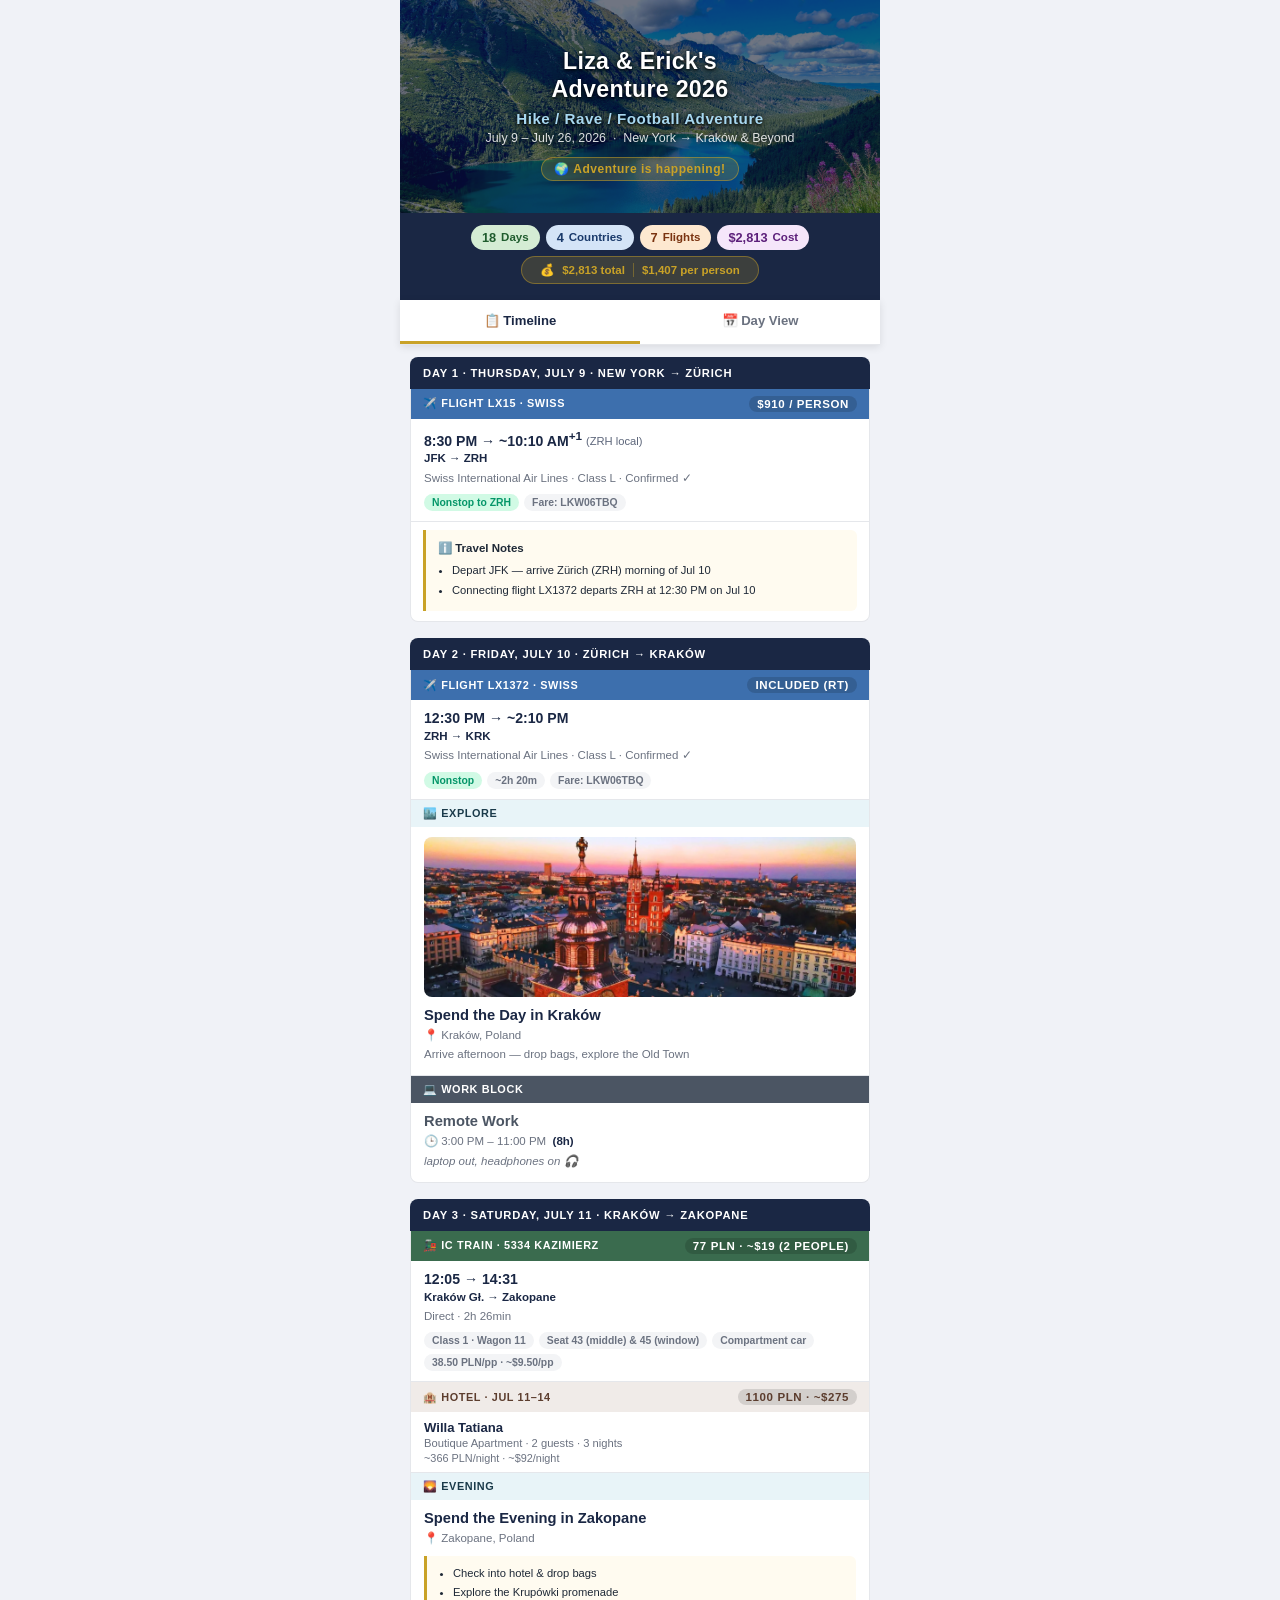
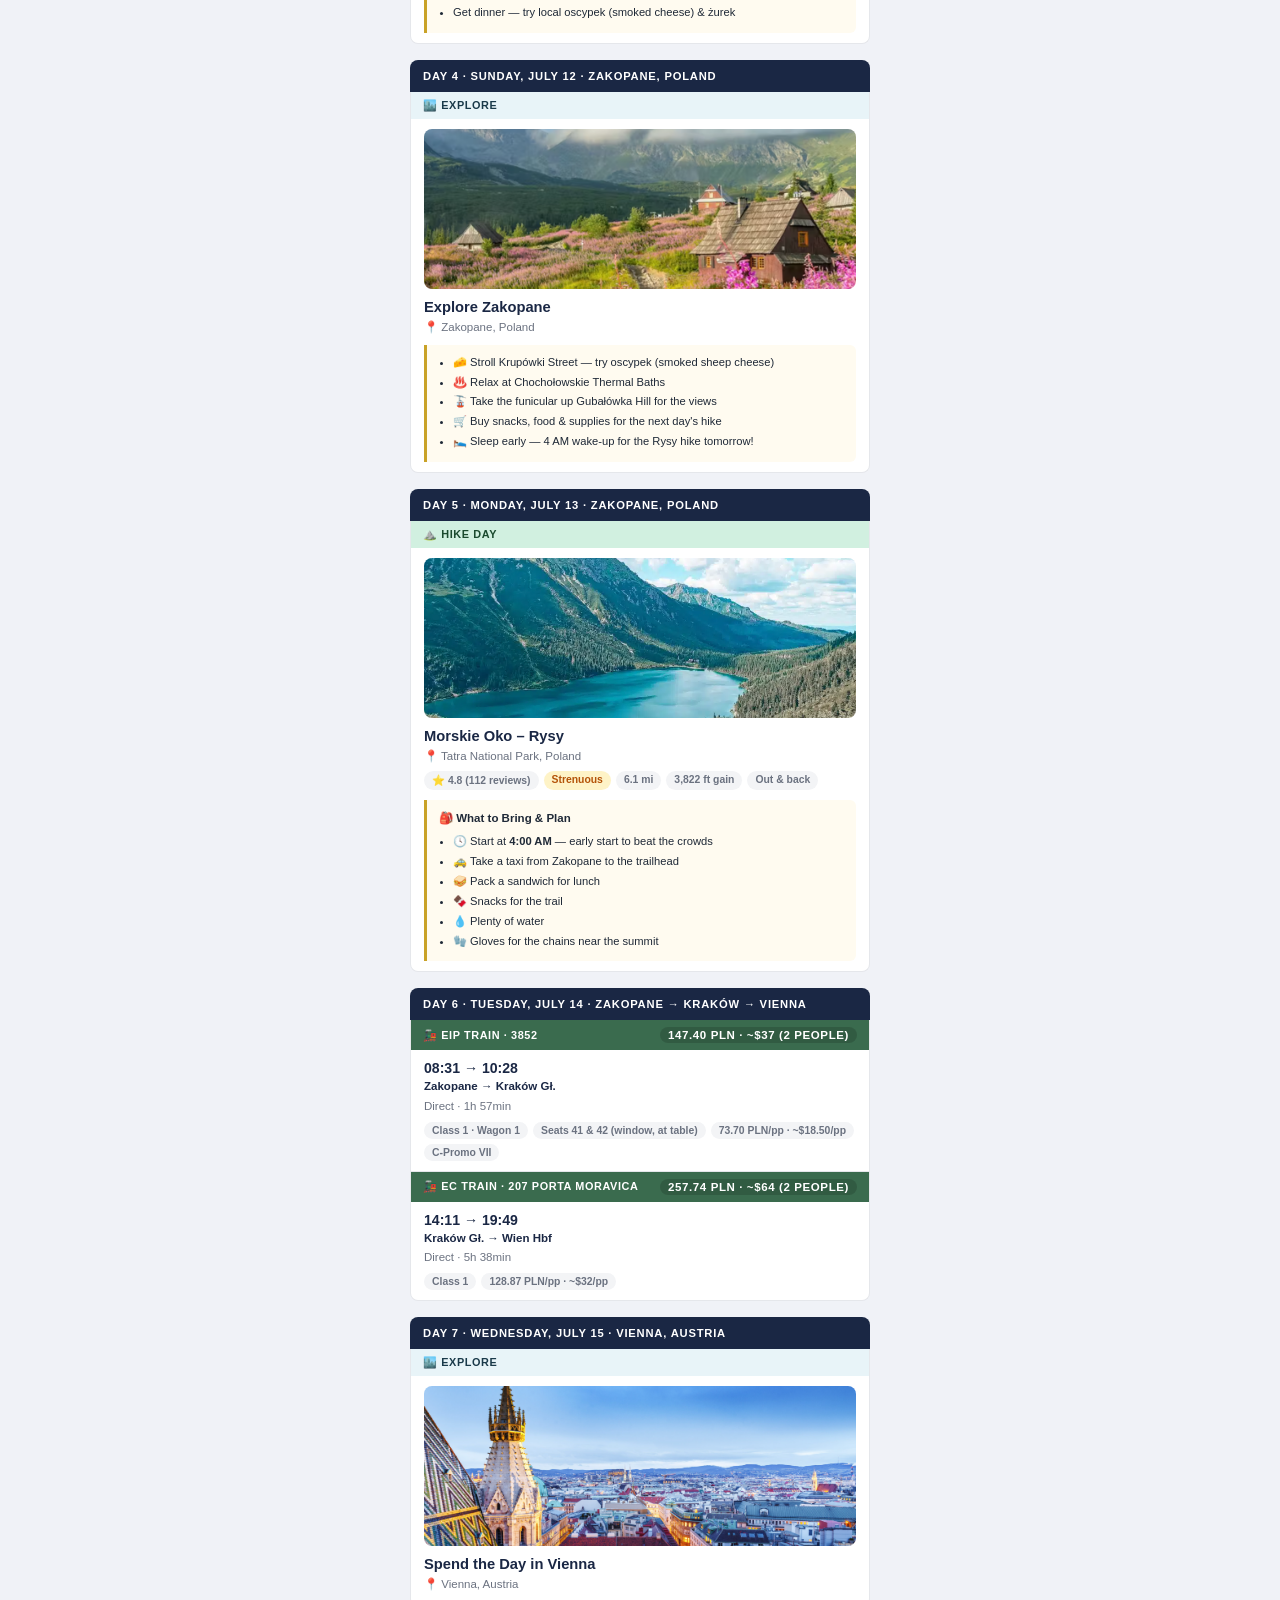
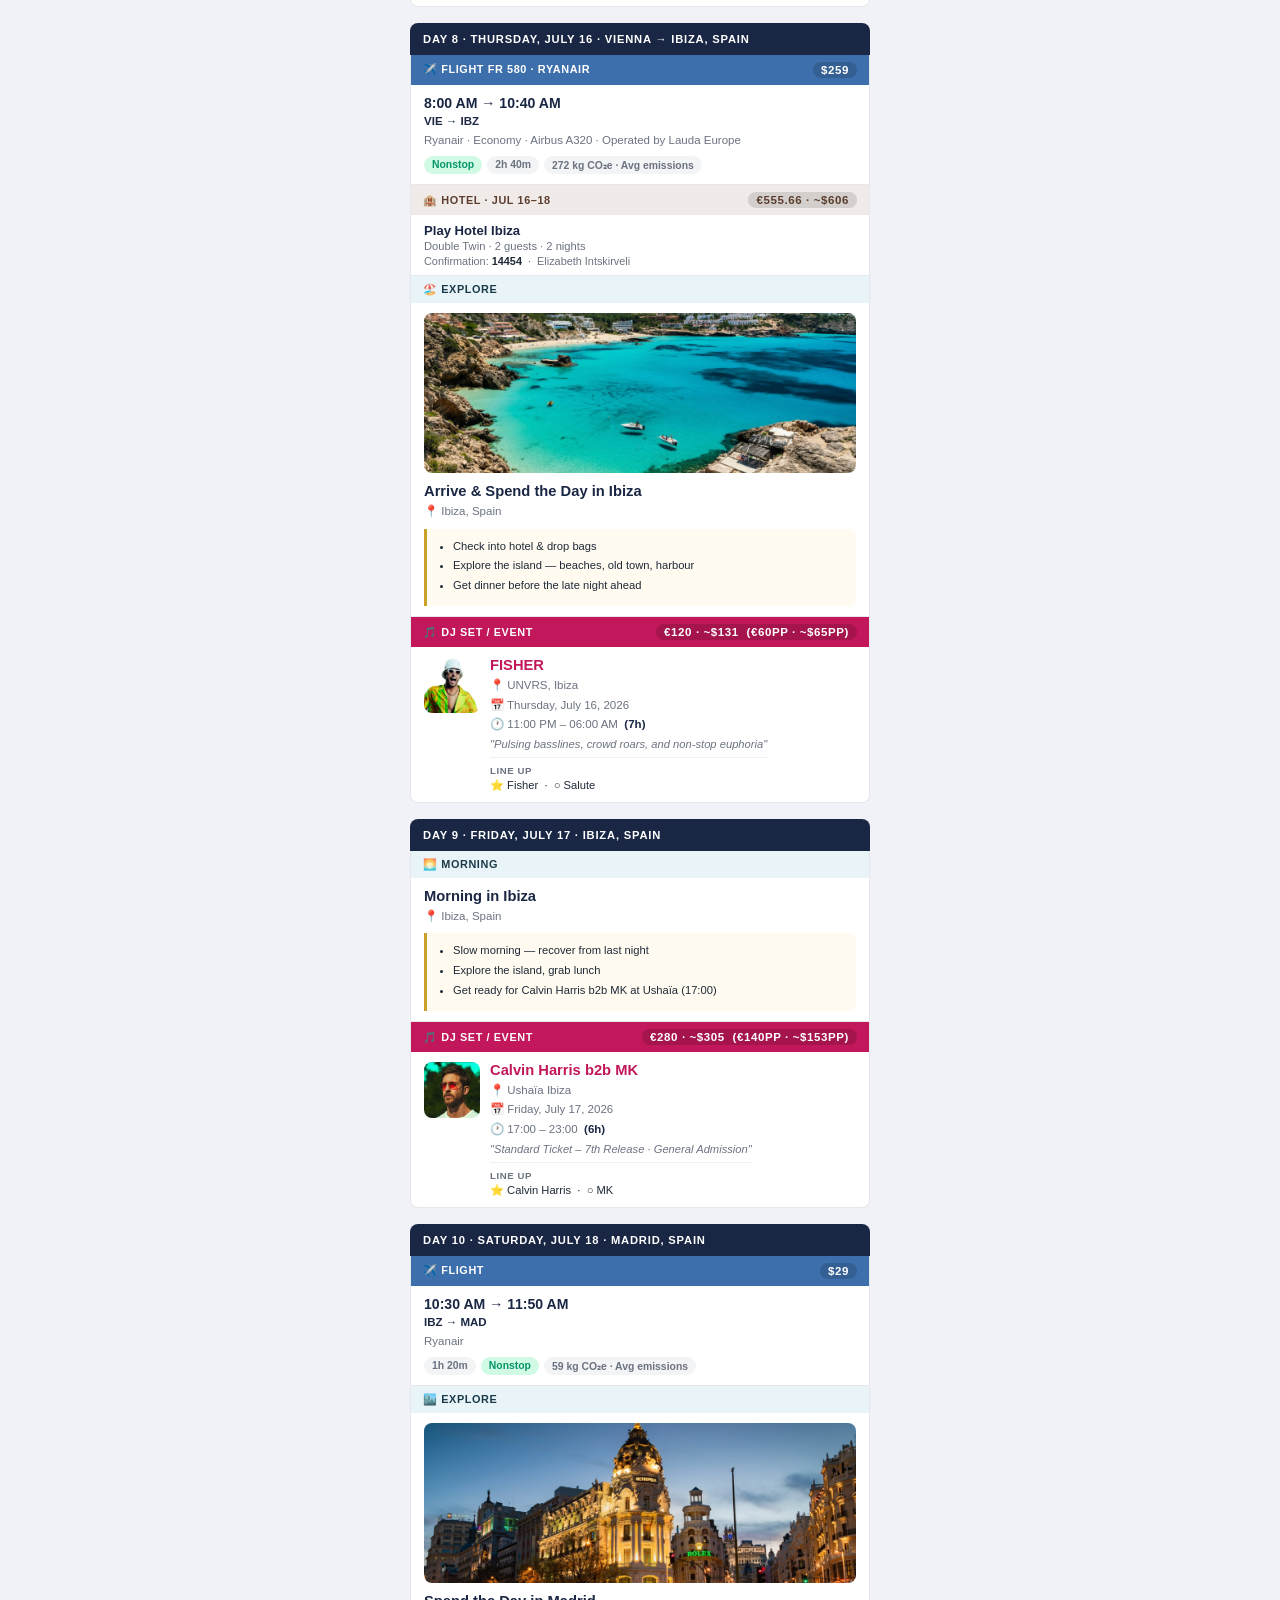
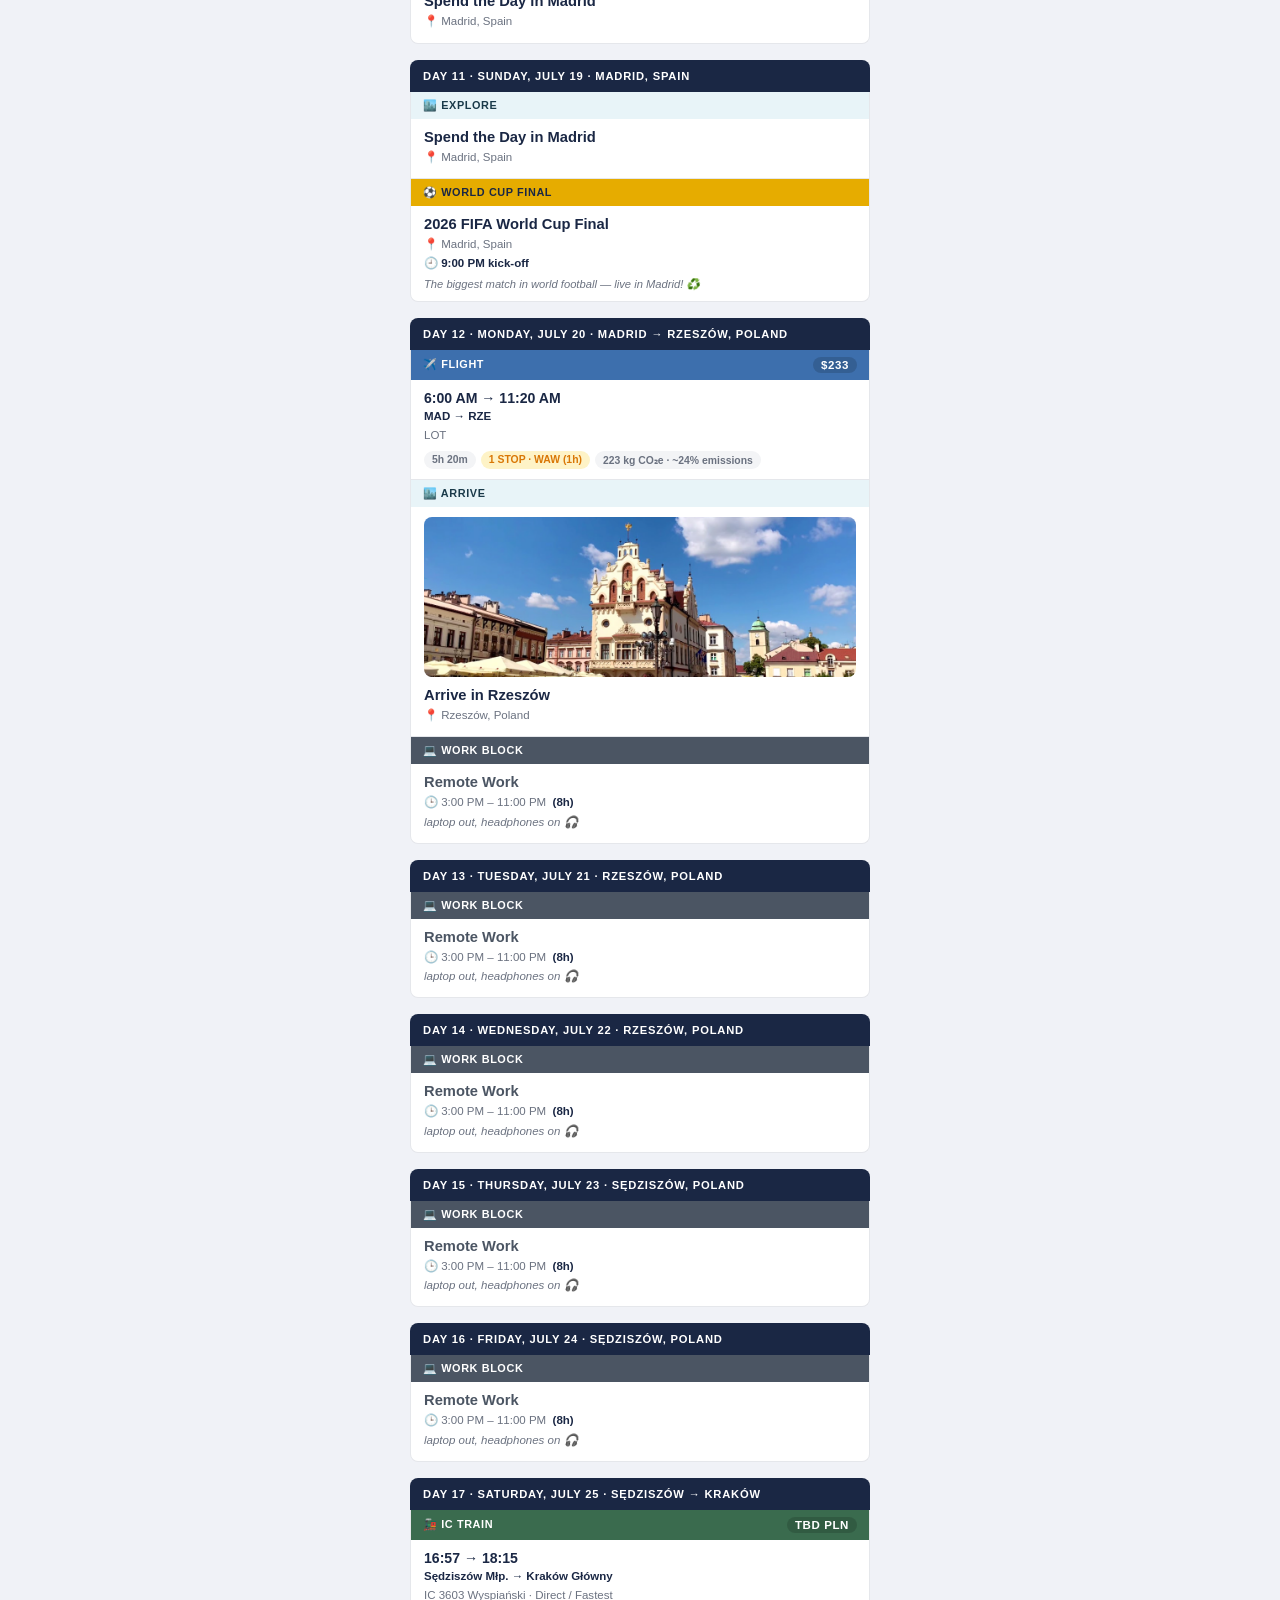
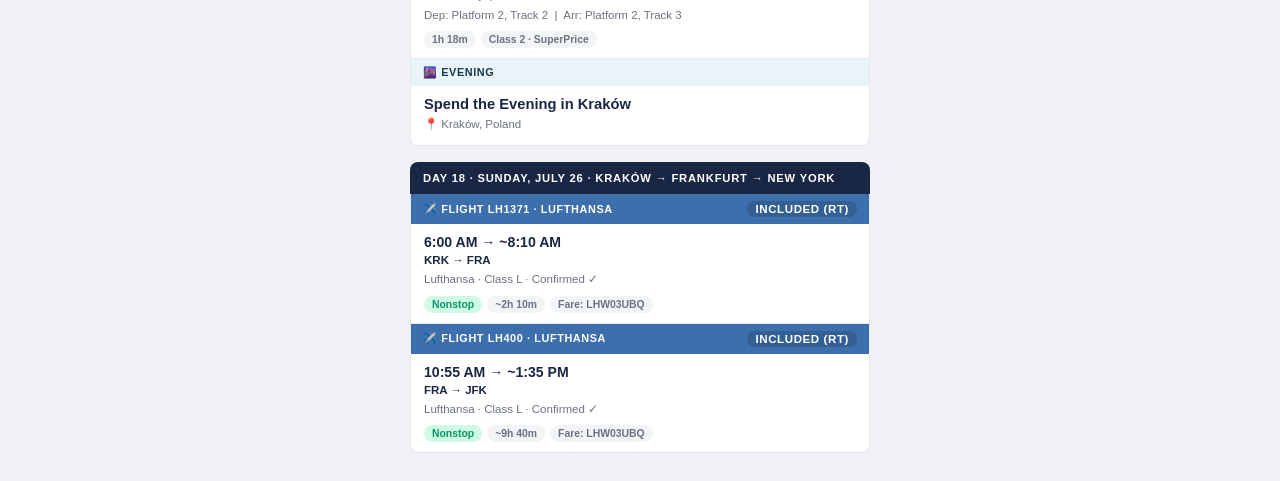
==== Itinerary/itinerary.html @ 33a6a21e "Update itinerary.html" ====
<!DOCTYPE html>
<html lang="en">
<head>
  <meta charset="UTF-8">
  <meta name="viewport" content="width=device-width, initial-scale=1.0, maximum-scale=1.0, user-scalable=no">
  <meta name="apple-mobile-web-app-capable" content="yes">
  <meta name="apple-mobile-web-app-status-bar-style" content="black-translucent">
  <meta name="apple-mobile-web-app-title" content="Adventure 2026">
  <title>Liza &amp; Erick's Adventure 2026</title>
  <style>
    :root {
      --navy: #1a2744;
      --navy-light: #243259;
      --gold: #c9a227;
      --gold-light: #f5e9c0;
      --blue: #3d6fad;
      --blue-light: #dbeafe;
      --green: #3a6b4e;
      --green-light: #d1fae5;
      --pink: #c2185b;
      --pink-light: #fce4f0;
      --yellow: #e6ac00;
      --yellow-light: #fef9e7;
      --gray: #4b5563;
      --gray-light: #f3f4f6;
      --white: #ffffff;
      --text: #1f2937;
      --text-muted: #6b7280;
      --border: #e5e7eb;
    }

    * { box-sizing: border-box; margin: 0; padding: 0; }

    body {
      font-family: -apple-system, BlinkMacSystemFont, 'Segoe UI', Roboto, 'Helvetica Neue', sans-serif;
      background: #f0f2f7;
      color: var(--text);
      max-width: 480px;
      margin: 0 auto;
      min-height: 100vh;
      -webkit-text-size-adjust: 100%;
    }

    /* ── HEADER ── */
    .header {
      background: var(--navy);
      background-image: url('hero.jpg');
      background-size: cover;
      background-position: center 40%;
      color: white;
      text-align: center;
      padding: 48px 16px 32px;
      position: relative;
    }

    .header::before {
      content: '';
      position: absolute;
      inset: 0;
      background: rgba(10, 18, 40, 0.58);
    }

    .header > * { position: relative; z-index: 1; }

    .header-icons { display: none; }

    .header h1 {
      font-size: 1.45rem;
      font-weight: 800;
      letter-spacing: 0.3px;
      line-height: 1.2;
      text-shadow: 0 2px 12px rgba(0,0,0,0.7), 0 1px 3px rgba(0,0,0,0.9);
    }

    .header h2 {
      color: #a8d8f0;
      font-size: 0.95rem;
      font-weight: 700;
      margin: 6px 0 4px;
      letter-spacing: 0.5px;
      text-shadow: 0 2px 8px rgba(0,0,0,0.7), 0 1px 3px rgba(0,0,0,0.9);
    }

    .header-dates {
      font-size: 0.78rem;
      color: rgba(255,255,255,0.85);
      margin-top: 4px;
      text-shadow: 0 1px 6px rgba(0,0,0,0.8);
    }

    .countdown {
      display: inline-block;
      margin-top: 12px;
      background: rgba(201,162,39,0.2);
      border: 1px solid rgba(201,162,39,0.5);
      color: var(--gold);
      font-size: 0.75rem;
      font-weight: 700;
      padding: 4px 12px;
      border-radius: 20px;
      letter-spacing: 0.5px;
    }

    /* ── STATS PILLS ── */
    .stats {
      display: flex;
      flex-wrap: wrap;
      justify-content: center;
      gap: 6px;
      background: var(--navy);
      padding: 12px 10px 16px;
    }

    .stat-item-cost {
      display: flex;
      align-items: center;
      justify-content: center;
      gap: 8px;
      padding: 6px 18px;
      border-radius: 999px;
      background: rgba(201,162,39,0.2);
      border: 1px solid rgba(201,162,39,0.45);
      font-size: 0.72rem;
      font-weight: 700;
      color: var(--gold);
      white-space: nowrap;
    }

    .stat-item-cost .divider {
      width: 1px;
      height: 14px;
      background: rgba(201,162,39,0.4);
    }

    .stat-item {
      display: flex;
      align-items: center;
      gap: 5px;
      padding: 5px 11px;
      border-radius: 999px;
      font-size: 0.72rem;
      font-weight: 700;
      white-space: nowrap;
    }

    .stat-item:nth-child(1) { background: #d4ecd4; color: #1f5c2e; }
    .stat-item:nth-child(2) { background: #d4e4f7; color: #1a3a6b; }
    .stat-item:nth-child(3) { background: #fde8d0; color: #7a3310; }
    .stat-item:nth-child(4) { background: #f5e6fa; color: #5c1f7a; }

    .stat-value { font-weight: 800; font-size: 0.8rem; }
    .stat-label { font-weight: 600; }

    /* ── TABS ── */
    .tabs {
      display: flex;
      background: white;
      border-bottom: 1px solid var(--border);
      position: sticky;
      top: 0;
      z-index: 100;
      box-shadow: 0 2px 8px rgba(0,0,0,0.1);
    }

    .tab-btn {
      flex: 1;
      padding: 13px 8px;
      border: none;
      background: none;
      font-size: 0.82rem;
      font-weight: 600;
      color: var(--text-muted);
      cursor: pointer;
      border-bottom: 3px solid transparent;
      transition: all 0.2s;
      -webkit-tap-highlight-color: transparent;
    }

    .tab-btn.active {
      color: var(--navy);
      border-bottom-color: var(--gold);
    }

    /* ── TAB CONTENT ── */
    .tab-content { display: none; }
    .tab-content.active { display: block; }

    /* ── TIMELINE TAB ── */
    .timeline { padding: 12px 10px; }

    .day-section { margin-bottom: 16px; }

    .day-header {
      background: var(--navy);
      color: white;
      padding: 10px 13px;
      border-radius: 8px 8px 0 0;
      font-size: 0.7rem;
      font-weight: 800;
      letter-spacing: 0.8px;
      text-transform: uppercase;
      display: flex;
      align-items: center;
      gap: 6px;
    }

    .day-header .di { font-size: 1rem; }

    .activities {
      background: white;
      border: 1px solid var(--border);
      border-top: none;
      border-radius: 0 0 8px 8px;
      overflow: hidden;
    }

    .activity-card { border-bottom: 1px solid var(--border); }
    .activity-card:last-child { border-bottom: none; }

    .act-header {
      padding: 7px 12px;
      font-size: 0.68rem;
      font-weight: 800;
      text-transform: uppercase;
      letter-spacing: 0.6px;
      display: flex;
      align-items: center;
      justify-content: space-between;
    }

    .act-header .price-badge {
      font-size: 0.72rem;
      font-weight: 700;
      background: rgba(0,0,0,0.15);
      padding: 2px 8px;
      border-radius: 10px;
    }

    .type-flight .act-header { background: var(--blue); color: white; }
    .type-train  .act-header { background: var(--green); color: white; }
    .type-dj     .act-header { background: var(--pink); color: white; }
    .type-wc     .act-header { background: var(--yellow); color: var(--navy); }
    .type-work   .act-header { background: var(--gray); color: white; }

    .act-body { padding: 10px 13px; }

    .act-title {
      font-size: 0.92rem;
      font-weight: 800;
      margin-bottom: 4px;
    }

    .type-dj .act-title  { color: var(--pink); }
    .type-wc .act-title  { color: var(--navy); }
    .type-work .act-title { color: var(--gray); }

    .act-route {
      font-size: 0.88rem;
      font-weight: 700;
      color: var(--navy);
      margin-bottom: 2px;
    }

    .act-sub {
      font-size: 0.72rem;
      color: var(--text-muted);
      margin-bottom: 2px;
      line-height: 1.5;
    }

    .act-sub b { color: var(--navy); font-weight: 700; }

    .chips {
      display: flex;
      flex-wrap: wrap;
      gap: 5px;
      margin-top: 7px;
    }

    .chip {
      font-size: 0.65rem;
      background: var(--gray-light);
      color: var(--text-muted);
      padding: 3px 8px;
      border-radius: 12px;
      font-weight: 600;
    }

    .chip.stop  { color: #d97706; background: #fef3c7; }
    .chip.nonstop { color: #059669; background: #d1fae5; }

    .note-box {
      background: #fffbf0;
      border-left: 3px solid var(--gold);
      padding: 9px 12px;
      margin: 8px 12px 10px;
      border-radius: 0 6px 6px 0;
      font-size: 0.7rem;
      color: var(--text);
      line-height: 1.6;
    }

    .note-box .note-title {
      font-weight: 700;
      margin-bottom: 5px;
      font-size: 0.72rem;
    }

    .note-box ul { padding-left: 14px; }
    .note-box li { margin-bottom: 2px; }

    .note-box .note-fine {
      color: var(--text-muted);
      font-style: italic;
      margin-top: 5px;
      font-size: 0.67rem;
    }

    .lineup {
      margin-top: 7px;
      padding-top: 7px;
      border-top: 1px solid rgba(0,0,0,0.06);
      font-size: 0.7rem;
    }

    .lineup-label {
      font-size: 0.6rem;
      text-transform: uppercase;
      letter-spacing: 0.6px;
      color: var(--text-muted);
      margin-bottom: 3px;
      font-weight: 700;
    }

    .lineup-names { color: var(--text); }

    .act-quote {
      font-style: italic;
      font-size: 0.7rem;
      color: var(--text-muted);
      margin-top: 5px;
    }

    .placeholder {
      padding: 14px;
      font-style: italic;
      color: var(--text-muted);
      font-size: 0.78rem;
      text-align: center;
    }

    /* ── DAY VIEW TAB ── */
    .dayview { display: flex; flex-direction: column; height: calc(100vh - 160px); }

    .dv-nav {
      display: flex;
      align-items: center;
      justify-content: space-between;
      background: white;
      border-bottom: 1px solid var(--border);
      padding: 10px 12px;
      flex-shrink: 0;
    }

    .dv-nav-btn {
      background: var(--gray-light);
      border: none;
      border-radius: 50%;
      width: 36px;
      height: 36px;
      font-size: 1.1rem;
      cursor: pointer;
      display: flex;
      align-items: center;
      justify-content: center;
      color: var(--navy);
      -webkit-tap-highlight-color: transparent;
      flex-shrink: 0;
    }

    .dv-nav-btn:disabled { opacity: 0.25; cursor: default; }

    .dv-nav-center { text-align: center; flex: 1; padding: 0 8px; }

    .dv-nav-day {
      font-size: 0.65rem;
      font-weight: 700;
      color: var(--gold);
      text-transform: uppercase;
      letter-spacing: 0.6px;
    }

    .dv-nav-date {
      font-size: 0.9rem;
      font-weight: 800;
      color: var(--navy);
      line-height: 1.2;
    }

    .dv-nav-loc {
      font-size: 0.68rem;
      color: var(--text-muted);
      margin-top: 1px;
    }

    .dv-scroll {
      overflow-y: auto;
      flex: 1;
      background: white;
    }

    .dv-grid-wrap {
      display: flex;
      position: relative;
      padding: 0;
    }

    .dv-hours {
      width: 46px;
      flex-shrink: 0;
      border-right: 1px solid var(--border);
    }

    .dv-hour-label {
      height: 56px;
      display: flex;
      align-items: flex-start;
      justify-content: flex-end;
      padding: 3px 8px 0 0;
      font-size: 0.6rem;
      color: #9ca3af;
      font-weight: 600;
      box-sizing: border-box;
    }

    .dv-col {
      flex: 1;
      position: relative;
    }

    .dv-hour-row {
      height: 56px;
      border-bottom: 1px solid #f0f0f0;
      box-sizing: border-box;
    }

    .dv-hour-row:nth-child(odd) { background: #fafafa; }

    .dv-events {
      position: absolute;
      top: 0; left: 0; right: 0; bottom: 0;
      pointer-events: none;
    }

    .dv-event {
      position: absolute;
      left: 5px;
      right: 5px;
      border-radius: 6px;
      padding: 4px 7px;
      overflow: hidden;
      pointer-events: auto;
      box-shadow: 0 1px 4px rgba(0,0,0,0.15);
    }

    .dv-event.flight   { background: var(--blue);     color: white; }
    .dv-event.train    { background: var(--green);    color: white; }
    .dv-event.dj       { background: var(--pink);     color: white; }
    .dv-event.worldcup { background: var(--yellow);   color: var(--navy); }
    .dv-event.work     { background: var(--gray);     color: white; }

    .dv-event-title {
      font-size: 0.72rem;
      font-weight: 800;
      line-height: 1.3;
      white-space: nowrap;
      overflow: hidden;
      text-overflow: ellipsis;
    }

    .dv-event-time {
      font-size: 0.62rem;
      opacity: 0.85;
      margin-top: 2px;
      white-space: nowrap;
    }

    .dv-free {
      display: flex;
      align-items: center;
      justify-content: center;
      height: 200px;
      font-size: 0.85rem;
      color: var(--text-muted);
      font-style: italic;
    }

    .dv-now-line {
      position: absolute;
      left: 0; right: 0;
      height: 2px;
      background: #ef4444;
      z-index: 10;
    }

    .dv-now-dot {
      position: absolute;
      left: -4px;
      top: -4px;
      width: 10px;
      height: 10px;
      background: #ef4444;
      border-radius: 50%;
    }
  </style>
</head>
<body>

<!-- HEADER -->
<div class="header">
  <div class="header-icons">✈️ ⭐ 🎵 ⚽</div>
  <h1>Liza &amp; Erick's<br>Adventure 2026</h1>
  <h2>Hike / Rave / Football Adventure</h2>
  <div class="header-dates">July 9 – July 26, 2026 &nbsp;·&nbsp; New York → Kraków &amp; Beyond</div>
  <div class="countdown" id="countdown">Loading…</div>
</div>

<!-- STATS -->
<div class="stats">
  <div class="stat-item"><span class="stat-value">18</span><span class="stat-label">Days</span></div>
  <div class="stat-item"><span class="stat-value">4</span><span class="stat-label">Countries</span></div>
  <div class="stat-item"><span class="stat-value">7</span><span class="stat-label">Flights</span></div>
  <div class="stat-item"><span class="stat-value">$2,813</span><span class="stat-label">Cost</span></div>
  <div style="width:100%;display:flex;justify-content:center;">
    <div class="stat-item-cost">
      💰 <span>$2,813 total</span><div class="divider"></div><span>$1,407 per person</span>
    </div>
  </div>
</div>

<!-- TABS -->
<div class="tabs">
  <button class="tab-btn active" onclick="switchTab('timeline', this)">📋 Timeline</button>

  <button class="tab-btn" onclick="switchTab('dayview', this)">📅 Day View</button>
</div>

<!-- ═══════════════════════════════════
     TIMELINE TAB
═══════════════════════════════════ -->
<div id="tab-timeline" class="tab-content active">
<div class="timeline">

  <!-- DAY 1 -->
  <div class="day-section">
    <div class="day-header">DAY 1 · THURSDAY, JULY 9 · NEW YORK → ZÜRICH</div>
    <div class="activities">
      <div class="activity-card type-flight">
        <div class="act-header">
          <span>✈️ FLIGHT LX15 · SWISS</span>
          <span class="price-badge">$910 / person</span>
        </div>
        <div class="act-body">
          <div class="act-route">8:30 PM → ~10:10 AM<sup>+1</sup> <span style="font-size:0.7rem;font-weight:500;opacity:0.7">(ZRH local)</span></div>
          <div class="act-sub"><b>JFK → ZRH</b></div>
          <div class="act-sub">Swiss International Air Lines · Class L · Confirmed ✓</div>
          <div class="chips">
            <span class="chip nonstop">Nonstop to ZRH</span>
            <span class="chip">Fare: LKW06TBQ</span>
          </div>
        </div>
      </div>
      <div class="note-box">
        <div class="note-title">ℹ️ Travel Notes</div>
        <ul>
          <li>Depart JFK — arrive Zürich (ZRH) morning of Jul 10</li>
          <li>Connecting flight LX1372 departs ZRH at 12:30 PM on Jul 10</li>
        </ul>
      </div>
    </div>
  </div>

  <!-- DAY 2 -->
  <div class="day-section">
    <div class="day-header">DAY 2 · FRIDAY, JULY 10 · ZÜRICH → KRAKÓW</div>
    <div class="activities">
      <div class="activity-card type-flight">
        <div class="act-header">
          <span>✈️ FLIGHT LX1372 · SWISS</span>
          <span class="price-badge">Included (RT)</span>
        </div>
        <div class="act-body">
          <div class="act-route">12:30 PM → ~2:10 PM</div>
          <div class="act-sub"><b>ZRH → KRK</b></div>
          <div class="act-sub">Swiss International Air Lines · Class L · Confirmed ✓</div>
          <div class="chips">
            <span class="chip nonstop">Nonstop</span>
            <span class="chip">~2h 20m</span>
            <span class="chip">Fare: LKW06TBQ</span>
          </div>
        </div>
      </div>
      <div class="activity-card">
        <div class="act-header" style="background:#e8f4f8;color:#1a3a4a;">
          <span>🏙️ EXPLORE</span>
        </div>
        <div class="act-body">
          <img src="krakow.png" alt="Kraków" style="width:100%;border-radius:8px;object-fit:cover;max-height:160px;margin-bottom:10px;display:block;">
          <div class="act-title" style="color:var(--navy)">Spend the Day in Kraków</div>
          <div class="act-sub">📍 Kraków, Poland</div>
          <div class="act-sub">Arrive afternoon — drop bags, explore the Old Town</div>
        </div>
      </div>
      <div class="activity-card type-work">
        <div class="act-header">
          <span>💻 WORK BLOCK</span>
        </div>
        <div class="act-body">
          <div class="act-title">Remote Work</div>
          <div class="act-sub">🕒 3:00 PM – 11:00 PM &nbsp;<b>(8h)</b></div>
          <div class="act-sub" style="font-style:italic">laptop out, headphones on 🎧</div>
        </div>
      </div>
    </div>
  </div>

  <!-- DAY 3 -->
  <div class="day-section">
    <div class="day-header">DAY 3 · SATURDAY, JULY 11 · KRAKÓW → ZAKOPANE</div>
    <div class="activities">
      <div class="activity-card type-train">
        <div class="act-header">
          <span>🚂 IC TRAIN · 5334 Kazimierz</span>
          <span class="price-badge">77 PLN · ~$19 (2 people)</span>
        </div>
        <div class="act-body">
          <div class="act-route">12:05 → 14:31</div>
          <div class="act-sub"><b>Kraków Gł. → Zakopane</b></div>
          <div class="act-sub">Direct · 2h 26min</div>
          <div class="chips">
            <span class="chip">Class 1 · Wagon 11</span>
            <span class="chip">Seat 43 (middle) &amp; 45 (window)</span>
            <span class="chip">Compartment car</span>
            <span class="chip">38.50 PLN/pp · ~$9.50/pp</span>
          </div>
        </div>
      </div>
      <div class="activity-card">
        <div class="act-header" style="background:#f0ebe8;color:#5c3d2e;">
          <span>🏨 HOTEL · Jul 11–14</span>
          <span class="price-badge" style="background:rgba(0,0,0,0.12);">1100 PLN · ~$275</span>
        </div>
        <div class="act-body" style="padding:8px 13px;">
          <div style="font-size:0.82rem;font-weight:800;color:var(--navy);">Willa Tatiana</div>
          <div style="font-size:0.7rem;color:var(--text-muted);margin-top:2px;">Boutique Apartment · 2 guests · 3 nights</div>
          <div style="font-size:0.68rem;color:var(--text-muted);margin-top:3px;">~366 PLN/night · ~$92/night</div>
        </div>
      </div>
      <div class="activity-card">
        <div class="act-header" style="background:#e8f4f8;color:#1a3a4a;">
          <span>🌄 EVENING</span>
        </div>
        <div class="act-body">
          <div class="act-title" style="color:var(--navy)">Spend the Evening in Zakopane</div>
          <div class="act-sub">📍 Zakopane, Poland</div>
          <div class="note-box" style="margin:8px 0 0;">
            <ul>
              <li>Check into hotel & drop bags</li>
              <li>Explore the Krupówki promenade</li>
              <li>Get dinner — try local oscypek (smoked cheese) & żurek</li>
            </ul>
          </div>
        </div>
      </div>
    </div>
  </div>

  <!-- DAY 4 -->
  <div class="day-section">
    <div class="day-header">DAY 4 · SUNDAY, JULY 12 · ZAKOPANE, POLAND</div>
    <div class="activities">
      <div class="activity-card">
        <div class="act-header" style="background:#e8f4f8;color:#1a3a4a;">
          <span>🏙️ EXPLORE</span>
        </div>
        <div class="act-body">
          <img src="zakopane.png" alt="Zakopane" style="width:100%;border-radius:8px;object-fit:cover;max-height:160px;margin-bottom:10px;display:block;">
          <div class="act-title" style="color:var(--navy)">Explore Zakopane</div>
          <div class="act-sub">📍 Zakopane, Poland</div>
          <div class="note-box" style="margin:8px 0 0;">
            <ul>
              <li>🧀 Stroll Krupówki Street — try oscypek (smoked sheep cheese)</li>
              <li>♨️ Relax at Chochołowskie Thermal Baths</li>
              <li>🚡 Take the funicular up Gubałówka Hill for the views</li>
              <li>🛒 Buy snacks, food &amp; supplies for the next day's hike</li>
              <li>🛌 Sleep early — 4 AM wake-up for the Rysy hike tomorrow!</li>
            </ul>
          </div>
        </div>
      </div>
    </div>
  </div>

  <!-- DAY 5 -->
  <div class="day-section">
    <div class="day-header">DAY 5 · MONDAY, JULY 13 · ZAKOPANE, POLAND</div>
    <div class="activities">
      <div class="activity-card">
        <div class="act-header" style="background:#d1f0e0;color:#1a4a2e;">
          <span>⛰️ HIKE DAY</span>
        </div>
        <div class="act-body">
          <img src="rysy.png" alt="Morskie Oko - Rysy" style="width:100%;border-radius:8px;object-fit:cover;max-height:160px;margin-bottom:10px;display:block;">
          <div class="act-title" style="color:var(--navy)">Morskie Oko – Rysy</div>
          <div class="act-sub">📍 Tatra National Park, Poland</div>
          <div class="chips" style="margin-top:6px;">
            <span class="chip">⭐ 4.8 (112 reviews)</span>
            <span class="chip" style="color:#b45309;background:#fef3c7;">Strenuous</span>
            <span class="chip">6.1 mi</span>
            <span class="chip">3,822 ft gain</span>
            <span class="chip">Out &amp; back</span>
          </div>
          <div class="note-box" style="margin:10px 0 0;">
            <div class="note-title">🎒 What to Bring & Plan</div>
            <ul>
              <li>🕓 Start at <b>4:00 AM</b> — early start to beat the crowds</li>
              <li>🚕 Take a taxi from Zakopane to the trailhead</li>
              <li>🥪 Pack a sandwich for lunch</li>
              <li>🍫 Snacks for the trail</li>
              <li>💧 Plenty of water</li>
              <li>🧤 Gloves for the chains near the summit</li>
            </ul>
          </div>
        </div>
      </div>
    </div>
  </div>

  <!-- DAY 6 -->
  <div class="day-section">
    <div class="day-header">DAY 6 · TUESDAY, JULY 14 · ZAKOPANE → KRAKÓW → VIENNA</div>
    <div class="activities">
      <div class="activity-card type-train">
        <div class="act-header">
          <span>🚂 EIP TRAIN · 3852</span>
          <span class="price-badge">147.40 PLN · ~$37 (2 people)</span>
        </div>
        <div class="act-body">
          <div class="act-route">08:31 → 10:28</div>
          <div class="act-sub"><b>Zakopane → Kraków Gł.</b></div>
          <div class="act-sub">Direct · 1h 57min</div>
          <div class="chips">
            <span class="chip">Class 1 · Wagon 1</span>
            <span class="chip">Seats 41 &amp; 42 (window, at table)</span>
            <span class="chip">73.70 PLN/pp · ~$18.50/pp</span>
            <span class="chip">C-Promo VII</span>
          </div>
        </div>
      </div>

      <div class="activity-card type-train">
        <div class="act-header">
          <span>🚂 EC TRAIN · 207 Porta Moravica</span>
          <span class="price-badge">257.74 PLN · ~$64 (2 people)</span>
        </div>
        <div class="act-body">
          <div class="act-route">14:11 → 19:49</div>
          <div class="act-sub"><b>Kraków Gł. → Wien Hbf</b></div>
          <div class="act-sub">Direct · 5h 38min</div>
          <div class="chips">
            <span class="chip">Class 1</span>
            <span class="chip">128.87 PLN/pp · ~$32/pp</span>
          </div>
        </div>
      </div>

    </div>
  </div>

  <!-- DAY 7 -->
  <div class="day-section">
    <div class="day-header">DAY 7 · WEDNESDAY, JULY 15 · VIENNA, AUSTRIA</div>
    <div class="activities">
      <div class="activity-card">
        <div class="act-header" style="background:#e8f4f8;color:#1a3a4a;">
          <span>🏙️ EXPLORE</span>
        </div>
        <div class="act-body">
          <img src="vienna.png" alt="Vienna" style="width:100%;border-radius:8px;object-fit:cover;max-height:160px;margin-bottom:10px;display:block;">
          <div class="act-title" style="color:var(--navy)">Spend the Day in Vienna</div>
          <div class="act-sub">📍 Vienna, Austria</div>
        </div>
      </div>
    </div>
  </div>

  <!-- DAY 8 -->
  <div class="day-section">
    <div class="day-header">DAY 8 · THURSDAY, JULY 16 · VIENNA → IBIZA, SPAIN</div>
    <div class="activities">
      <div class="activity-card type-flight">
        <div class="act-header">
          <span>✈️ FLIGHT FR 580 · RYANAIR</span>
          <span class="price-badge">$259</span>
        </div>
        <div class="act-body">
          <div class="act-route">8:00 AM → 10:40 AM</div>
          <div class="act-sub"><b>VIE → IBZ</b></div>
          <div class="act-sub">Ryanair · Economy · Airbus A320 · Operated by Lauda Europe</div>
          <div class="chips">
            <span class="chip nonstop">Nonstop</span>
            <span class="chip">2h 40m</span>
            <span class="chip">272 kg CO₂e · Avg emissions</span>
          </div>
        </div>
      </div>
      <div class="activity-card">
        <div class="act-header" style="background:#f0ebe8;color:#5c3d2e;">
          <span>🏨 HOTEL · Jul 16–18</span>
          <span class="price-badge" style="background:rgba(0,0,0,0.12);">€555.66 · ~$606</span>
        </div>
        <div class="act-body" style="padding:8px 13px;">
          <div style="font-size:0.82rem;font-weight:800;color:var(--navy);">Play Hotel Ibiza</div>
          <div style="font-size:0.7rem;color:var(--text-muted);margin-top:2px;">Double Twin · 2 guests · 2 nights</div>
          <div style="font-size:0.68rem;color:var(--text-muted);margin-top:3px;">Confirmation: <b style="color:var(--text);">14454</b> &nbsp;·&nbsp; Elizabeth Intskirveli</div>
        </div>
      </div>
      <div class="activity-card">
        <div class="act-header" style="background:#e8f4f8;color:#1a3a4a;">
          <span>🏖️ EXPLORE</span>
        </div>
        <div class="act-body">
          <img src="ibiza.png" alt="Ibiza" style="width:100%;border-radius:8px;object-fit:cover;max-height:160px;margin-bottom:10px;display:block;">
          <div class="act-title" style="color:var(--navy)">Arrive &amp; Spend the Day in Ibiza</div>
          <div class="act-sub">📍 Ibiza, Spain</div>
          <div class="note-box" style="margin:8px 0 0;">
            <ul>
              <li>Check into hotel &amp; drop bags</li>
              <li>Explore the island — beaches, old town, harbour</li>
              <li>Get dinner before the late night ahead</li>
            </ul>
          </div>
        </div>
      </div>
      <div class="activity-card type-dj">
        <div class="act-header">
          <span>🎵 DJ SET / EVENT</span>
          <span class="price-badge">€120 · ~$131 &nbsp;(€60pp · ~$65pp)</span>
        </div>
        <div class="act-body" style="display:flex;gap:10px;align-items:flex-start;">
          <img src="fisher.avif" alt="Fisher" style="width:56px;height:56px;border-radius:8px;object-fit:cover;flex-shrink:0;">
          <div>
          <div class="act-title">FISHER</div>
          <div class="act-sub">📍 UNVRS, Ibiza</div>
          <div class="act-sub">📅 Thursday, July 16, 2026</div>
          <div class="act-sub">🕐 11:00 PM – 06:00 AM &nbsp;<b>(7h)</b></div>
          <div class="act-quote">"Pulsing basslines, crowd roars, and non-stop euphoria"</div>
          <div class="lineup">
            <div class="lineup-label">Line Up</div>
            <div class="lineup-names">⭐ Fisher &nbsp;·&nbsp; ○ Salute</div>
          </div>
          </div>
        </div>
      </div>
    </div>
  </div>

  <!-- DAY 9 -->
  <div class="day-section">
    <div class="day-header">DAY 9 · FRIDAY, JULY 17 · IBIZA, SPAIN</div>
    <div class="activities">
      <div class="activity-card">
        <div class="act-header" style="background:#e8f4f8;color:#1a3a4a;">
          <span>🌅 MORNING</span>
        </div>
        <div class="act-body">
          <div class="act-title" style="color:var(--navy)">Morning in Ibiza</div>
          <div class="act-sub">📍 Ibiza, Spain</div>
          <div class="note-box" style="margin:8px 0 0;">
            <ul>
              <li>Slow morning — recover from last night</li>
              <li>Explore the island, grab lunch</li>
              <li>Get ready for Calvin Harris b2b MK at Ushaïa (17:00)</li>
            </ul>
          </div>
        </div>
      </div>
      <div class="activity-card type-dj">
        <div class="act-header">
          <span>🎵 DJ SET / EVENT</span>
          <span class="price-badge">€280 · ~$305 &nbsp;(€140pp · ~$153pp)</span>
        </div>
        <div class="act-body" style="display:flex;gap:10px;align-items:flex-start;">
          <img src="calvinharris.png" alt="Calvin Harris" style="width:56px;height:56px;border-radius:8px;object-fit:cover;flex-shrink:0;">
          <div>
          <div class="act-title">Calvin Harris b2b MK</div>
          <div class="act-sub">📍 Ushaïa Ibiza</div>
          <div class="act-sub">📅 Friday, July 17, 2026</div>
          <div class="act-sub">🕐 17:00 – 23:00 &nbsp;<b>(6h)</b></div>
          <div class="act-quote">"Standard Ticket – 7th Release · General Admission"</div>
          <div class="lineup">
            <div class="lineup-label">Line Up</div>
            <div class="lineup-names">⭐ Calvin Harris &nbsp;·&nbsp; ○ MK</div>
          </div>
          </div>
        </div>
      </div>
    </div>
  </div>

  <!-- DAY 10 -->
  <div class="day-section">
    <div class="day-header">DAY 10 · SATURDAY, JULY 18 · MADRID, SPAIN</div>
    <div class="activities">
      <div class="activity-card type-flight">
        <div class="act-header">
          <span>✈️ FLIGHT</span>
          <span class="price-badge">$29</span>
        </div>
        <div class="act-body">
          <div class="act-route">10:30 AM → 11:50 AM</div>
          <div class="act-sub"><b>IBZ → MAD</b></div>
          <div class="act-sub">Ryanair</div>
          <div class="chips">
            <span class="chip">1h 20m</span>
            <span class="chip nonstop">Nonstop</span>
            <span class="chip">59 kg CO₂e · Avg emissions</span>
          </div>
        </div>
      </div>
      <div class="activity-card">
        <div class="act-header" style="background:#e8f4f8;color:#1a3a4a;">
          <span>🏙️ EXPLORE</span>
        </div>
        <div class="act-body">
          <img src="madrid.png" alt="Madrid" style="width:100%;border-radius:8px;object-fit:cover;max-height:160px;margin-bottom:10px;display:block;">
          <div class="act-title" style="color:var(--navy)">Spend the Day in Madrid</div>
          <div class="act-sub">📍 Madrid, Spain</div>
        </div>
      </div>
    </div>
  </div>

  <!-- DAY 11 -->
  <div class="day-section">
    <div class="day-header">DAY 11 · SUNDAY, JULY 19 · MADRID, SPAIN</div>
    <div class="activities">
      <div class="activity-card">
        <div class="act-header" style="background:#e8f4f8;color:#1a3a4a;">
          <span>🏙️ EXPLORE</span>
        </div>
        <div class="act-body">
          <div class="act-title" style="color:var(--navy)">Spend the Day in Madrid</div>
          <div class="act-sub">📍 Madrid, Spain</div>
        </div>
      </div>
      <div class="activity-card type-wc">
        <div class="act-header">
          <span>⚽ WORLD CUP FINAL</span>
        </div>
        <div class="act-body">
          <div class="act-title">2026 FIFA World Cup Final</div>
          <div class="act-sub">📍 Madrid, Spain</div>
          <div class="act-sub">🕘 <b>9:00 PM kick-off</b></div>
          <div class="act-quote">The biggest match in world football — live in Madrid! ♻️</div>
        </div>
      </div>
    </div>
  </div>

  <!-- DAY 12 -->
  <div class="day-section">
    <div class="day-header">DAY 12 · MONDAY, JULY 20 · MADRID → RZESZÓW, POLAND</div>
    <div class="activities">
      <div class="activity-card type-flight">
        <div class="act-header">
          <span>✈️ FLIGHT</span>
          <span class="price-badge">$233</span>
        </div>
        <div class="act-body">
          <div class="act-route">6:00 AM → 11:20 AM</div>
          <div class="act-sub"><b>MAD → RZE</b></div>
          <div class="act-sub">LOT</div>
          <div class="chips">
            <span class="chip">5h 20m</span>
            <span class="chip stop">1 STOP · WAW (1h)</span>
            <span class="chip">223 kg CO₂e · ~24% emissions</span>
          </div>
        </div>
      </div>
      <div class="activity-card">
        <div class="act-header" style="background:#e8f4f8;color:#1a3a4a;">
          <span>🏙️ ARRIVE</span>
        </div>
        <div class="act-body">
          <img src="rzeszow.png" alt="Rzeszów" style="width:100%;border-radius:8px;object-fit:cover;max-height:160px;margin-bottom:10px;display:block;">
          <div class="act-title" style="color:var(--navy)">Arrive in Rzeszów</div>
          <div class="act-sub">📍 Rzeszów, Poland</div>
        </div>
      </div>
      <div class="activity-card type-work">
        <div class="act-header">
          <span>💻 WORK BLOCK</span>
        </div>
        <div class="act-body">
          <div class="act-title">Remote Work</div>
          <div class="act-sub">🕒 3:00 PM – 11:00 PM &nbsp;<b>(8h)</b></div>
          <div class="act-sub" style="font-style:italic">laptop out, headphones on 🎧</div>
        </div>
      </div>
    </div>
  </div>

  <!-- DAY 13 -->
  <div class="day-section">
    <div class="day-header">DAY 13 · TUESDAY, JULY 21 · RZESZÓW, POLAND</div>
    <div class="activities">
      <div class="activity-card type-work">
        <div class="act-header"><span>💻 WORK BLOCK</span></div>
        <div class="act-body">
          <div class="act-title">Remote Work</div>
          <div class="act-sub">🕒 3:00 PM – 11:00 PM &nbsp;<b>(8h)</b></div>
          <div class="act-sub" style="font-style:italic">laptop out, headphones on 🎧</div>
        </div>
      </div>
    </div>
  </div>

  <!-- DAY 14 -->
  <div class="day-section">
    <div class="day-header">DAY 14 · WEDNESDAY, JULY 22 · RZESZÓW, POLAND</div>
    <div class="activities">
      <div class="activity-card type-work">
        <div class="act-header"><span>💻 WORK BLOCK</span></div>
        <div class="act-body">
          <div class="act-title">Remote Work</div>
          <div class="act-sub">🕒 3:00 PM – 11:00 PM &nbsp;<b>(8h)</b></div>
          <div class="act-sub" style="font-style:italic">laptop out, headphones on 🎧</div>
        </div>
      </div>
    </div>
  </div>

  <!-- DAY 15 -->
  <div class="day-section">
    <div class="day-header">DAY 15 · THURSDAY, JULY 23 · SĘDZISZÓW, POLAND</div>
    <div class="activities">
      <div class="activity-card type-work">
        <div class="act-header"><span>💻 WORK BLOCK</span></div>
        <div class="act-body">
          <div class="act-title">Remote Work</div>
          <div class="act-sub">🕒 3:00 PM – 11:00 PM &nbsp;<b>(8h)</b></div>
          <div class="act-sub" style="font-style:italic">laptop out, headphones on 🎧</div>
        </div>
      </div>
    </div>
  </div>

  <!-- DAY 16 -->
  <div class="day-section">
    <div class="day-header">DAY 16 · FRIDAY, JULY 24 · SĘDZISZÓW, POLAND</div>
    <div class="activities">
      <div class="activity-card type-work">
        <div class="act-header"><span>💻 WORK BLOCK</span></div>
        <div class="act-body">
          <div class="act-title">Remote Work</div>
          <div class="act-sub">🕒 3:00 PM – 11:00 PM &nbsp;<b>(8h)</b></div>
          <div class="act-sub" style="font-style:italic">laptop out, headphones on 🎧</div>
        </div>
      </div>
    </div>
  </div>

  <!-- DAY 17 -->
  <div class="day-section">
    <div class="day-header">DAY 17 · SATURDAY, JULY 25 · SĘDZISZÓW → KRAKÓW</div>
    <div class="activities">
      <div class="activity-card type-train">
        <div class="act-header">
          <span>🚂 IC TRAIN</span>
          <span class="price-badge">TBD PLN</span>
        </div>
        <div class="act-body">
          <div class="act-route">16:57 → 18:15</div>
          <div class="act-sub"><b>Sędziszów Młp. → Kraków Główny</b></div>
          <div class="act-sub">IC 3603 Wyspiański · Direct / Fastest</div>
          <div class="act-sub">Dep: Platform 2, Track 2 &nbsp;|&nbsp; Arr: Platform 2, Track 3</div>
          <div class="chips">
            <span class="chip">1h 18m</span>
            <span class="chip">Class 2 · SuperPrice</span>
          </div>
        </div>
      </div>
      <div class="activity-card">
        <div class="act-header" style="background:#e8f4f8;color:#1a3a4a;">
          <span>🌆 EVENING</span>
        </div>
        <div class="act-body">
          <div class="act-title" style="color:var(--navy)">Spend the Evening in Kraków</div>
          <div class="act-sub">📍 Kraków, Poland</div>
        </div>
      </div>
    </div>
  </div>

  <!-- DAY 18 -->
  <div class="day-section">
    <div class="day-header">DAY 18 · SUNDAY, JULY 26 · KRAKÓW → FRANKFURT → NEW YORK</div>
    <div class="activities">
      <div class="activity-card type-flight">
        <div class="act-header">
          <span>✈️ FLIGHT LH1371 · LUFTHANSA</span>
          <span class="price-badge">Included (RT)</span>
        </div>
        <div class="act-body">
          <div class="act-route">6:00 AM → ~8:10 AM</div>
          <div class="act-sub"><b>KRK → FRA</b></div>
          <div class="act-sub">Lufthansa · Class L · Confirmed ✓</div>
          <div class="chips">
            <span class="chip nonstop">Nonstop</span>
            <span class="chip">~2h 10m</span>
            <span class="chip">Fare: LHW03UBQ</span>
          </div>
        </div>
      </div>
      <div class="activity-card type-flight">
        <div class="act-header">
          <span>✈️ FLIGHT LH400 · LUFTHANSA</span>
          <span class="price-badge">Included (RT)</span>
        </div>
        <div class="act-body">
          <div class="act-route">10:55 AM → ~1:35 PM</div>
          <div class="act-sub"><b>FRA → JFK</b></div>
          <div class="act-sub">Lufthansa · Class L · Confirmed ✓</div>
          <div class="chips">
            <span class="chip nonstop">Nonstop</span>
            <span class="chip">~9h 40m</span>
            <span class="chip">Fare: LHW03UBQ</span>
          </div>
        </div>
      </div>
    </div>
  </div>

</div><!-- /timeline -->
</div><!-- /tab-timeline -->



<!-- ═══════════════════════════════════
     DAY VIEW TAB
═══════════════════════════════════ -->
<div id="tab-dayview" class="tab-content">
  <div class="dayview">
    <div class="dv-nav">
      <button class="dv-nav-btn" id="dv-prev" onclick="dvNav(-1)">‹</button>
      <div class="dv-nav-center">
        <div class="dv-nav-day" id="dv-day-num"></div>
        <div class="dv-nav-date" id="dv-date"></div>
        <div class="dv-nav-loc" id="dv-loc"></div>
      </div>
      <button class="dv-nav-btn" id="dv-next" onclick="dvNav(1)">›</button>
    </div>
    <div class="dv-scroll" id="dv-scroll">
      <div class="dv-grid-wrap" id="dv-grid"></div>
    </div>
  </div>
</div>

<script>
// ── Tab switching ──────────────────────────────────────────
function switchTab(id, btn) {
  document.querySelectorAll('.tab-btn').forEach(b => b.classList.remove('active'));
  document.querySelectorAll('.tab-content').forEach(c => c.classList.remove('active'));
  document.getElementById('tab-' + id).classList.add('active');
  btn.classList.add('active');
}

// ── Countdown ─────────────────────────────────────────────
(function() {
  const depart = new Date('2026-07-09T00:00:00');
  const now = new Date();
  const diff = Math.ceil((depart - now) / 86400000);
  const el = document.getElementById('countdown');
  if (diff > 0) el.textContent = '🚀 ' + diff + ' days to departure!';
  else if (diff === 0) el.textContent = '🛫 Today is the day!';
  else el.textContent = '🌍 Adventure is happening!';
})();

// ── Calendar data ──────────────────────────────────────────
// Activities: { type, label, start (0-24 decimal), end (0-24 decimal) }
const calData = [
  { day:1,  date:'Thu, Jul 9',  loc:'New York → Zürich',
    acts:[{ type:'flight', label:'LX15: JFK → ZRH', start:20.5, end:24 }] },

  { day:2,  date:'Fri, Jul 10', loc:'Zürich → Kraków → Zakopane',
    acts:[
      { type:'flight', label:'LX15: JFK → ZRH (cont.)', start:0, end:8 },
      { type:'flight', label:'LX1372: ZRH → KRK', start:12.5, end:14.17 },
      { type:'work',   label:'Remote Work', start:15, end:23 }
    ]},

  { day:3,  date:'Sat, Jul 11', loc:'Kraków → Zakopane',
    acts:[{ type:'train', label:'IC 5334 Kazimierz: KRK → Zakopane', start:12.08, end:14.52 }] },
  { day:4,  date:'Sun, Jul 12', loc:'Zakopane, Poland', acts:[] },
  { day:5,  date:'Mon, Jul 13', loc:'Zakopane — Rysy Hike',
    acts:[{ type:'train', label:'Rysy Hike (Morskie Oko)', start:4, end:16 }] },
  { day:6,  date:'Tue, Jul 14', loc:'Zakopane → Kraków → Vienna',
    acts:[
      { type:'train', label:'EIP 3852: Zakopane → Kraków Gł.', start:8.52, end:10.47 },
      { type:'train', label:'EC 207 Porta Moravica: Kraków → Wien Hbf', start:14.18, end:19.82 }
    ]},
  { day:7,  date:'Wed, Jul 15', loc:'Vienna, Austria', acts:[] },

  { day:8,  date:'Thu, Jul 16', loc:'Vienna → Ibiza',
    acts:[
      { type:'flight', label:'FR580: VIE → IBZ', start:8, end:10.67 },
      { type:'dj', label:'FISHER @ UNVRS (→ 6AM)', start:23, end:24 }
    ]},

  { day:9,  date:'Fri, Jul 17', loc:'Ibiza, Spain',
    acts:[
      { type:'dj', label:'FISHER (cont. → 6AM)', start:0,  end:6 },
      { type:'dj', label:'Calvin Harris b2b MK', start:17, end:23 }
    ]},

  { day:10, date:'Sat, Jul 18', loc:'Madrid, Spain',
    acts:[{ type:'flight', label:'IBZ → MAD', start:10.5, end:11.83 }] },

  { day:11, date:'Sun, Jul 19', loc:'Madrid, Spain',
    acts:[{ type:'worldcup', label:'⚽ World Cup Final', start:21, end:23.5 }] },

  { day:12, date:'Mon, Jul 20', loc:'Madrid → Rzeszów',
    acts:[
      { type:'flight', label:'MAD → RZE', start:6,  end:11.33 },
      { type:'work',   label:'Remote Work', start:15, end:23 }
    ]},

  { day:13, date:'Tue, Jul 21', loc:'Rzeszów, Poland',
    acts:[{ type:'work', label:'Remote Work', start:15, end:23 }] },

  { day:14, date:'Wed, Jul 22', loc:'Rzeszów, Poland',
    acts:[{ type:'work', label:'Remote Work', start:15, end:23 }] },

  { day:15, date:'Thu, Jul 23', loc:'Sędziszów, Poland',
    acts:[{ type:'work', label:'Remote Work', start:15, end:23 }] },

  { day:16, date:'Fri, Jul 24', loc:'Sędziszów, Poland',
    acts:[{ type:'work', label:'Remote Work', start:15, end:23 }] },

  { day:17, date:'Sat, Jul 25', loc:'Sędziszów → Kraków',
    acts:[{ type:'train', label:'Sędziszów → KRK', start:16.95, end:18.25 }] },

  { day:18, date:'Sun, Jul 26', loc:'Kraków → Frankfurt → New York',
    acts:[
      { type:'flight', label:'LH1371: KRK → FRA', start:6, end:8.17 },
      { type:'flight', label:'LH400: FRA → JFK', start:10.92, end:20.58 }
    ]}
];


// ── Day View ───────────────────────────────────────────────
const HOUR_H = 56;
let dvIndex = 0;

function fmtTime(h) {
  const hrs = Math.floor(h);
  const mins = Math.round((h - hrs) * 60);
  const ampm = hrs < 12 ? 'AM' : 'PM';
  const h12 = hrs === 0 ? 12 : hrs > 12 ? hrs - 12 : hrs;
  return `${h12}:${mins.toString().padStart(2,'0')} ${ampm}`;
}

function renderDayView(idx) {
  dvIndex = idx;
  const d = calData[idx];

  document.getElementById('dv-day-num').textContent = `Day ${d.day} of 18`;
  document.getElementById('dv-date').textContent = d.date;
  document.getElementById('dv-loc').textContent = d.loc;
  document.getElementById('dv-prev').disabled = idx === 0;
  document.getElementById('dv-next').disabled = idx === calData.length - 1;

  const grid = document.getElementById('dv-grid');
  grid.innerHTML = '';

  // Hour labels column
  const hoursCol = document.createElement('div');
  hoursCol.className = 'dv-hours';
  for (let h = 0; h < 24; h++) {
    const lbl = document.createElement('div');
    lbl.className = 'dv-hour-label';
    lbl.textContent = h === 0 ? '12 AM' : h < 12 ? `${h} AM` : h === 12 ? '12 PM' : `${h-12} PM`;
    hoursCol.appendChild(lbl);
  }
  grid.appendChild(hoursCol);

  // Timeline column
  const col = document.createElement('div');
  col.className = 'dv-col';

  // Hour row lines
  for (let h = 0; h < 24; h++) {
    const row = document.createElement('div');
    row.className = 'dv-hour-row';
    col.appendChild(row);
  }

  // Events layer
  const eventsLayer = document.createElement('div');
  eventsLayer.className = 'dv-events';

  if (d.acts.length === 0) {
    const free = document.createElement('div');
    free.className = 'dv-free';
    free.textContent = 'Free day / TBD';
    col.appendChild(free);
  } else {
    d.acts.forEach(a => {
      const el = document.createElement('div');
      el.className = `dv-event ${a.type}`;
      const top = a.start * HOUR_H;
      const height = Math.max((a.end - a.start) * HOUR_H, 24);
      el.style.top = `${top}px`;
      el.style.height = `${height}px`;
      el.innerHTML = `<div class="dv-event-title">${a.label}</div>
        <div class="dv-event-time">${fmtTime(a.start)} – ${fmtTime(a.end)}</div>`;
      eventsLayer.appendChild(el);
    });
  }

  // Today's current time line (only if this is today's trip day)
  const tripStart = new Date('2026-07-09');
  const today = new Date();
  today.setHours(0,0,0,0);
  const dayOffset = Math.round((today - tripStart) / 86400000);
  if (dayOffset === idx) {
    const now = new Date();
    const nowH = now.getHours() + now.getMinutes() / 60;
    const line = document.createElement('div');
    line.className = 'dv-now-line';
    line.style.top = `${nowH * HOUR_H}px`;
    line.innerHTML = '<div class="dv-now-dot"></div>';
    eventsLayer.appendChild(line);
  }

  col.appendChild(eventsLayer);
  grid.appendChild(col);

  // Scroll to first event or 7AM
  const scroll = document.getElementById('dv-scroll');
  const scrollTo = d.acts.length > 0
    ? Math.max(0, d.acts[0].start * HOUR_H - 60)
    : 7 * HOUR_H;
  setTimeout(() => scroll.scrollTop = scrollTo, 50);
}

function dvNav(dir) {
  const next = dvIndex + dir;
  if (next >= 0 && next < calData.length) renderDayView(next);
}

// Init day view when tab is first opened
const origSwitchTab = switchTab;
window.switchTab = function(id, btn) {
  origSwitchTab(id, btn);
  if (id === 'dayview') renderDayView(dvIndex);
};
</script>

</body>
</html>
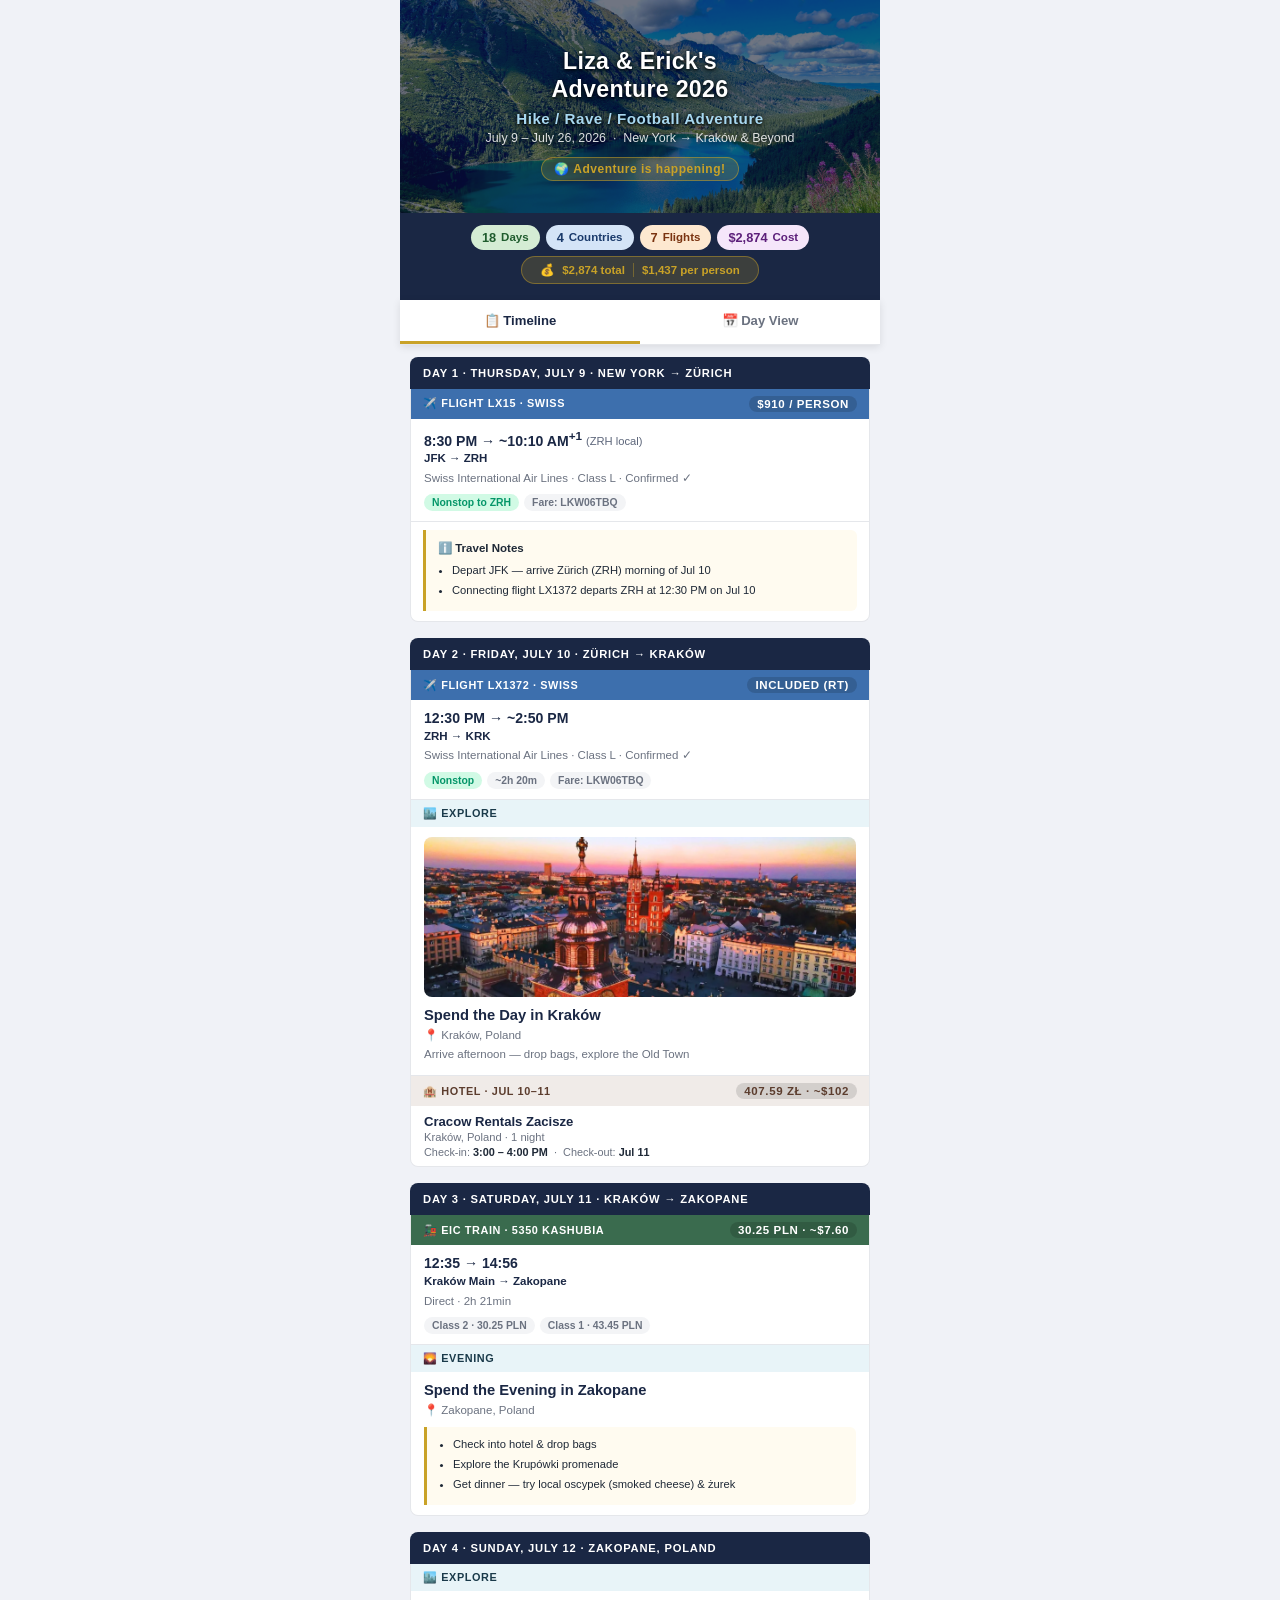
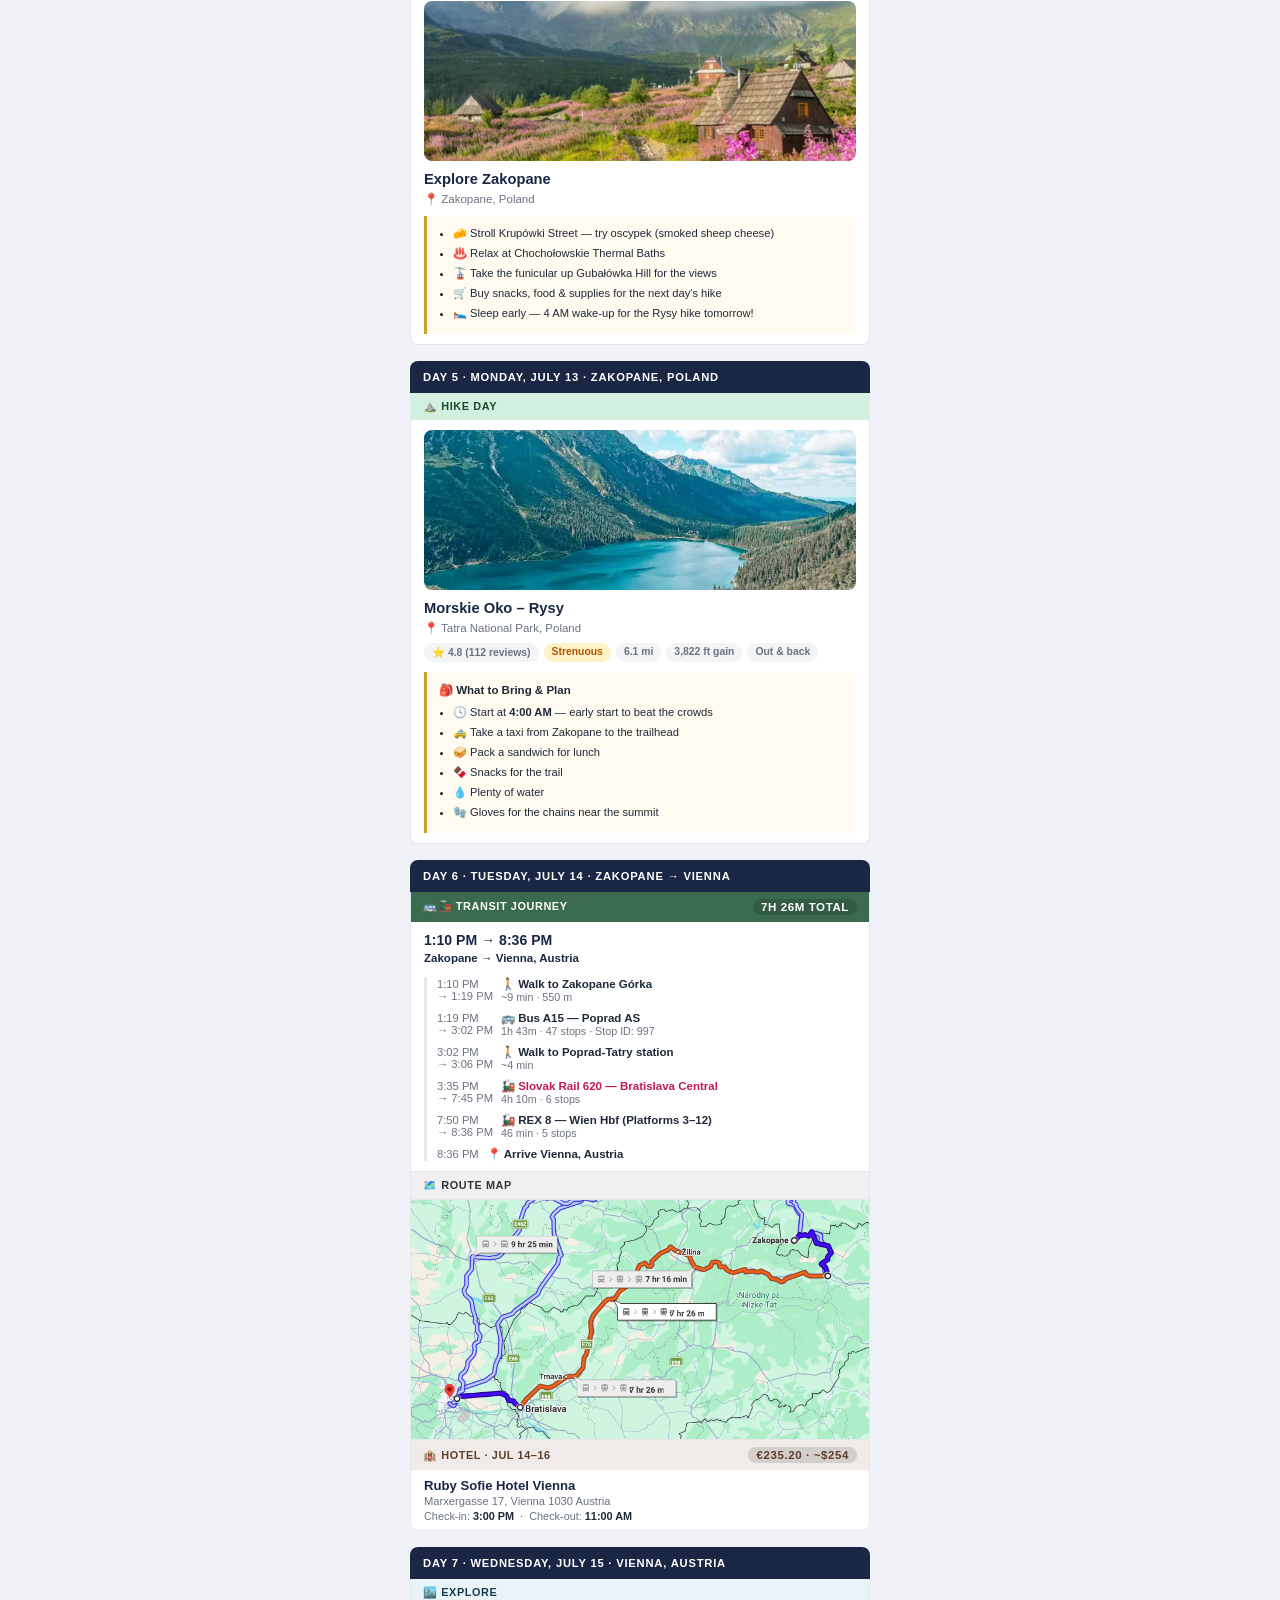
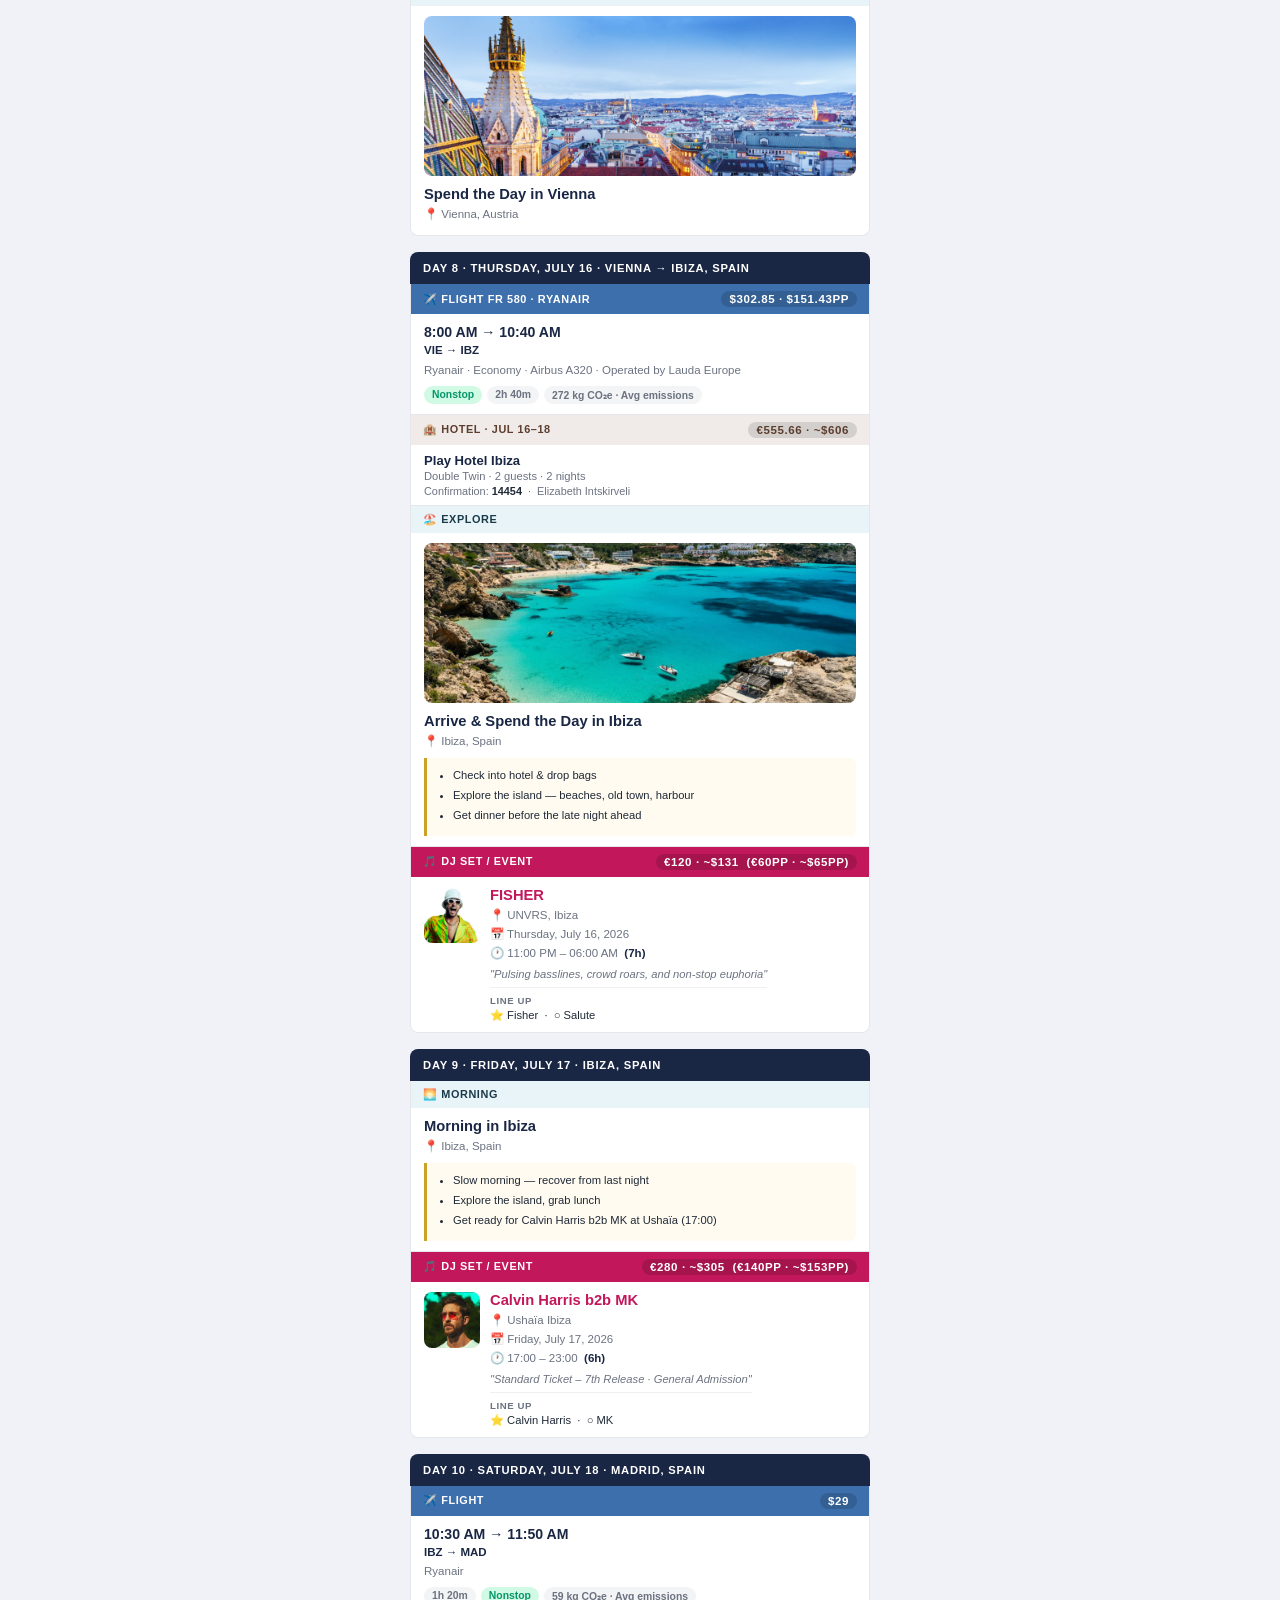
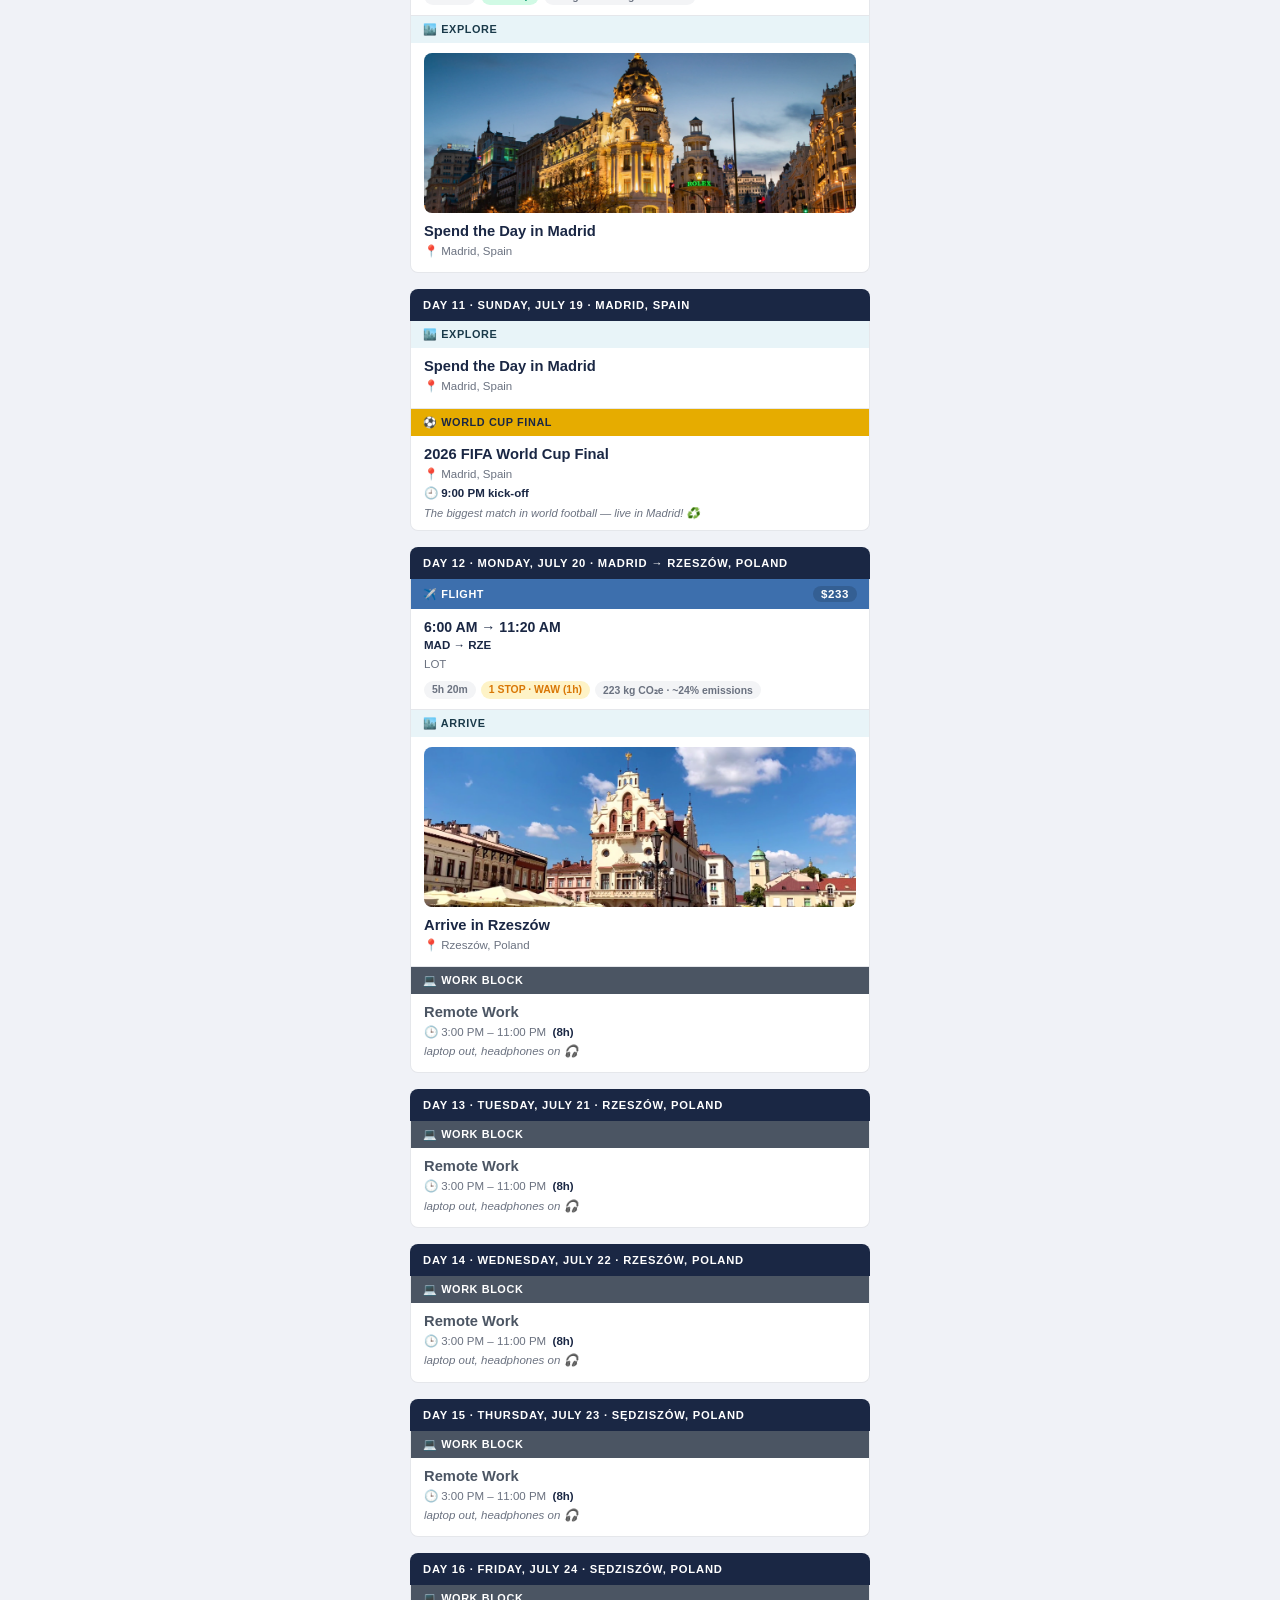
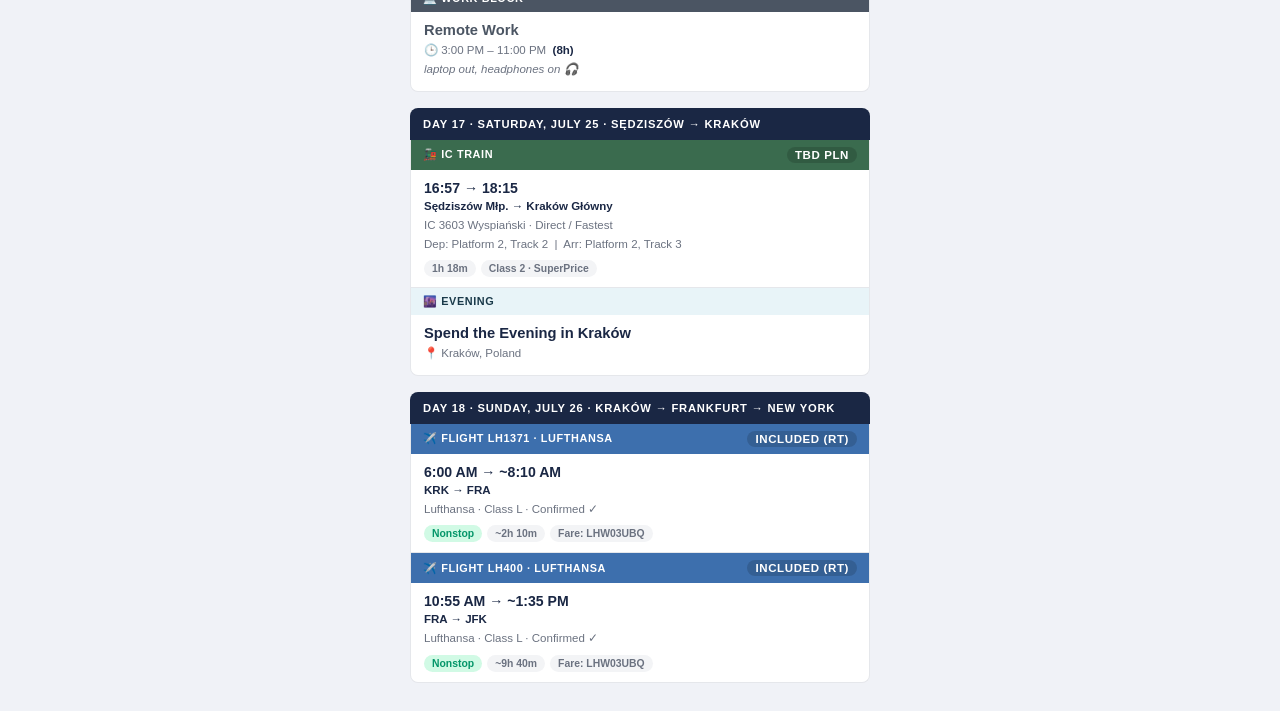
==== commit 1dc8258b: "update" ====
--- a/Itinerary/itinerary.html
+++ b/Itinerary/itinerary.html
@@ -530,10 +530,10 @@
   <div class="stat-item"><span class="stat-value">18</span><span class="stat-label">Days</span></div>
   <div class="stat-item"><span class="stat-value">4</span><span class="stat-label">Countries</span></div>
   <div class="stat-item"><span class="stat-value">7</span><span class="stat-label">Flights</span></div>
-  <div class="stat-item"><span class="stat-value">$2,813</span><span class="stat-label">Cost</span></div>
+  <div class="stat-item"><span class="stat-value">$2,874</span><span class="stat-label">Cost</span></div>
   <div style="width:100%;display:flex;justify-content:center;">
     <div class="stat-item-cost">
-      💰 <span>$2,813 total</span><div class="divider"></div><span>$1,407 per person</span>
+      💰 <span>$2,874 total</span><div class="divider"></div><span>$1,437 per person</span>
     </div>
   </div>
 </div>
@@ -590,7 +590,7 @@
           <span class="price-badge">Included (RT)</span>
         </div>
         <div class="act-body">
-          <div class="act-route">12:30 PM → ~2:10 PM</div>
+          <div class="act-route">12:30 PM → ~2:50 PM</div>
           <div class="act-sub"><b>ZRH → KRK</b></div>
           <div class="act-sub">Swiss International Air Lines · Class L · Confirmed ✓</div>
           <div class="chips">
@@ -611,14 +611,15 @@
           <div class="act-sub">Arrive afternoon — drop bags, explore the Old Town</div>
         </div>
       </div>
-      <div class="activity-card type-work">
-        <div class="act-header">
-          <span>💻 WORK BLOCK</span>
-        </div>
-        <div class="act-body">
-          <div class="act-title">Remote Work</div>
-          <div class="act-sub">🕒 3:00 PM – 11:00 PM &nbsp;<b>(8h)</b></div>
-          <div class="act-sub" style="font-style:italic">laptop out, headphones on 🎧</div>
+      <div class="activity-card">
+        <div class="act-header" style="background:#f0ebe8;color:#5c3d2e;">
+          <span>🏨 HOTEL · Jul 10–11</span>
+          <span class="price-badge" style="background:rgba(0,0,0,0.12);">407.59 zł · ~$102</span>
+        </div>
+        <div class="act-body" style="padding:8px 13px;">
+          <div style="font-size:0.82rem;font-weight:800;color:var(--navy);">Cracow Rentals Zacisze</div>
+          <div style="font-size:0.7rem;color:var(--text-muted);margin-top:2px;">Kraków, Poland · 1 night</div>
+          <div style="font-size:0.68rem;color:var(--text-muted);margin-top:3px;">Check-in: <b style="color:var(--text);">3:00 – 4:00 PM</b> &nbsp;·&nbsp; Check-out: <b style="color:var(--text);">Jul 11</b></div>
         </div>
       </div>
     </div>
@@ -630,30 +631,17 @@
     <div class="activities">
       <div class="activity-card type-train">
         <div class="act-header">
-          <span>🚂 IC TRAIN · 5334 Kazimierz</span>
-          <span class="price-badge">77 PLN · ~$19 (2 people)</span>
-        </div>
-        <div class="act-body">
-          <div class="act-route">12:05 → 14:31</div>
-          <div class="act-sub"><b>Kraków Gł. → Zakopane</b></div>
-          <div class="act-sub">Direct · 2h 26min</div>
+          <span>🚂 EIC TRAIN · 5350 Kashubia</span>
+          <span class="price-badge">30.25 PLN · ~$7.60</span>
+        </div>
+        <div class="act-body">
+          <div class="act-route">12:35 → 14:56</div>
+          <div class="act-sub"><b>Kraków Main → Zakopane</b></div>
+          <div class="act-sub">Direct · 2h 21min</div>
           <div class="chips">
-            <span class="chip">Class 1 · Wagon 11</span>
-            <span class="chip">Seat 43 (middle) &amp; 45 (window)</span>
-            <span class="chip">Compartment car</span>
-            <span class="chip">38.50 PLN/pp · ~$9.50/pp</span>
-          </div>
-        </div>
-      </div>
-      <div class="activity-card">
-        <div class="act-header" style="background:#f0ebe8;color:#5c3d2e;">
-          <span>🏨 HOTEL · Jul 11–14</span>
-          <span class="price-badge" style="background:rgba(0,0,0,0.12);">1100 PLN · ~$275</span>
-        </div>
-        <div class="act-body" style="padding:8px 13px;">
-          <div style="font-size:0.82rem;font-weight:800;color:var(--navy);">Willa Tatiana</div>
-          <div style="font-size:0.7rem;color:var(--text-muted);margin-top:2px;">Boutique Apartment · 2 guests · 3 nights</div>
-          <div style="font-size:0.68rem;color:var(--text-muted);margin-top:3px;">~366 PLN/night · ~$92/night</div>
+            <span class="chip">Class 2 · 30.25 PLN</span>
+            <span class="chip">Class 1 · 43.45 PLN</span>
+          </div>
         </div>
       </div>
       <div class="activity-card">
@@ -738,39 +726,87 @@
 
   <!-- DAY 6 -->
   <div class="day-section">
-    <div class="day-header">DAY 6 · TUESDAY, JULY 14 · ZAKOPANE → KRAKÓW → VIENNA</div>
+    <div class="day-header">DAY 6 · TUESDAY, JULY 14 · ZAKOPANE → VIENNA</div>
     <div class="activities">
       <div class="activity-card type-train">
         <div class="act-header">
-          <span>🚂 EIP TRAIN · 3852</span>
-          <span class="price-badge">147.40 PLN · ~$37 (2 people)</span>
-        </div>
-        <div class="act-body">
-          <div class="act-route">08:31 → 10:28</div>
-          <div class="act-sub"><b>Zakopane → Kraków Gł.</b></div>
-          <div class="act-sub">Direct · 1h 57min</div>
-          <div class="chips">
-            <span class="chip">Class 1 · Wagon 1</span>
-            <span class="chip">Seats 41 &amp; 42 (window, at table)</span>
-            <span class="chip">73.70 PLN/pp · ~$18.50/pp</span>
-            <span class="chip">C-Promo VII</span>
-          </div>
-        </div>
-      </div>
-
-      <div class="activity-card type-train">
-        <div class="act-header">
-          <span>🚂 EC TRAIN · 207 Porta Moravica</span>
-          <span class="price-badge">257.74 PLN · ~$64 (2 people)</span>
-        </div>
-        <div class="act-body">
-          <div class="act-route">14:11 → 19:49</div>
-          <div class="act-sub"><b>Kraków Gł. → Wien Hbf</b></div>
-          <div class="act-sub">Direct · 5h 38min</div>
-          <div class="chips">
-            <span class="chip">Class 1</span>
-            <span class="chip">128.87 PLN/pp · ~$32/pp</span>
-          </div>
+          <span>🚌🚂 TRANSIT JOURNEY</span>
+          <span class="price-badge">7h 26m total</span>
+        </div>
+        <div class="act-body">
+          <div class="act-route">1:10 PM → 8:36 PM</div>
+          <div class="act-sub"><b>Zakopane → Vienna, Austria</b></div>
+
+          <div style="margin-top:10px;border-left:3px solid var(--border);padding-left:10px;display:flex;flex-direction:column;gap:8px;">
+
+            <div style="display:flex;gap:8px;align-items:flex-start;">
+              <span style="font-size:0.7rem;color:var(--text-muted);min-width:42px;padding-top:1px;">1:10 PM<br>→ 1:19 PM</span>
+              <div>
+                <div style="font-size:0.72rem;font-weight:700;">🚶 Walk to Zakopane Górka</div>
+                <div style="font-size:0.67rem;color:var(--text-muted);">~9 min · 550 m</div>
+              </div>
+            </div>
+
+            <div style="display:flex;gap:8px;align-items:flex-start;">
+              <span style="font-size:0.7rem;color:var(--text-muted);min-width:42px;padding-top:1px;">1:19 PM<br>→ 3:02 PM</span>
+              <div>
+                <div style="font-size:0.72rem;font-weight:700;">🚌 Bus A15 — Poprad AS</div>
+                <div style="font-size:0.67rem;color:var(--text-muted);">1h 43m · 47 stops · Stop ID: 997</div>
+              </div>
+            </div>
+
+            <div style="display:flex;gap:8px;align-items:flex-start;">
+              <span style="font-size:0.7rem;color:var(--text-muted);min-width:42px;padding-top:1px;">3:02 PM<br>→ 3:06 PM</span>
+              <div>
+                <div style="font-size:0.72rem;font-weight:700;">🚶 Walk to Poprad-Tatry station</div>
+                <div style="font-size:0.67rem;color:var(--text-muted);">~4 min</div>
+              </div>
+            </div>
+
+            <div style="display:flex;gap:8px;align-items:flex-start;">
+              <span style="font-size:0.7rem;color:var(--text-muted);min-width:42px;padding-top:1px;">3:35 PM<br>→ 7:45 PM</span>
+              <div>
+                <div style="font-size:0.72rem;font-weight:700;color:#c2185b;">🚂 Slovak Rail 620 — Bratislava Central</div>
+                <div style="font-size:0.67rem;color:var(--text-muted);">4h 10m · 6 stops</div>
+              </div>
+            </div>
+
+            <div style="display:flex;gap:8px;align-items:flex-start;">
+              <span style="font-size:0.7rem;color:var(--text-muted);min-width:42px;padding-top:1px;">7:50 PM<br>→ 8:36 PM</span>
+              <div>
+                <div style="font-size:0.72rem;font-weight:700;">🚂 REX 8 — Wien Hbf (Platforms 3–12)</div>
+                <div style="font-size:0.67rem;color:var(--text-muted);">46 min · 5 stops</div>
+              </div>
+            </div>
+
+            <div style="display:flex;gap:8px;align-items:flex-start;">
+              <span style="font-size:0.7rem;color:var(--text-muted);min-width:42px;padding-top:1px;">8:36 PM</span>
+              <div>
+                <div style="font-size:0.72rem;font-weight:700;">📍 Arrive Vienna, Austria</div>
+              </div>
+            </div>
+
+          </div>
+        </div>
+      </div>
+
+      <div class="activity-card">
+        <div class="act-header" style="background:#f0f0f0;color:#333;">
+          <span>🗺️ ROUTE MAP</span>
+        </div>
+        <img src="zakopane-vienna-map.png" alt="Zakopane to Vienna route map"
+          style="width:100%;display:block;border-top:1px solid var(--border);">
+      </div>
+
+      <div class="activity-card">
+        <div class="act-header" style="background:#f0ebe8;color:#5c3d2e;">
+          <span>🏨 HOTEL · Jul 14–16</span>
+          <span class="price-badge" style="background:rgba(0,0,0,0.12);">€235.20 · ~$254</span>
+        </div>
+        <div class="act-body" style="padding:8px 13px;">
+          <div style="font-size:0.82rem;font-weight:800;color:var(--navy);">Ruby Sofie Hotel Vienna</div>
+          <div style="font-size:0.7rem;color:var(--text-muted);margin-top:2px;">Marxergasse 17, Vienna 1030 Austria</div>
+          <div style="font-size:0.68rem;color:var(--text-muted);margin-top:3px;">Check-in: <b style="color:var(--text);">3:00 PM</b> &nbsp;·&nbsp; Check-out: <b style="color:var(--text);">11:00 AM</b></div>
         </div>
       </div>
 
@@ -801,7 +837,7 @@
       <div class="activity-card type-flight">
         <div class="act-header">
           <span>✈️ FLIGHT FR 580 · RYANAIR</span>
-          <span class="price-badge">$259</span>
+          <span class="price-badge">$302.85 · $151.43pp</span>
         </div>
         <div class="act-body">
           <div class="act-route">8:00 AM → 10:40 AM</div>
@@ -1196,19 +1232,19 @@
   { day:2,  date:'Fri, Jul 10', loc:'Zürich → Kraków → Zakopane',
     acts:[
       { type:'flight', label:'LX15: JFK → ZRH (cont.)', start:0, end:8 },
-      { type:'flight', label:'LX1372: ZRH → KRK', start:12.5, end:14.17 },
-      { type:'work',   label:'Remote Work', start:15, end:23 }
+      { type:'flight', label:'LX1372: ZRH → KRK', start:12.5, end:14.83 }
     ]},
 
   { day:3,  date:'Sat, Jul 11', loc:'Kraków → Zakopane',
-    acts:[{ type:'train', label:'IC 5334 Kazimierz: KRK → Zakopane', start:12.08, end:14.52 }] },
+    acts:[{ type:'train', label:'EIC 5350: KRK → Zakopane', start:12.58, end:14.93 }] },
   { day:4,  date:'Sun, Jul 12', loc:'Zakopane, Poland', acts:[] },
   { day:5,  date:'Mon, Jul 13', loc:'Zakopane — Rysy Hike',
     acts:[{ type:'train', label:'Rysy Hike (Morskie Oko)', start:4, end:16 }] },
-  { day:6,  date:'Tue, Jul 14', loc:'Zakopane → Kraków → Vienna',
+  { day:6,  date:'Tue, Jul 14', loc:'Zakopane → Vienna',
     acts:[
-      { type:'train', label:'EIP 3852: Zakopane → Kraków Gł.', start:8.52, end:10.47 },
-      { type:'train', label:'EC 207 Porta Moravica: Kraków → Wien Hbf', start:14.18, end:19.82 }
+      { type:'train', label:'Bus A15: Zakopane → Poprad', start:13.17, end:15.03 },
+      { type:'train', label:'Slovak Rail 620: Poprad → Bratislava', start:15.58, end:19.75 },
+      { type:'train', label:'REX 8: Bratislava → Vienna', start:19.83, end:20.6 }
     ]},
   { day:7,  date:'Wed, Jul 15', loc:'Vienna, Austria', acts:[] },
 
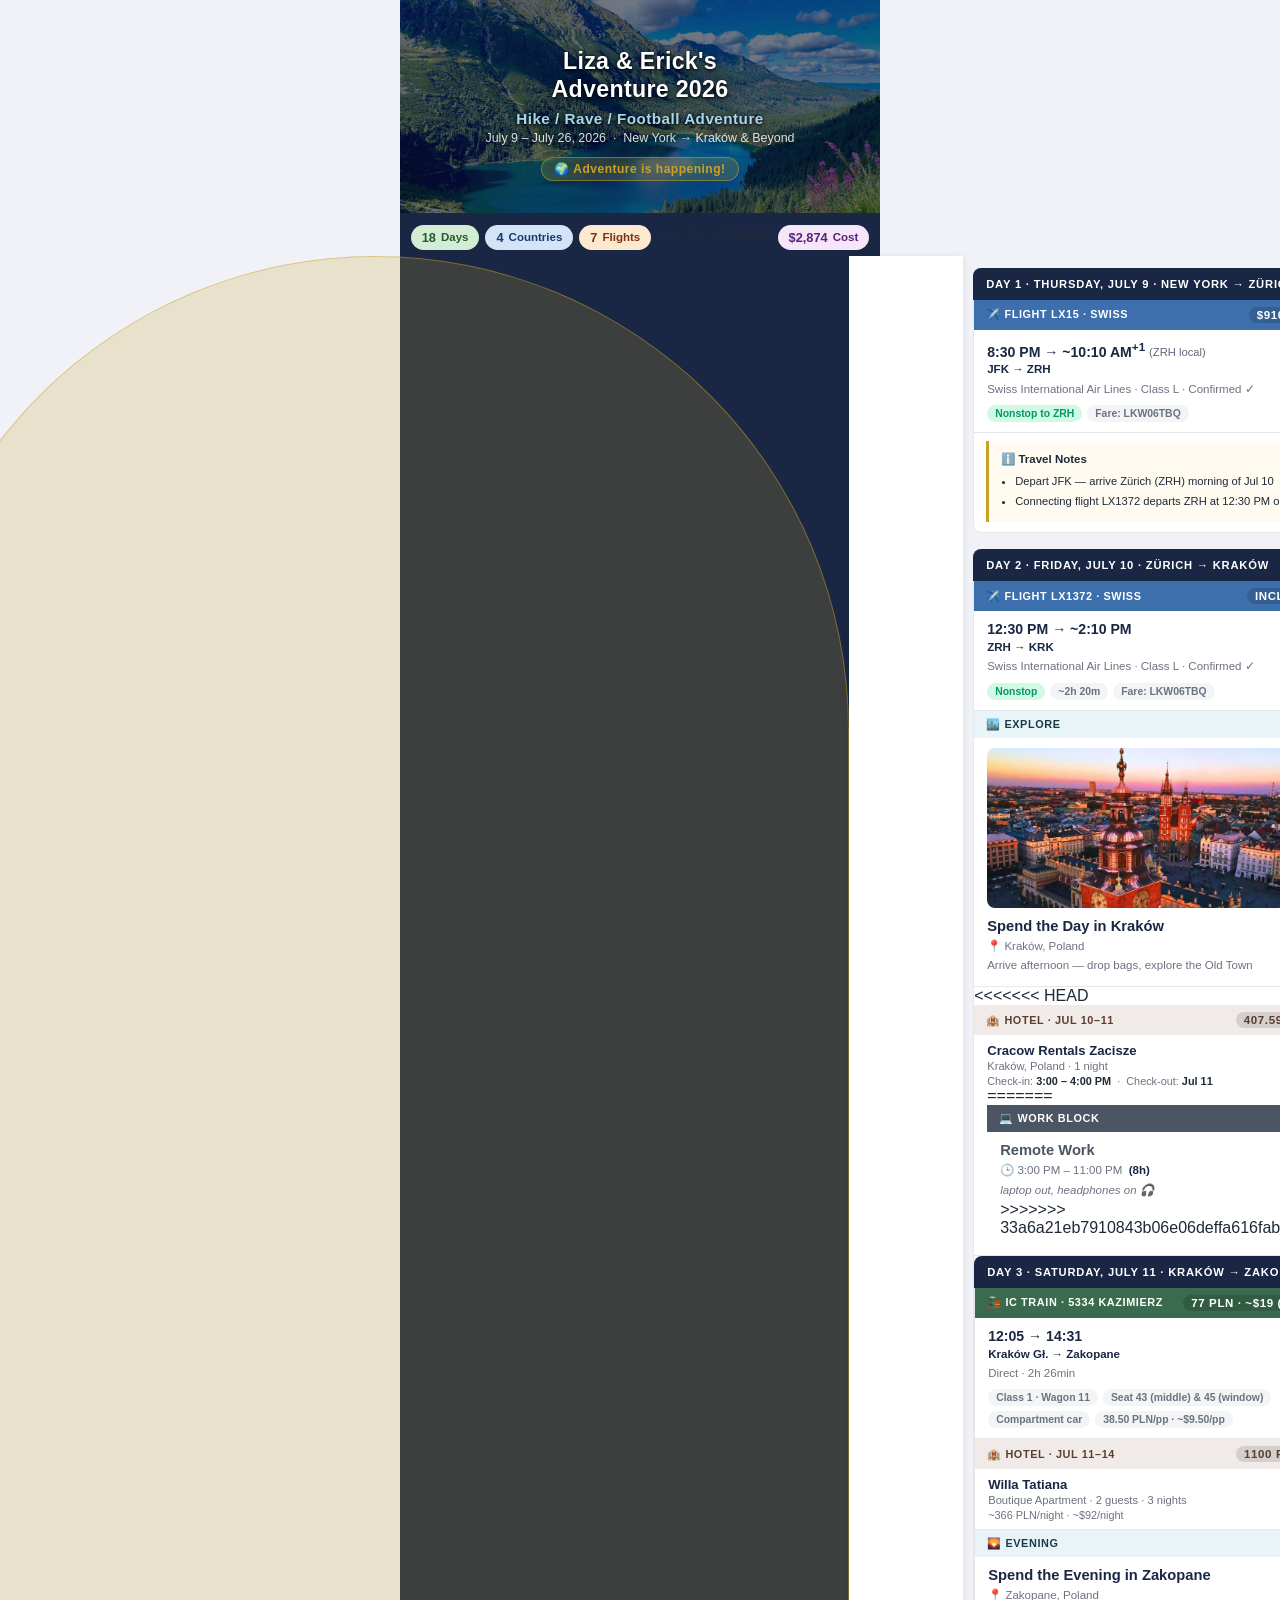
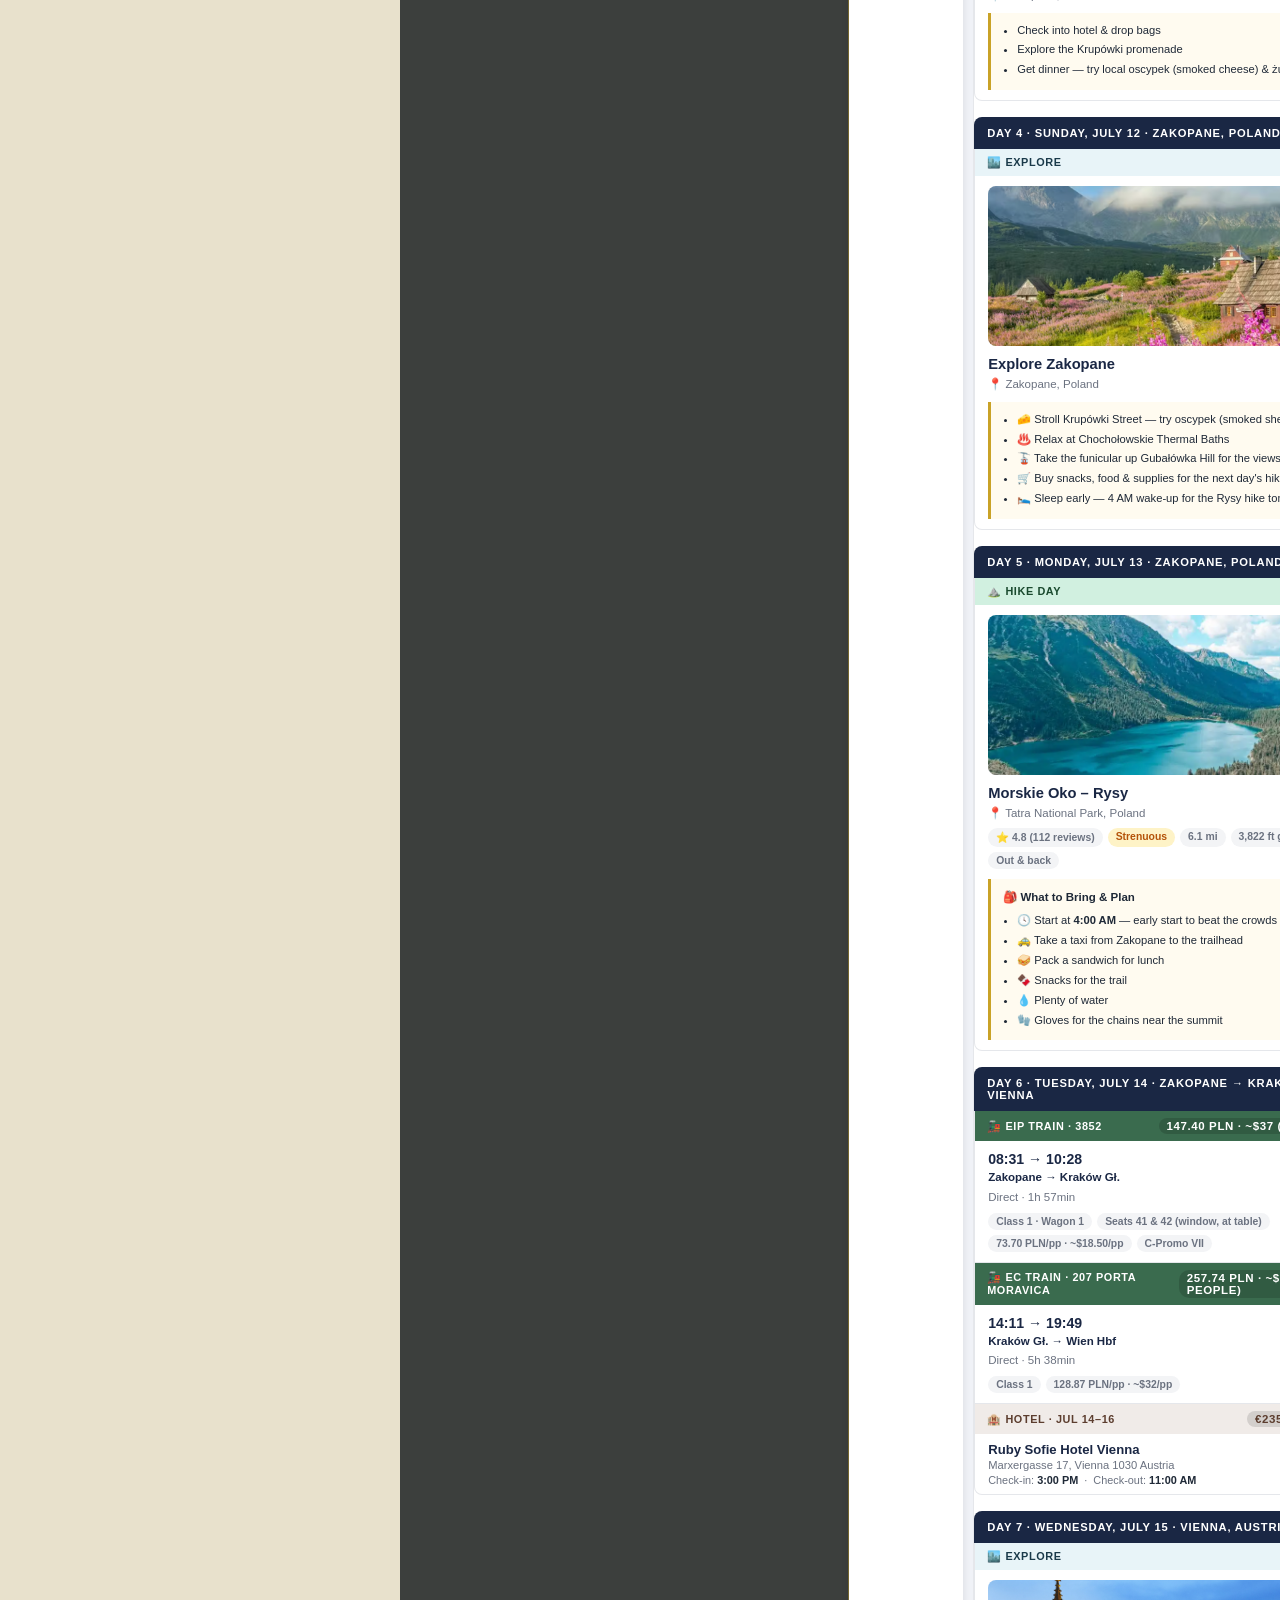
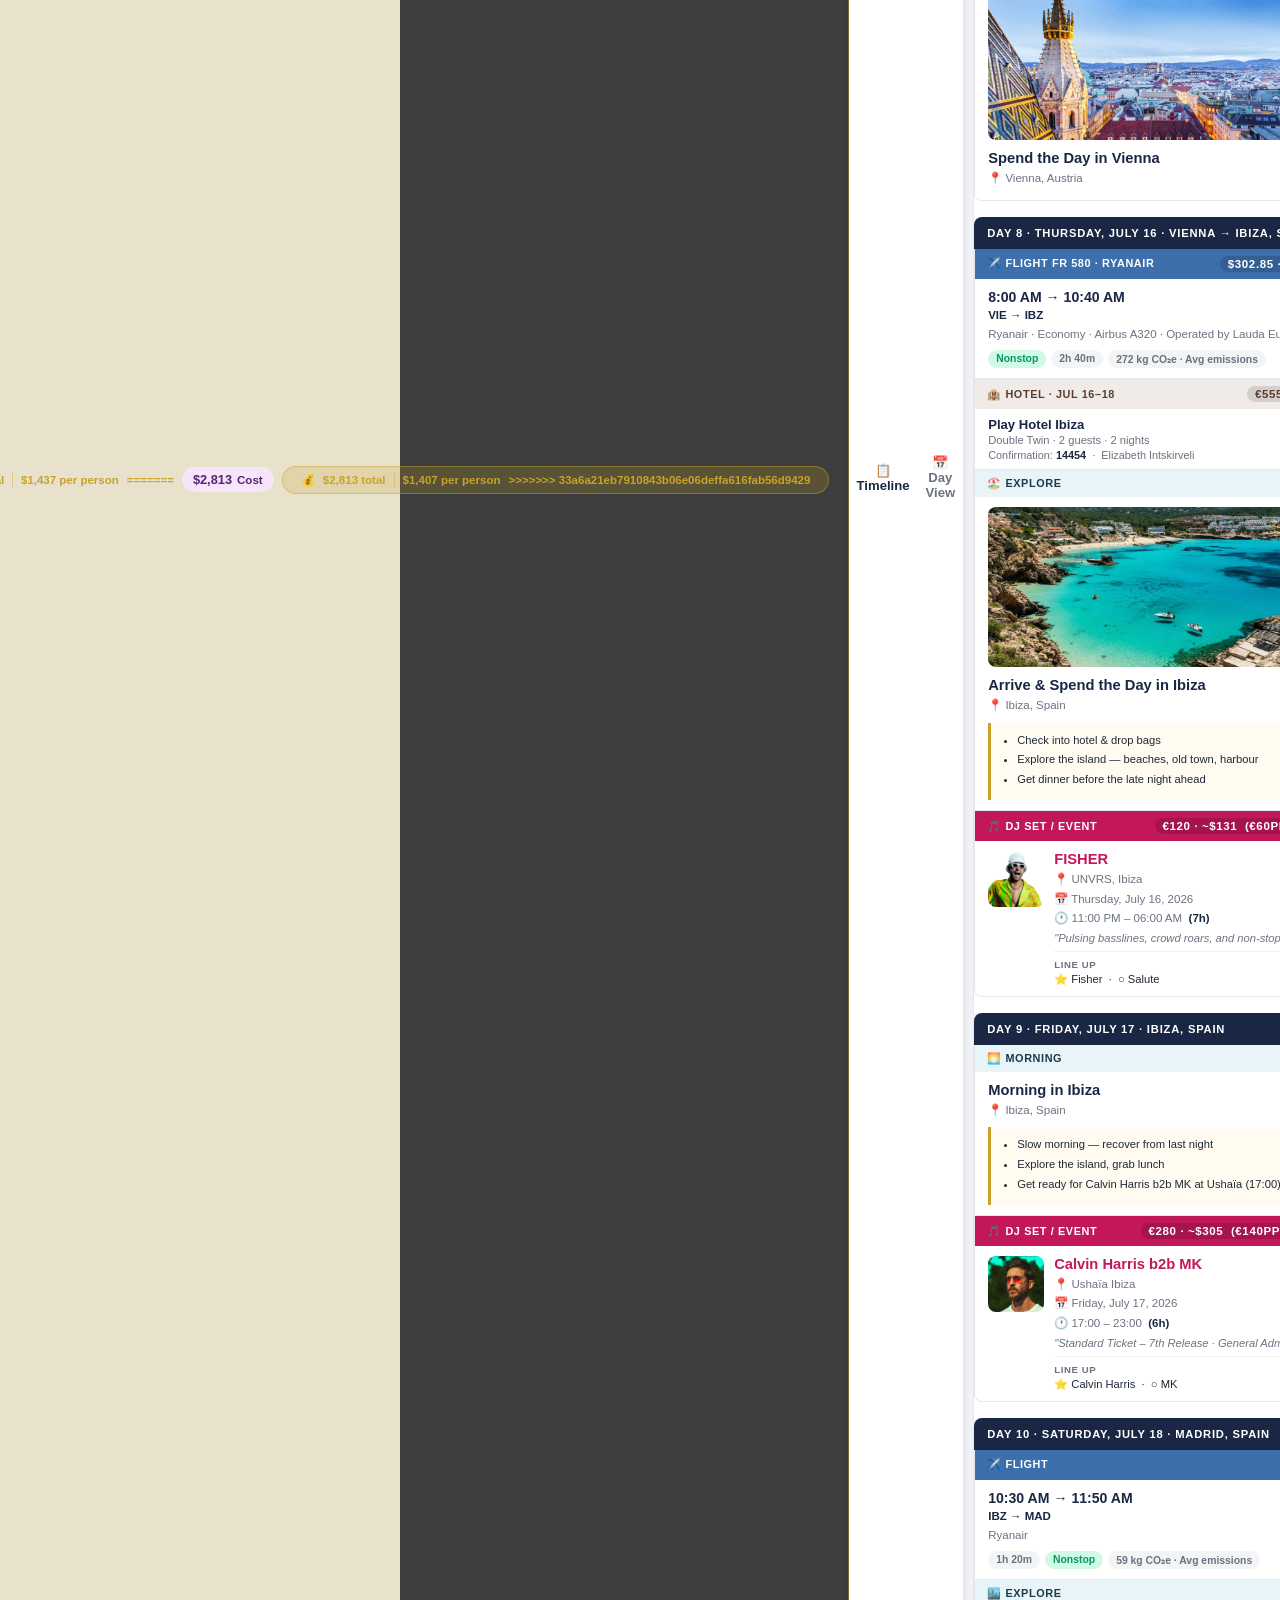
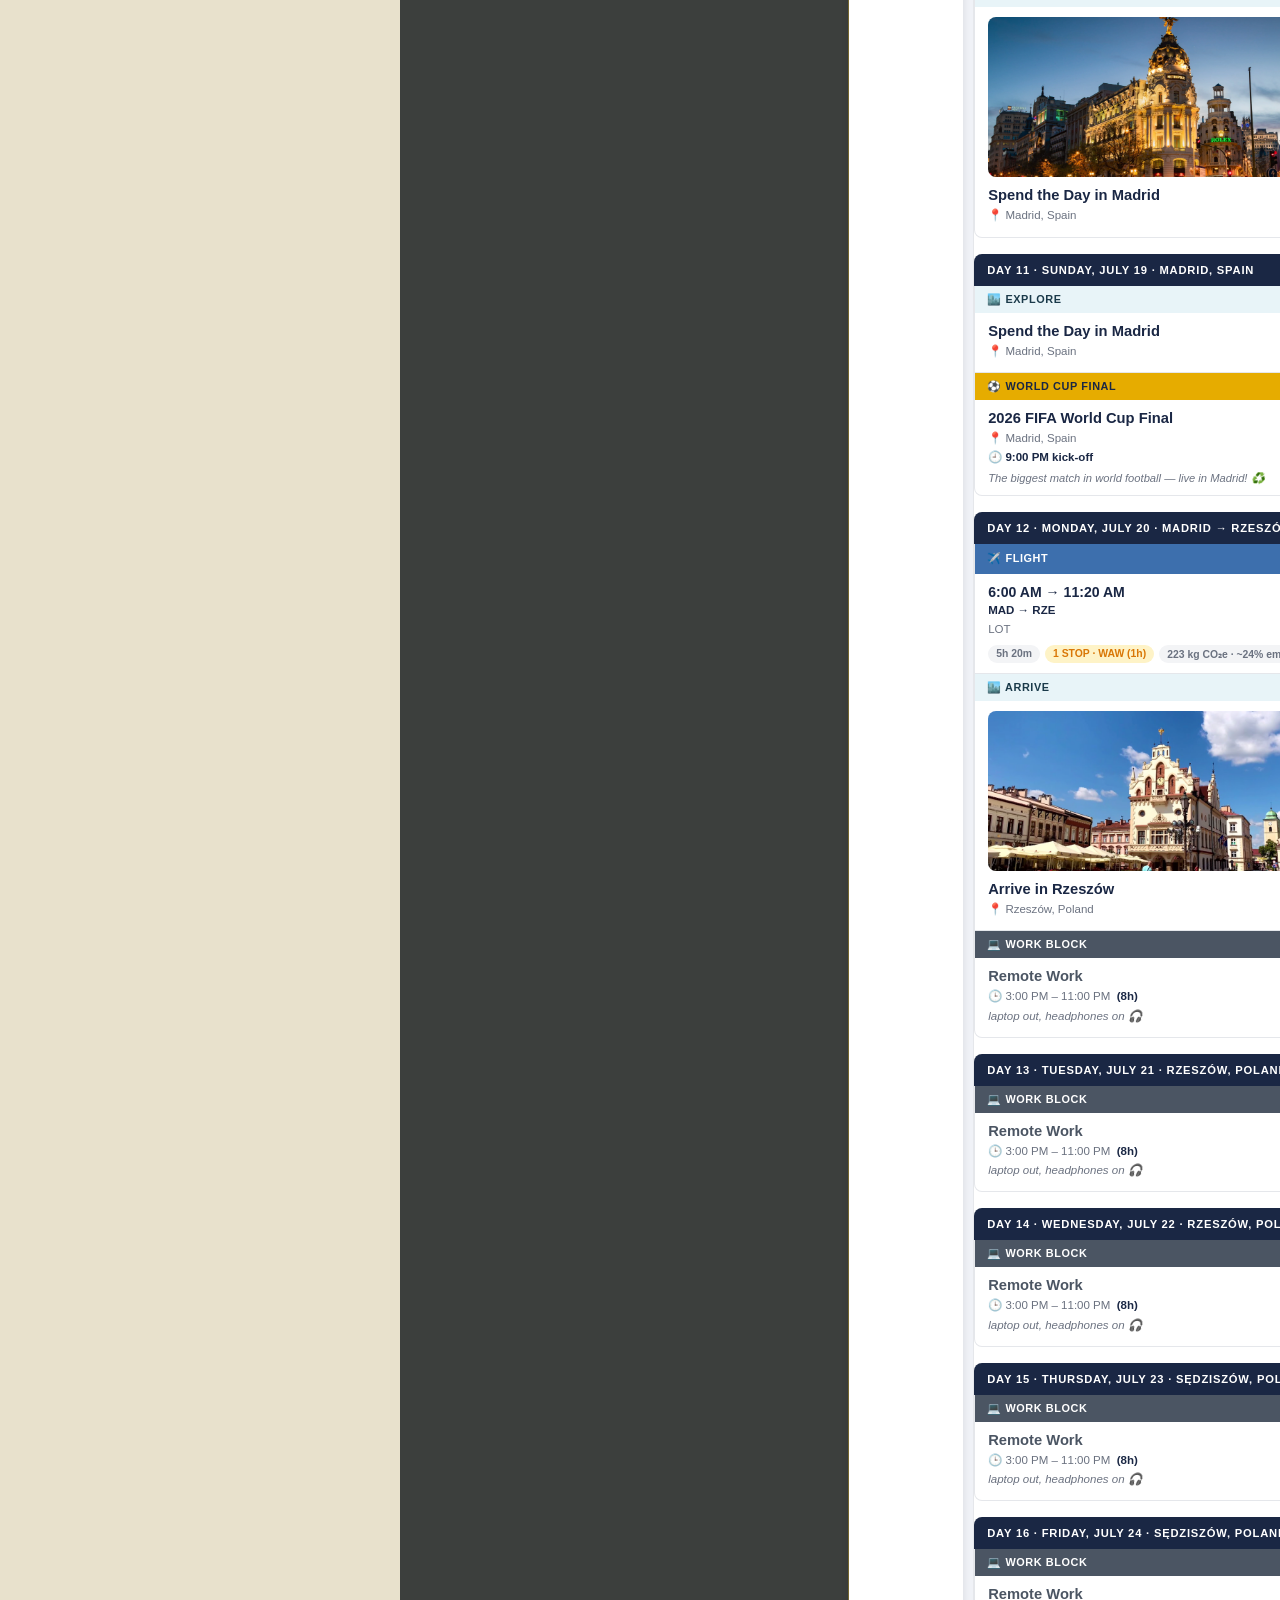
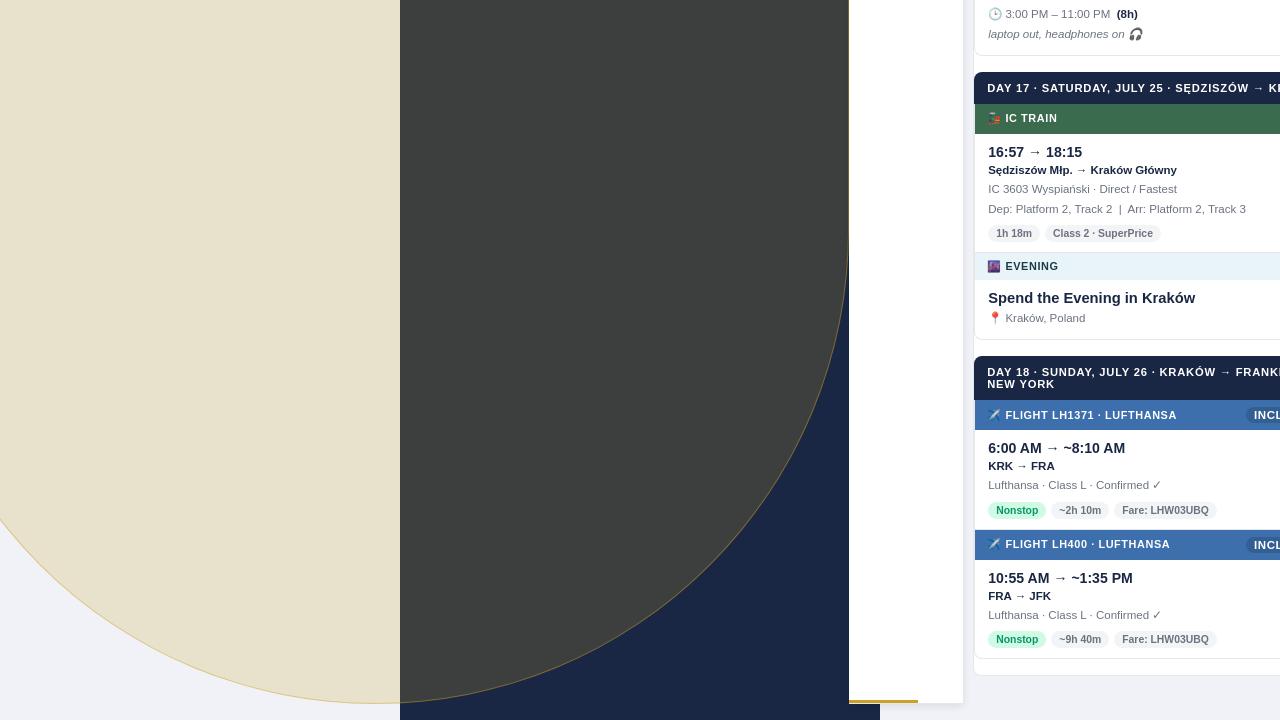
==== commit 3401e020: "Update itinerary.html" ====
--- a/Itinerary/itinerary.html
+++ b/Itinerary/itinerary.html
@@ -530,10 +530,17 @@
   <div class="stat-item"><span class="stat-value">18</span><span class="stat-label">Days</span></div>
   <div class="stat-item"><span class="stat-value">4</span><span class="stat-label">Countries</span></div>
   <div class="stat-item"><span class="stat-value">7</span><span class="stat-label">Flights</span></div>
+<<<<<<< HEAD
   <div class="stat-item"><span class="stat-value">$2,874</span><span class="stat-label">Cost</span></div>
   <div style="width:100%;display:flex;justify-content:center;">
     <div class="stat-item-cost">
       💰 <span>$2,874 total</span><div class="divider"></div><span>$1,437 per person</span>
+=======
+  <div class="stat-item"><span class="stat-value">$2,813</span><span class="stat-label">Cost</span></div>
+  <div style="width:100%;display:flex;justify-content:center;">
+    <div class="stat-item-cost">
+      💰 <span>$2,813 total</span><div class="divider"></div><span>$1,407 per person</span>
+>>>>>>> 33a6a21eb7910843b06e06deffa616fab56d9429
     </div>
   </div>
 </div>
@@ -590,7 +597,7 @@
           <span class="price-badge">Included (RT)</span>
         </div>
         <div class="act-body">
-          <div class="act-route">12:30 PM → ~2:50 PM</div>
+          <div class="act-route">12:30 PM → ~2:10 PM</div>
           <div class="act-sub"><b>ZRH → KRK</b></div>
           <div class="act-sub">Swiss International Air Lines · Class L · Confirmed ✓</div>
           <div class="chips">
@@ -611,6 +618,7 @@
           <div class="act-sub">Arrive afternoon — drop bags, explore the Old Town</div>
         </div>
       </div>
+<<<<<<< HEAD
       <div class="activity-card">
         <div class="act-header" style="background:#f0ebe8;color:#5c3d2e;">
           <span>🏨 HOTEL · Jul 10–11</span>
@@ -620,6 +628,16 @@
           <div style="font-size:0.82rem;font-weight:800;color:var(--navy);">Cracow Rentals Zacisze</div>
           <div style="font-size:0.7rem;color:var(--text-muted);margin-top:2px;">Kraków, Poland · 1 night</div>
           <div style="font-size:0.68rem;color:var(--text-muted);margin-top:3px;">Check-in: <b style="color:var(--text);">3:00 – 4:00 PM</b> &nbsp;·&nbsp; Check-out: <b style="color:var(--text);">Jul 11</b></div>
+=======
+      <div class="activity-card type-work">
+        <div class="act-header">
+          <span>💻 WORK BLOCK</span>
+        </div>
+        <div class="act-body">
+          <div class="act-title">Remote Work</div>
+          <div class="act-sub">🕒 3:00 PM – 11:00 PM &nbsp;<b>(8h)</b></div>
+          <div class="act-sub" style="font-style:italic">laptop out, headphones on 🎧</div>
+>>>>>>> 33a6a21eb7910843b06e06deffa616fab56d9429
         </div>
       </div>
     </div>
@@ -631,17 +649,30 @@
     <div class="activities">
       <div class="activity-card type-train">
         <div class="act-header">
-          <span>🚂 EIC TRAIN · 5350 Kashubia</span>
-          <span class="price-badge">30.25 PLN · ~$7.60</span>
-        </div>
-        <div class="act-body">
-          <div class="act-route">12:35 → 14:56</div>
-          <div class="act-sub"><b>Kraków Main → Zakopane</b></div>
-          <div class="act-sub">Direct · 2h 21min</div>
+          <span>🚂 IC TRAIN · 5334 Kazimierz</span>
+          <span class="price-badge">77 PLN · ~$19 (2 people)</span>
+        </div>
+        <div class="act-body">
+          <div class="act-route">12:05 → 14:31</div>
+          <div class="act-sub"><b>Kraków Gł. → Zakopane</b></div>
+          <div class="act-sub">Direct · 2h 26min</div>
           <div class="chips">
-            <span class="chip">Class 2 · 30.25 PLN</span>
-            <span class="chip">Class 1 · 43.45 PLN</span>
-          </div>
+            <span class="chip">Class 1 · Wagon 11</span>
+            <span class="chip">Seat 43 (middle) &amp; 45 (window)</span>
+            <span class="chip">Compartment car</span>
+            <span class="chip">38.50 PLN/pp · ~$9.50/pp</span>
+          </div>
+        </div>
+      </div>
+      <div class="activity-card">
+        <div class="act-header" style="background:#f0ebe8;color:#5c3d2e;">
+          <span>🏨 HOTEL · Jul 11–14</span>
+          <span class="price-badge" style="background:rgba(0,0,0,0.12);">1100 PLN · ~$275</span>
+        </div>
+        <div class="act-body" style="padding:8px 13px;">
+          <div style="font-size:0.82rem;font-weight:800;color:var(--navy);">Willa Tatiana</div>
+          <div style="font-size:0.7rem;color:var(--text-muted);margin-top:2px;">Boutique Apartment · 2 guests · 3 nights</div>
+          <div style="font-size:0.68rem;color:var(--text-muted);margin-top:3px;">~366 PLN/night · ~$92/night</div>
         </div>
       </div>
       <div class="activity-card">
@@ -726,76 +757,40 @@
 
   <!-- DAY 6 -->
   <div class="day-section">
-    <div class="day-header">DAY 6 · TUESDAY, JULY 14 · ZAKOPANE → VIENNA</div>
+    <div class="day-header">DAY 6 · TUESDAY, JULY 14 · ZAKOPANE → KRAKÓW → VIENNA</div>
     <div class="activities">
       <div class="activity-card type-train">
         <div class="act-header">
-          <span>🚌🚂 TRANSIT JOURNEY</span>
-          <span class="price-badge">7h 26m total</span>
-        </div>
-        <div class="act-body">
-          <div class="act-route">1:10 PM → 8:36 PM</div>
-          <div class="act-sub"><b>Zakopane → Vienna, Austria</b></div>
-
-          <div style="margin-top:10px;border-left:3px solid var(--border);padding-left:10px;display:flex;flex-direction:column;gap:8px;">
-
-            <div style="display:flex;gap:8px;align-items:flex-start;">
-              <span style="font-size:0.7rem;color:var(--text-muted);min-width:42px;padding-top:1px;">1:10 PM<br>→ 1:19 PM</span>
-              <div>
-                <div style="font-size:0.72rem;font-weight:700;">🚶 Walk to Zakopane Górka</div>
-                <div style="font-size:0.67rem;color:var(--text-muted);">~9 min · 550 m</div>
-              </div>
-            </div>
-
-            <div style="display:flex;gap:8px;align-items:flex-start;">
-              <span style="font-size:0.7rem;color:var(--text-muted);min-width:42px;padding-top:1px;">1:19 PM<br>→ 3:02 PM</span>
-              <div>
-                <div style="font-size:0.72rem;font-weight:700;">🚌 Bus A15 — Poprad AS</div>
-                <div style="font-size:0.67rem;color:var(--text-muted);">1h 43m · 47 stops · Stop ID: 997</div>
-              </div>
-            </div>
-
-            <div style="display:flex;gap:8px;align-items:flex-start;">
-              <span style="font-size:0.7rem;color:var(--text-muted);min-width:42px;padding-top:1px;">3:02 PM<br>→ 3:06 PM</span>
-              <div>
-                <div style="font-size:0.72rem;font-weight:700;">🚶 Walk to Poprad-Tatry station</div>
-                <div style="font-size:0.67rem;color:var(--text-muted);">~4 min</div>
-              </div>
-            </div>
-
-            <div style="display:flex;gap:8px;align-items:flex-start;">
-              <span style="font-size:0.7rem;color:var(--text-muted);min-width:42px;padding-top:1px;">3:35 PM<br>→ 7:45 PM</span>
-              <div>
-                <div style="font-size:0.72rem;font-weight:700;color:#c2185b;">🚂 Slovak Rail 620 — Bratislava Central</div>
-                <div style="font-size:0.67rem;color:var(--text-muted);">4h 10m · 6 stops</div>
-              </div>
-            </div>
-
-            <div style="display:flex;gap:8px;align-items:flex-start;">
-              <span style="font-size:0.7rem;color:var(--text-muted);min-width:42px;padding-top:1px;">7:50 PM<br>→ 8:36 PM</span>
-              <div>
-                <div style="font-size:0.72rem;font-weight:700;">🚂 REX 8 — Wien Hbf (Platforms 3–12)</div>
-                <div style="font-size:0.67rem;color:var(--text-muted);">46 min · 5 stops</div>
-              </div>
-            </div>
-
-            <div style="display:flex;gap:8px;align-items:flex-start;">
-              <span style="font-size:0.7rem;color:var(--text-muted);min-width:42px;padding-top:1px;">8:36 PM</span>
-              <div>
-                <div style="font-size:0.72rem;font-weight:700;">📍 Arrive Vienna, Austria</div>
-              </div>
-            </div>
-
-          </div>
-        </div>
-      </div>
-
-      <div class="activity-card">
-        <div class="act-header" style="background:#f0f0f0;color:#333;">
-          <span>🗺️ ROUTE MAP</span>
-        </div>
-        <img src="zakopane-vienna-map.png" alt="Zakopane to Vienna route map"
-          style="width:100%;display:block;border-top:1px solid var(--border);">
+          <span>🚂 EIP TRAIN · 3852</span>
+          <span class="price-badge">147.40 PLN · ~$37 (2 people)</span>
+        </div>
+        <div class="act-body">
+          <div class="act-route">08:31 → 10:28</div>
+          <div class="act-sub"><b>Zakopane → Kraków Gł.</b></div>
+          <div class="act-sub">Direct · 1h 57min</div>
+          <div class="chips">
+            <span class="chip">Class 1 · Wagon 1</span>
+            <span class="chip">Seats 41 &amp; 42 (window, at table)</span>
+            <span class="chip">73.70 PLN/pp · ~$18.50/pp</span>
+            <span class="chip">C-Promo VII</span>
+          </div>
+        </div>
+      </div>
+
+      <div class="activity-card type-train">
+        <div class="act-header">
+          <span>🚂 EC TRAIN · 207 Porta Moravica</span>
+          <span class="price-badge">257.74 PLN · ~$64 (2 people)</span>
+        </div>
+        <div class="act-body">
+          <div class="act-route">14:11 → 19:49</div>
+          <div class="act-sub"><b>Kraków Gł. → Wien Hbf</b></div>
+          <div class="act-sub">Direct · 5h 38min</div>
+          <div class="chips">
+            <span class="chip">Class 1</span>
+            <span class="chip">128.87 PLN/pp · ~$32/pp</span>
+          </div>
+        </div>
       </div>
 
       <div class="activity-card">
@@ -1232,19 +1227,19 @@
   { day:2,  date:'Fri, Jul 10', loc:'Zürich → Kraków → Zakopane',
     acts:[
       { type:'flight', label:'LX15: JFK → ZRH (cont.)', start:0, end:8 },
-      { type:'flight', label:'LX1372: ZRH → KRK', start:12.5, end:14.83 }
+      { type:'flight', label:'LX1372: ZRH → KRK', start:12.5, end:14.17 },
+      { type:'work',   label:'Remote Work', start:15, end:23 }
     ]},
 
   { day:3,  date:'Sat, Jul 11', loc:'Kraków → Zakopane',
-    acts:[{ type:'train', label:'EIC 5350: KRK → Zakopane', start:12.58, end:14.93 }] },
+    acts:[{ type:'train', label:'IC 5334 Kazimierz: KRK → Zakopane', start:12.08, end:14.52 }] },
   { day:4,  date:'Sun, Jul 12', loc:'Zakopane, Poland', acts:[] },
   { day:5,  date:'Mon, Jul 13', loc:'Zakopane — Rysy Hike',
     acts:[{ type:'train', label:'Rysy Hike (Morskie Oko)', start:4, end:16 }] },
-  { day:6,  date:'Tue, Jul 14', loc:'Zakopane → Vienna',
+  { day:6,  date:'Tue, Jul 14', loc:'Zakopane → Kraków → Vienna',
     acts:[
-      { type:'train', label:'Bus A15: Zakopane → Poprad', start:13.17, end:15.03 },
-      { type:'train', label:'Slovak Rail 620: Poprad → Bratislava', start:15.58, end:19.75 },
-      { type:'train', label:'REX 8: Bratislava → Vienna', start:19.83, end:20.6 }
+      { type:'train', label:'EIP 3852: Zakopane → Kraków Gł.', start:8.52, end:10.47 },
+      { type:'train', label:'EC 207 Porta Moravica: Kraków → Wien Hbf', start:14.18, end:19.82 }
     ]},
   { day:7,  date:'Wed, Jul 15', loc:'Vienna, Austria', acts:[] },
 
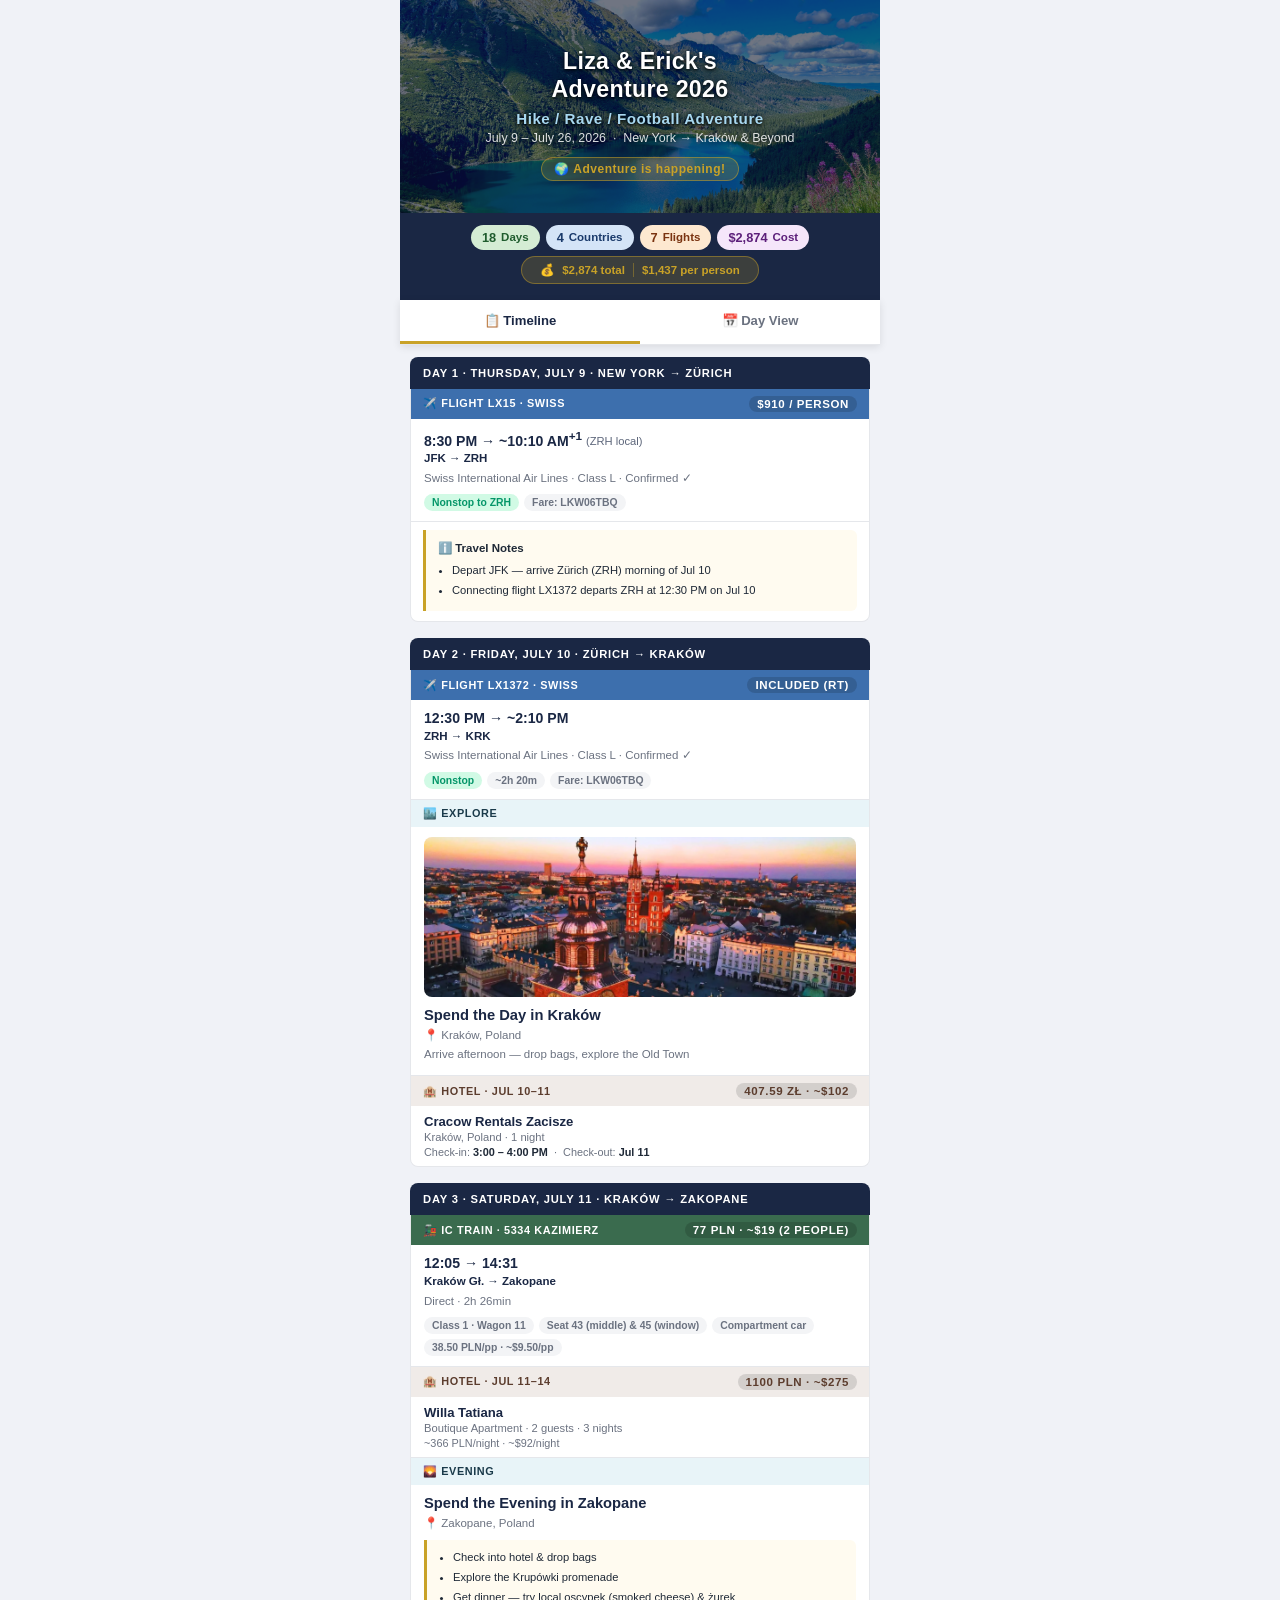
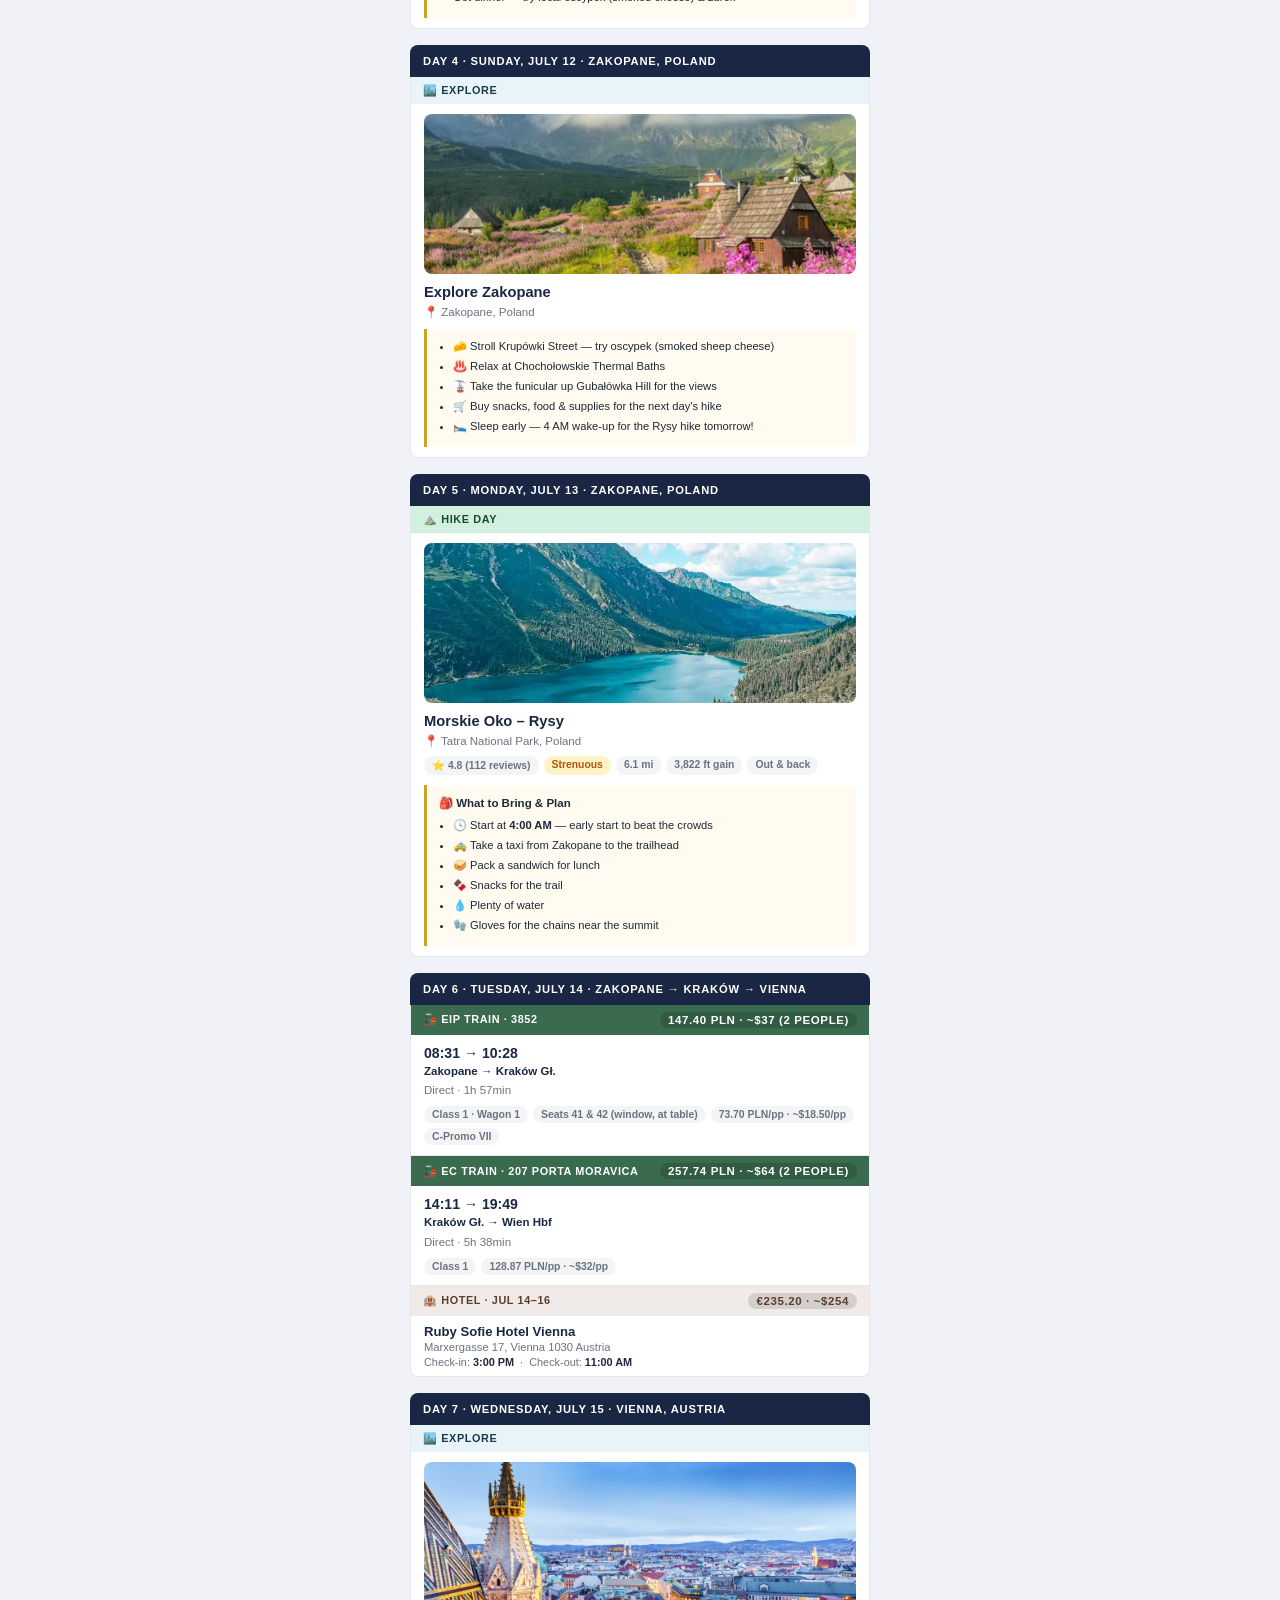
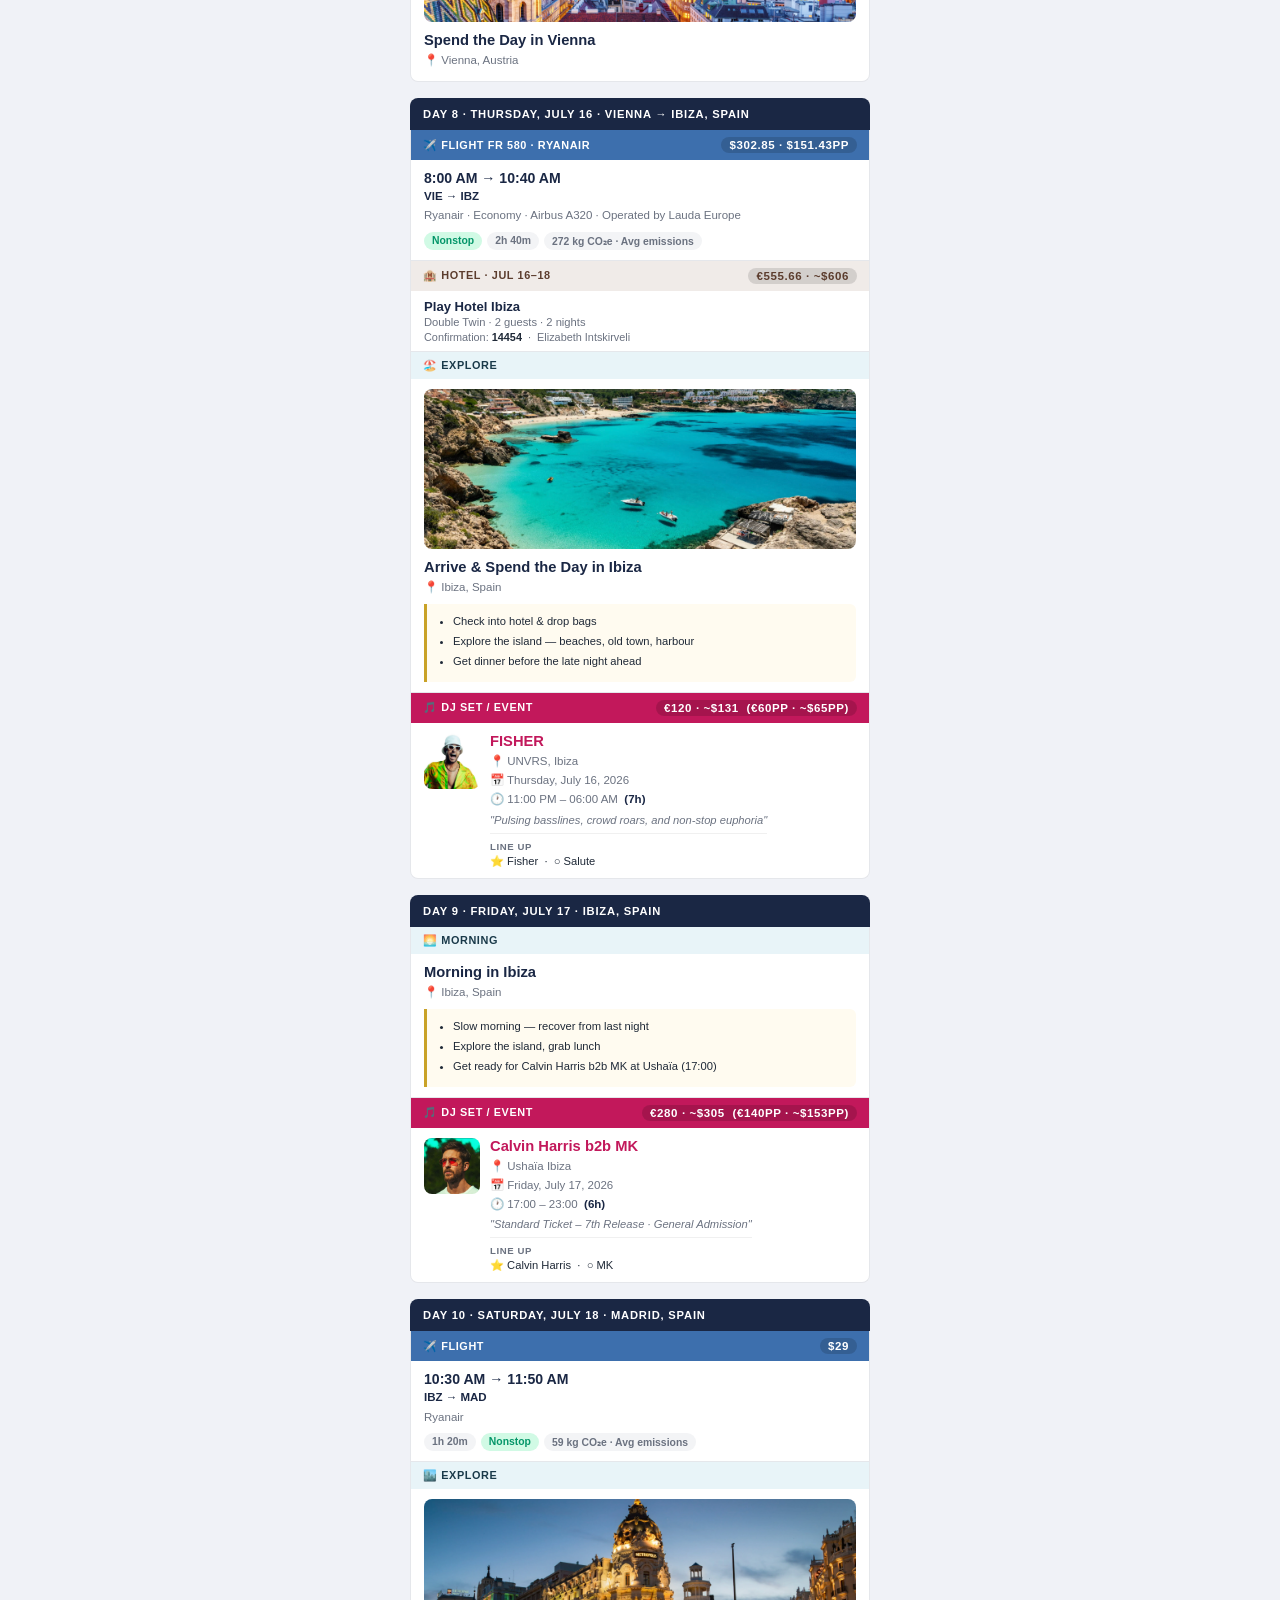
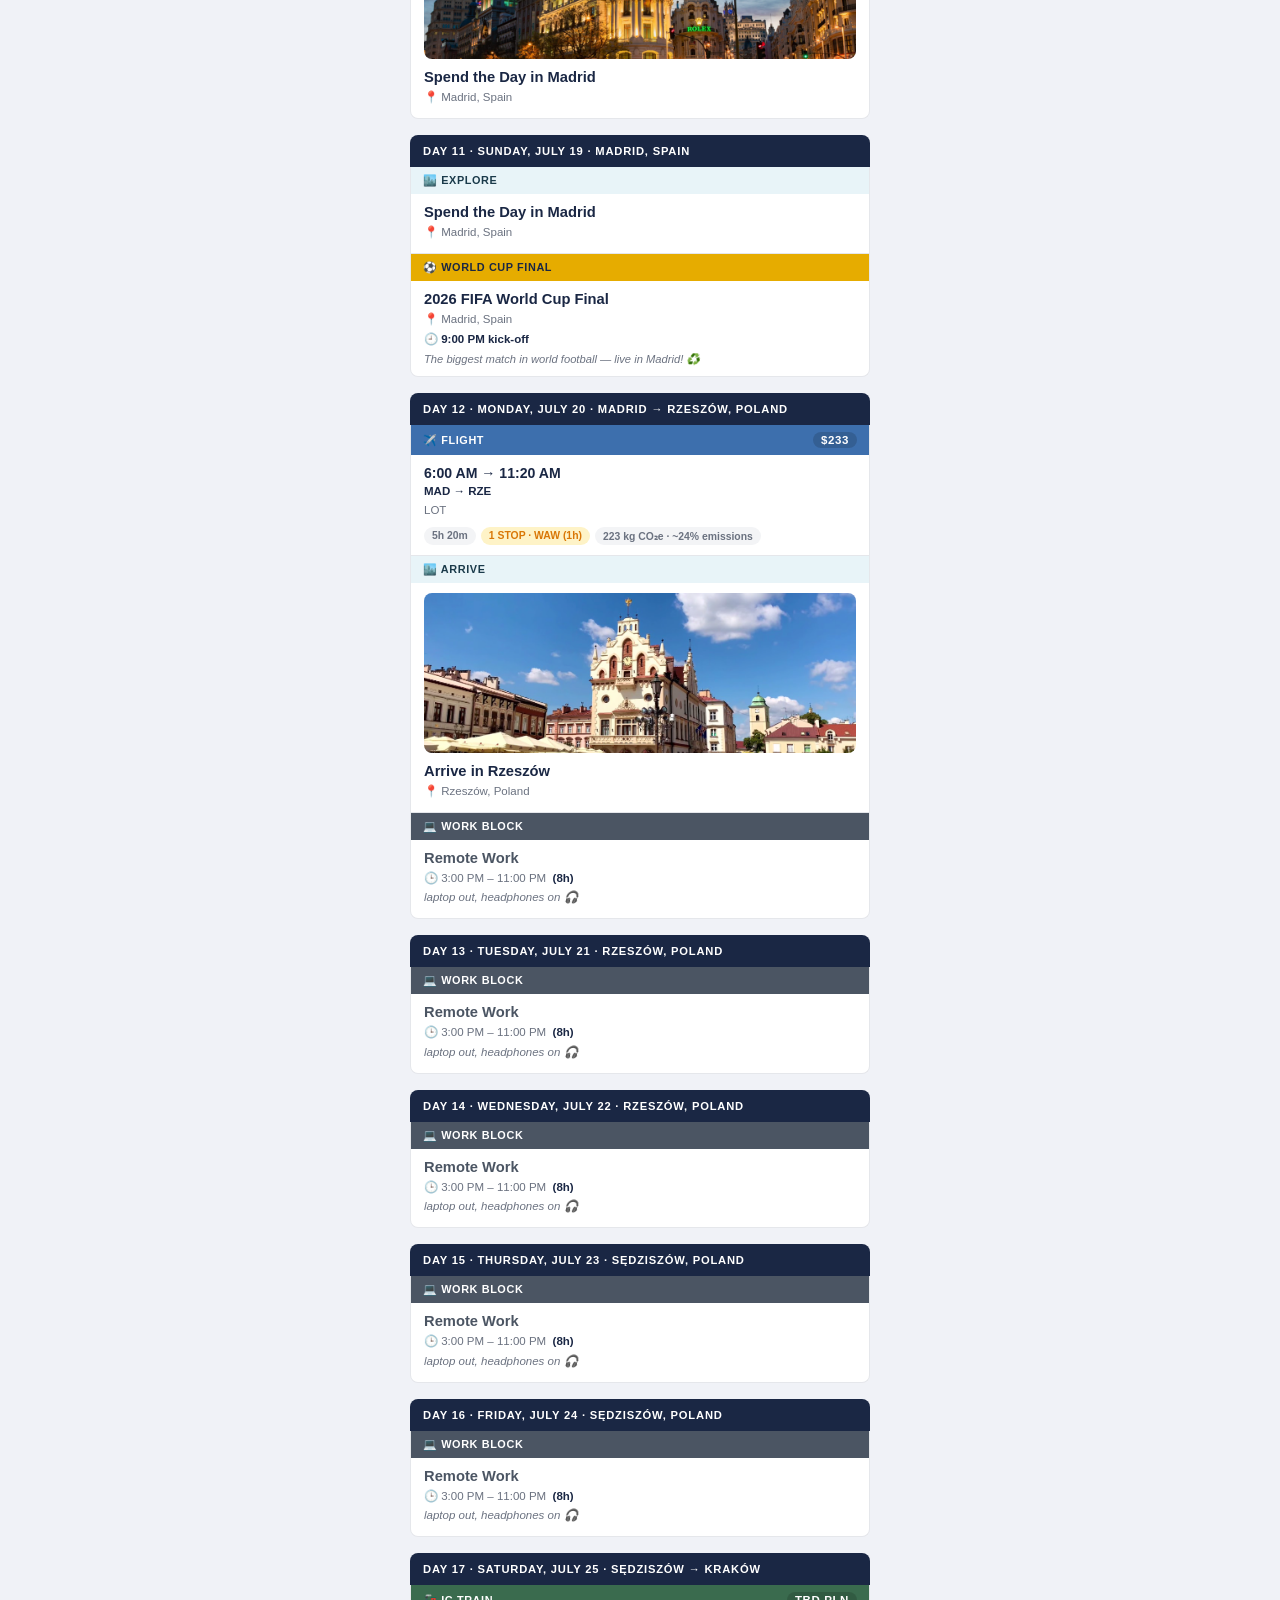
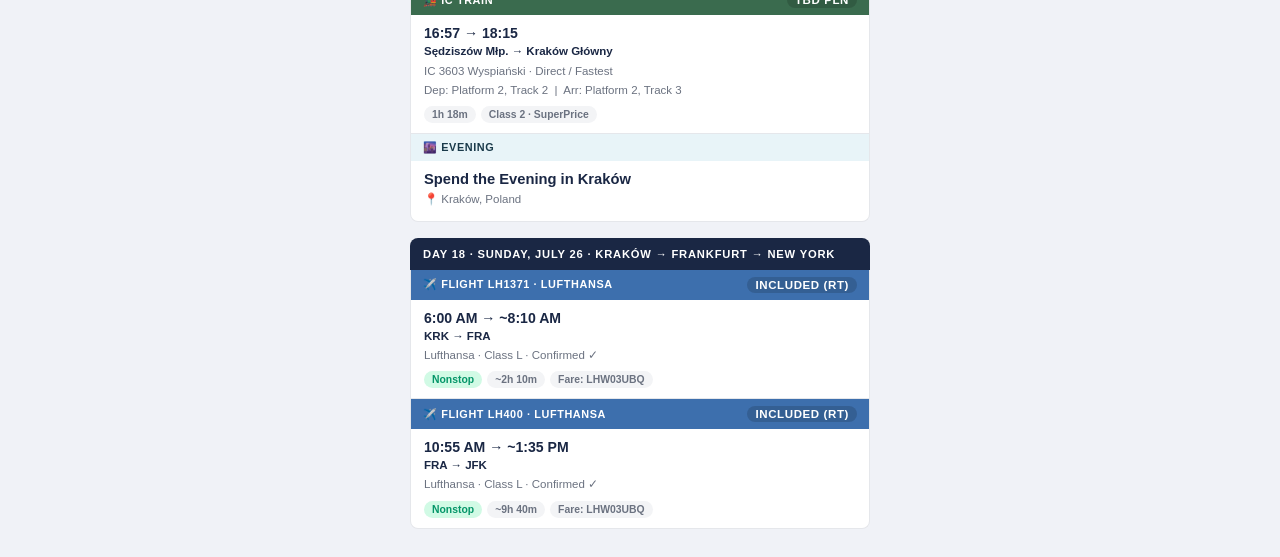
==== commit 4360d1e6: "update" ====
--- a/Itinerary/itinerary.html
+++ b/Itinerary/itinerary.html
@@ -530,17 +530,10 @@
   <div class="stat-item"><span class="stat-value">18</span><span class="stat-label">Days</span></div>
   <div class="stat-item"><span class="stat-value">4</span><span class="stat-label">Countries</span></div>
   <div class="stat-item"><span class="stat-value">7</span><span class="stat-label">Flights</span></div>
-<<<<<<< HEAD
   <div class="stat-item"><span class="stat-value">$2,874</span><span class="stat-label">Cost</span></div>
   <div style="width:100%;display:flex;justify-content:center;">
     <div class="stat-item-cost">
       💰 <span>$2,874 total</span><div class="divider"></div><span>$1,437 per person</span>
-=======
-  <div class="stat-item"><span class="stat-value">$2,813</span><span class="stat-label">Cost</span></div>
-  <div style="width:100%;display:flex;justify-content:center;">
-    <div class="stat-item-cost">
-      💰 <span>$2,813 total</span><div class="divider"></div><span>$1,407 per person</span>
->>>>>>> 33a6a21eb7910843b06e06deffa616fab56d9429
     </div>
   </div>
 </div>
@@ -618,7 +611,6 @@
           <div class="act-sub">Arrive afternoon — drop bags, explore the Old Town</div>
         </div>
       </div>
-<<<<<<< HEAD
       <div class="activity-card">
         <div class="act-header" style="background:#f0ebe8;color:#5c3d2e;">
           <span>🏨 HOTEL · Jul 10–11</span>
@@ -628,16 +620,6 @@
           <div style="font-size:0.82rem;font-weight:800;color:var(--navy);">Cracow Rentals Zacisze</div>
           <div style="font-size:0.7rem;color:var(--text-muted);margin-top:2px;">Kraków, Poland · 1 night</div>
           <div style="font-size:0.68rem;color:var(--text-muted);margin-top:3px;">Check-in: <b style="color:var(--text);">3:00 – 4:00 PM</b> &nbsp;·&nbsp; Check-out: <b style="color:var(--text);">Jul 11</b></div>
-=======
-      <div class="activity-card type-work">
-        <div class="act-header">
-          <span>💻 WORK BLOCK</span>
-        </div>
-        <div class="act-body">
-          <div class="act-title">Remote Work</div>
-          <div class="act-sub">🕒 3:00 PM – 11:00 PM &nbsp;<b>(8h)</b></div>
-          <div class="act-sub" style="font-style:italic">laptop out, headphones on 🎧</div>
->>>>>>> 33a6a21eb7910843b06e06deffa616fab56d9429
         </div>
       </div>
     </div>
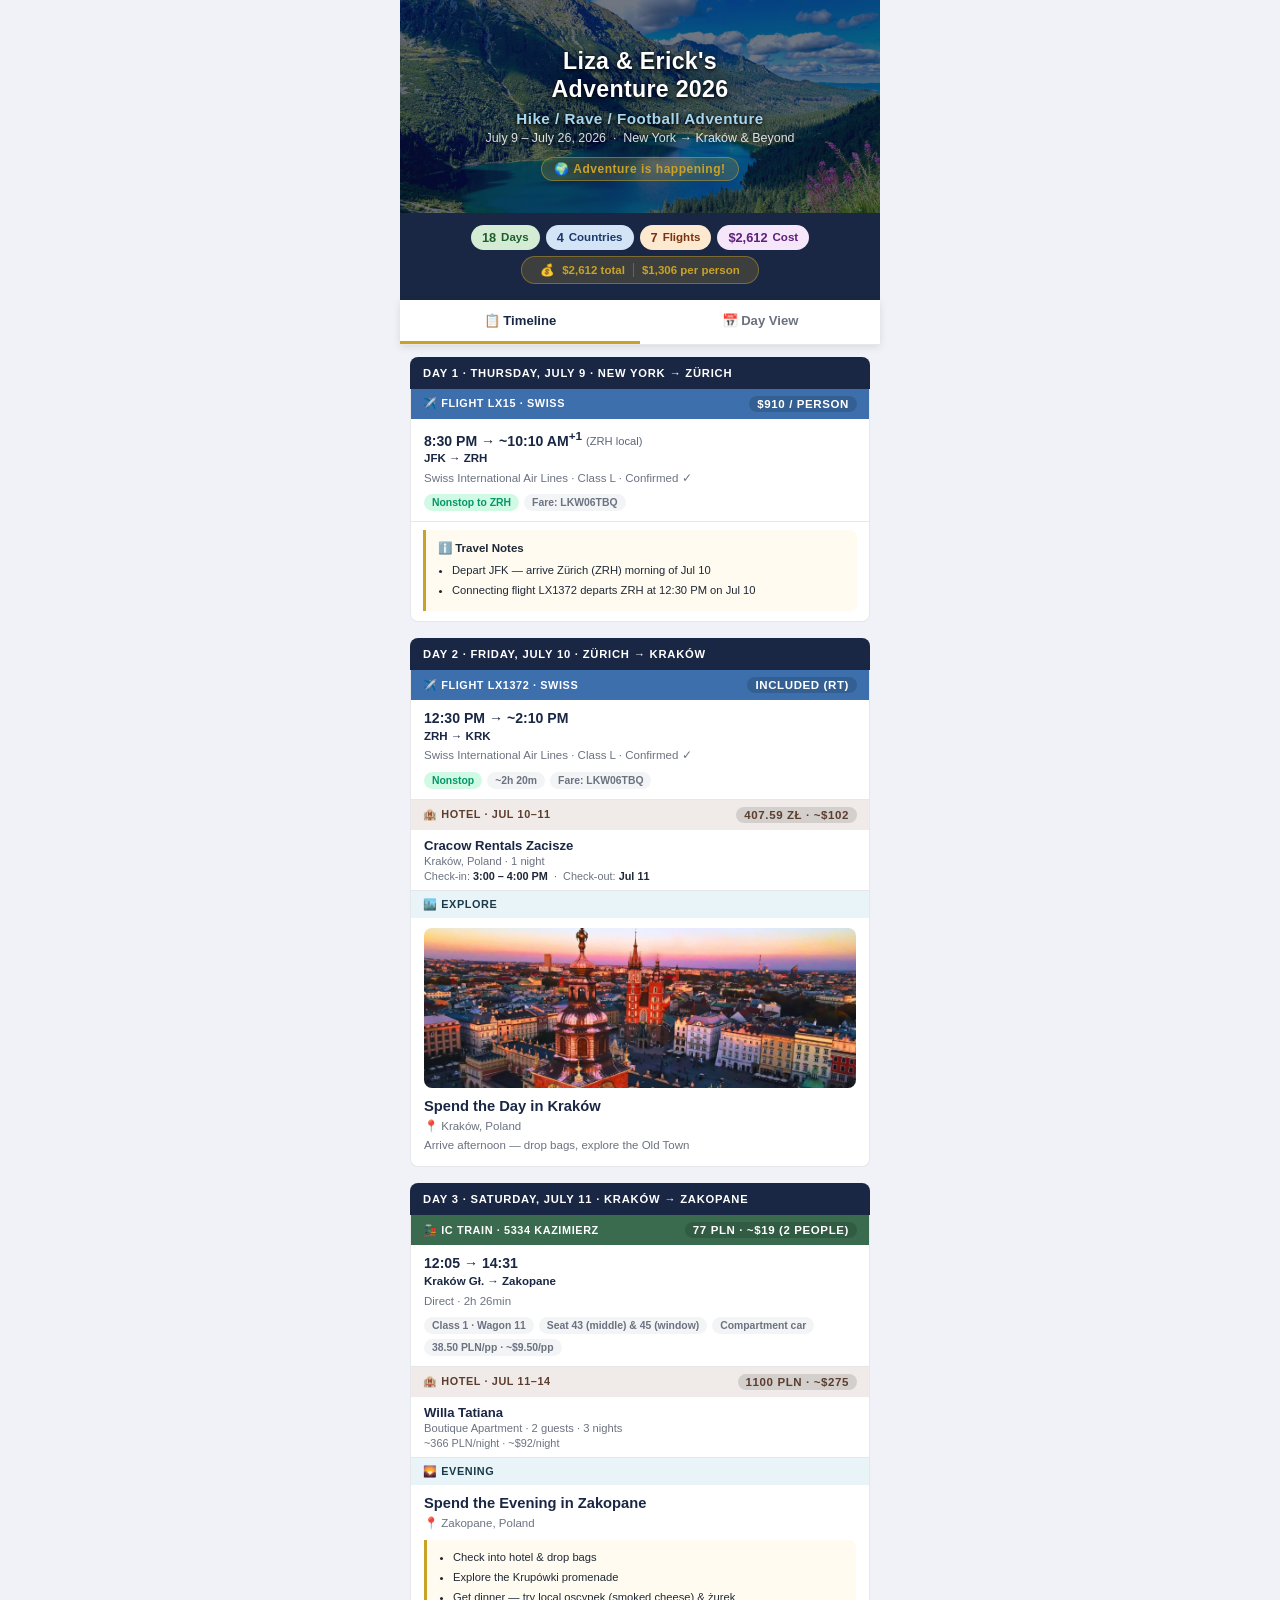
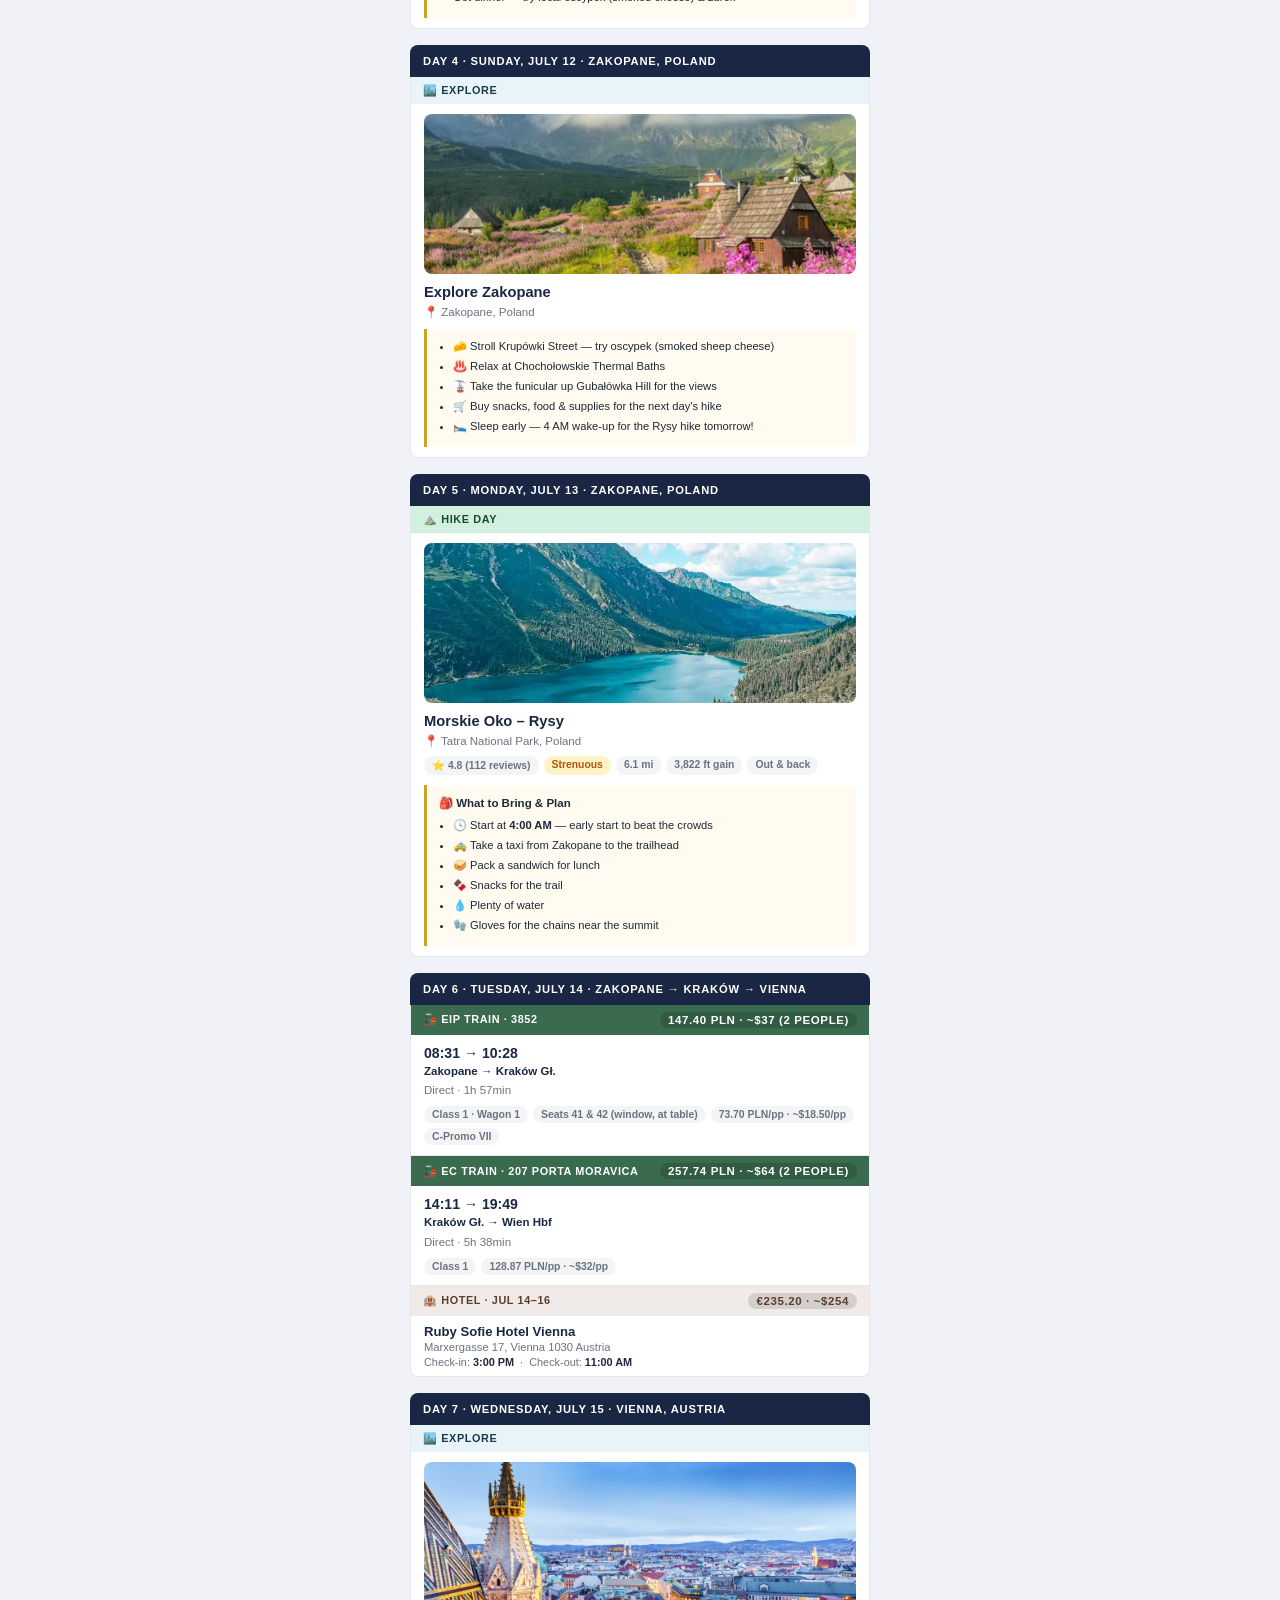
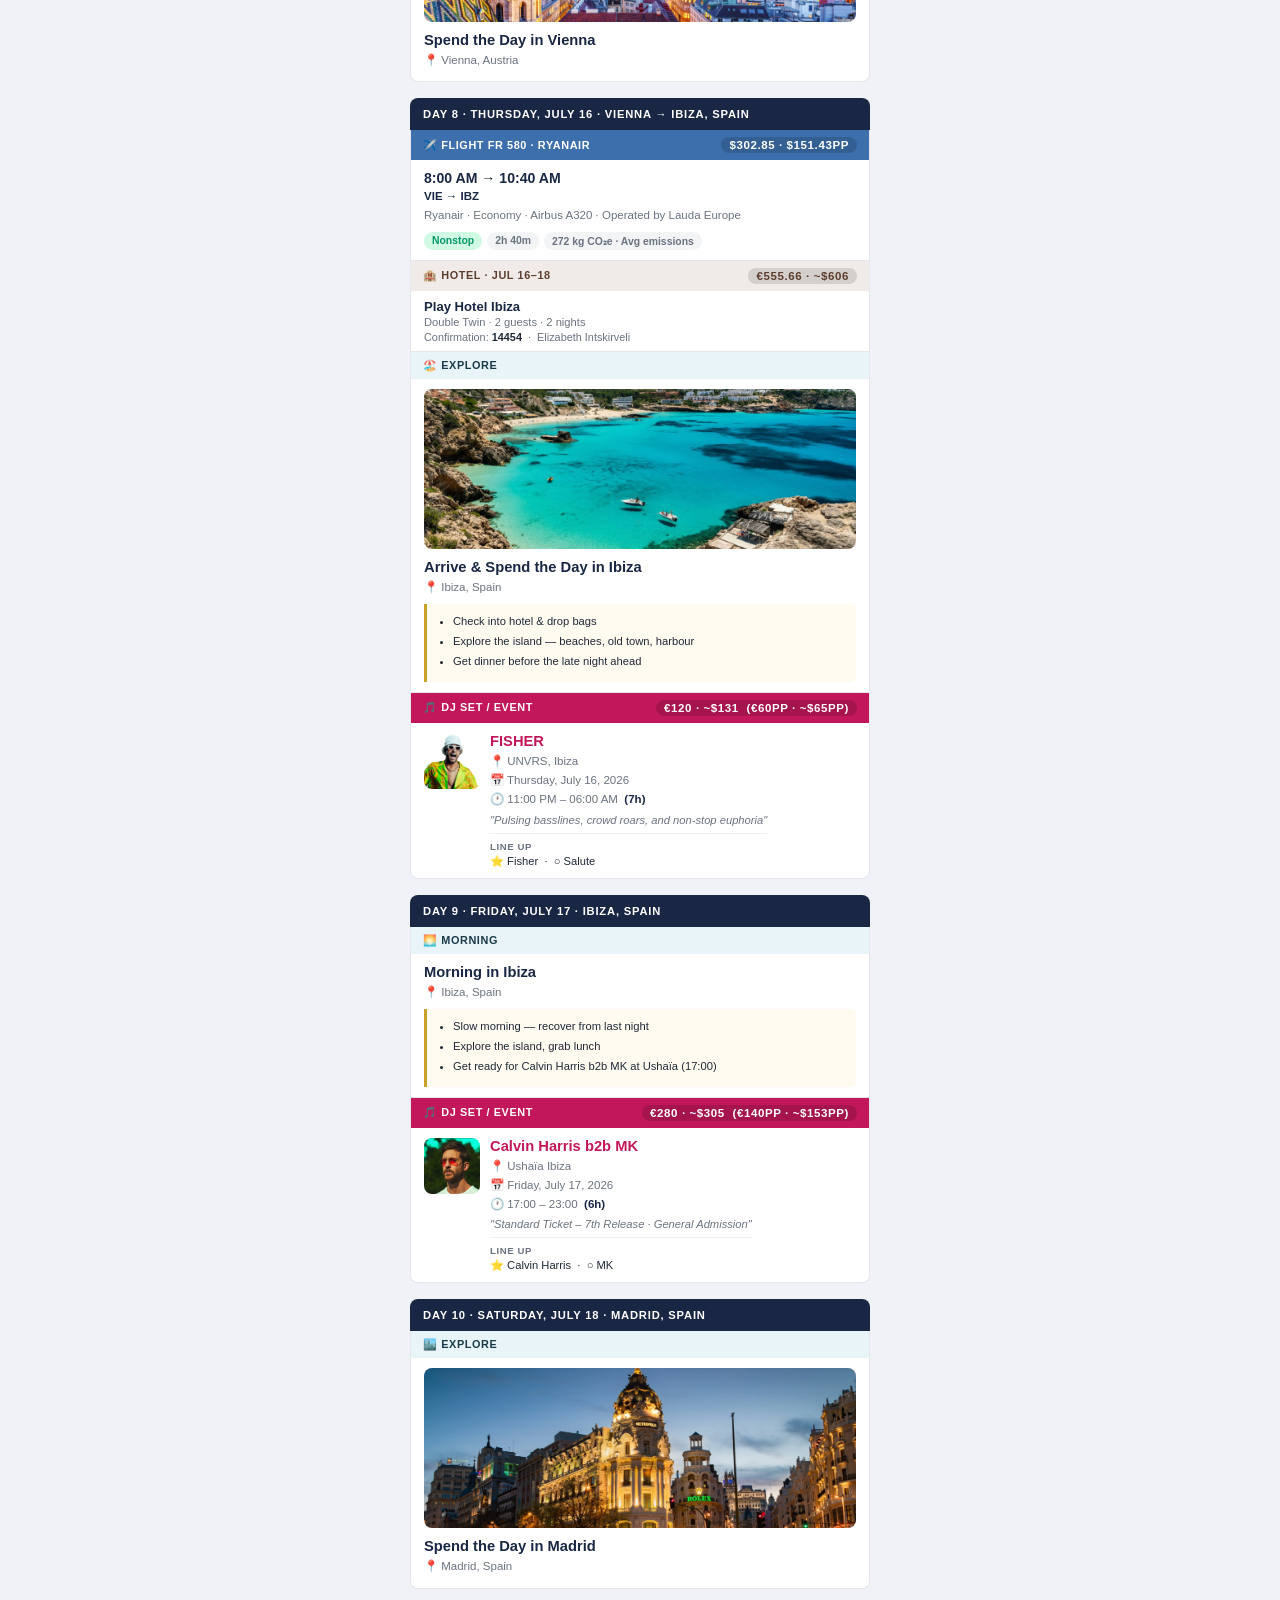
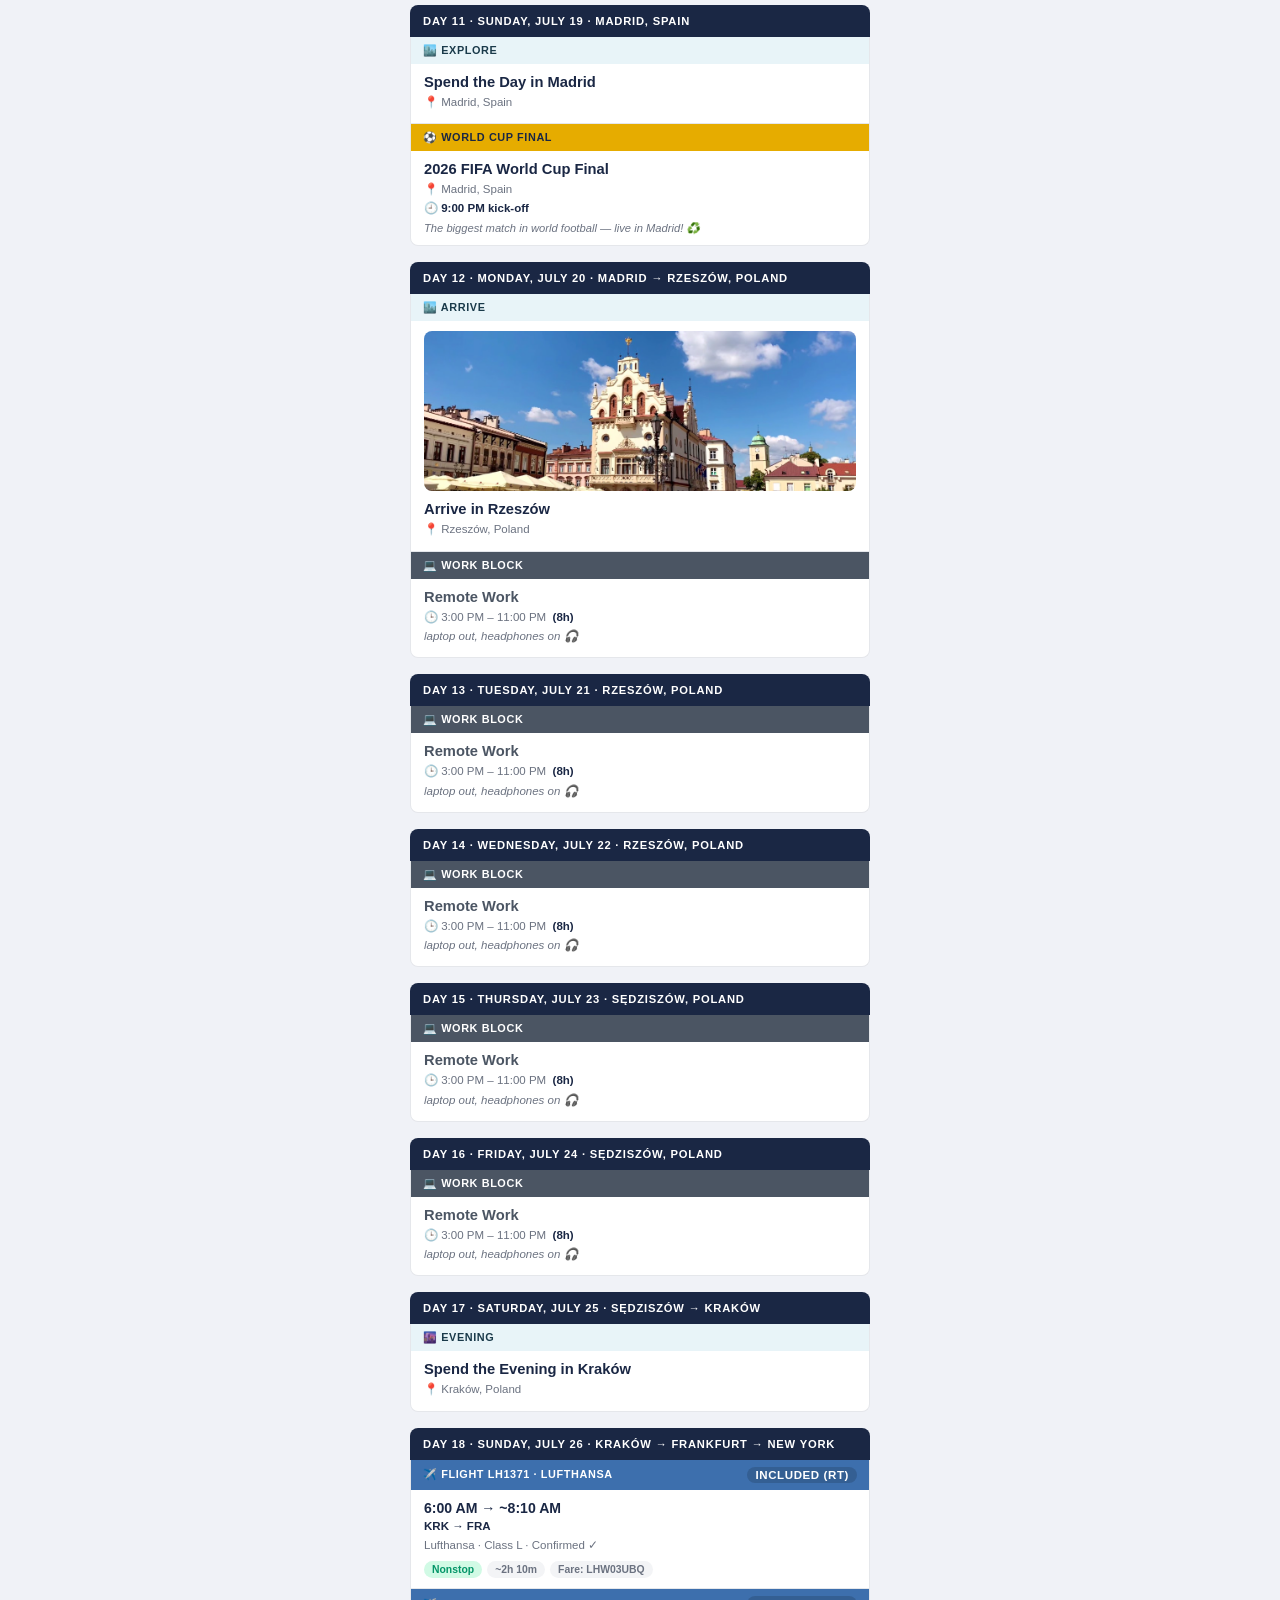
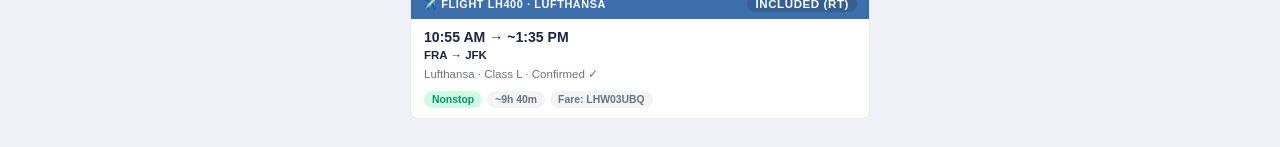
==== commit e7b87cc4: "update" ====
--- a/Itinerary/itinerary.html
+++ b/Itinerary/itinerary.html
@@ -530,10 +530,10 @@
   <div class="stat-item"><span class="stat-value">18</span><span class="stat-label">Days</span></div>
   <div class="stat-item"><span class="stat-value">4</span><span class="stat-label">Countries</span></div>
   <div class="stat-item"><span class="stat-value">7</span><span class="stat-label">Flights</span></div>
-  <div class="stat-item"><span class="stat-value">$2,874</span><span class="stat-label">Cost</span></div>
+  <div class="stat-item"><span class="stat-value">$2,612</span><span class="stat-label">Cost</span></div>
   <div style="width:100%;display:flex;justify-content:center;">
     <div class="stat-item-cost">
-      💰 <span>$2,874 total</span><div class="divider"></div><span>$1,437 per person</span>
+      💰 <span>$2,612 total</span><div class="divider"></div><span>$1,306 per person</span>
     </div>
   </div>
 </div>
@@ -601,6 +601,17 @@
         </div>
       </div>
       <div class="activity-card">
+        <div class="act-header" style="background:#f0ebe8;color:#5c3d2e;">
+          <span>🏨 HOTEL · Jul 10–11</span>
+          <span class="price-badge" style="background:rgba(0,0,0,0.12);">407.59 zł · ~$102</span>
+        </div>
+        <div class="act-body" style="padding:8px 13px;">
+          <div style="font-size:0.82rem;font-weight:800;color:var(--navy);">Cracow Rentals Zacisze</div>
+          <div style="font-size:0.7rem;color:var(--text-muted);margin-top:2px;">Kraków, Poland · 1 night</div>
+          <div style="font-size:0.68rem;color:var(--text-muted);margin-top:3px;">Check-in: <b style="color:var(--text);">3:00 – 4:00 PM</b> &nbsp;·&nbsp; Check-out: <b style="color:var(--text);">Jul 11</b></div>
+        </div>
+      </div>
+      <div class="activity-card">
         <div class="act-header" style="background:#e8f4f8;color:#1a3a4a;">
           <span>🏙️ EXPLORE</span>
         </div>
@@ -609,17 +620,6 @@
           <div class="act-title" style="color:var(--navy)">Spend the Day in Kraków</div>
           <div class="act-sub">📍 Kraków, Poland</div>
           <div class="act-sub">Arrive afternoon — drop bags, explore the Old Town</div>
-        </div>
-      </div>
-      <div class="activity-card">
-        <div class="act-header" style="background:#f0ebe8;color:#5c3d2e;">
-          <span>🏨 HOTEL · Jul 10–11</span>
-          <span class="price-badge" style="background:rgba(0,0,0,0.12);">407.59 zł · ~$102</span>
-        </div>
-        <div class="act-body" style="padding:8px 13px;">
-          <div style="font-size:0.82rem;font-weight:800;color:var(--navy);">Cracow Rentals Zacisze</div>
-          <div style="font-size:0.7rem;color:var(--text-muted);margin-top:2px;">Kraków, Poland · 1 night</div>
-          <div style="font-size:0.68rem;color:var(--text-muted);margin-top:3px;">Check-in: <b style="color:var(--text);">3:00 – 4:00 PM</b> &nbsp;·&nbsp; Check-out: <b style="color:var(--text);">Jul 11</b></div>
         </div>
       </div>
     </div>
@@ -925,22 +925,6 @@
   <div class="day-section">
     <div class="day-header">DAY 10 · SATURDAY, JULY 18 · MADRID, SPAIN</div>
     <div class="activities">
-      <div class="activity-card type-flight">
-        <div class="act-header">
-          <span>✈️ FLIGHT</span>
-          <span class="price-badge">$29</span>
-        </div>
-        <div class="act-body">
-          <div class="act-route">10:30 AM → 11:50 AM</div>
-          <div class="act-sub"><b>IBZ → MAD</b></div>
-          <div class="act-sub">Ryanair</div>
-          <div class="chips">
-            <span class="chip">1h 20m</span>
-            <span class="chip nonstop">Nonstop</span>
-            <span class="chip">59 kg CO₂e · Avg emissions</span>
-          </div>
-        </div>
-      </div>
       <div class="activity-card">
         <div class="act-header" style="background:#e8f4f8;color:#1a3a4a;">
           <span>🏙️ EXPLORE</span>
@@ -985,22 +969,6 @@
   <div class="day-section">
     <div class="day-header">DAY 12 · MONDAY, JULY 20 · MADRID → RZESZÓW, POLAND</div>
     <div class="activities">
-      <div class="activity-card type-flight">
-        <div class="act-header">
-          <span>✈️ FLIGHT</span>
-          <span class="price-badge">$233</span>
-        </div>
-        <div class="act-body">
-          <div class="act-route">6:00 AM → 11:20 AM</div>
-          <div class="act-sub"><b>MAD → RZE</b></div>
-          <div class="act-sub">LOT</div>
-          <div class="chips">
-            <span class="chip">5h 20m</span>
-            <span class="chip stop">1 STOP · WAW (1h)</span>
-            <span class="chip">223 kg CO₂e · ~24% emissions</span>
-          </div>
-        </div>
-      </div>
       <div class="activity-card">
         <div class="act-header" style="background:#e8f4f8;color:#1a3a4a;">
           <span>🏙️ ARRIVE</span>
@@ -1088,22 +1056,6 @@
   <div class="day-section">
     <div class="day-header">DAY 17 · SATURDAY, JULY 25 · SĘDZISZÓW → KRAKÓW</div>
     <div class="activities">
-      <div class="activity-card type-train">
-        <div class="act-header">
-          <span>🚂 IC TRAIN</span>
-          <span class="price-badge">TBD PLN</span>
-        </div>
-        <div class="act-body">
-          <div class="act-route">16:57 → 18:15</div>
-          <div class="act-sub"><b>Sędziszów Młp. → Kraków Główny</b></div>
-          <div class="act-sub">IC 3603 Wyspiański · Direct / Fastest</div>
-          <div class="act-sub">Dep: Platform 2, Track 2 &nbsp;|&nbsp; Arr: Platform 2, Track 3</div>
-          <div class="chips">
-            <span class="chip">1h 18m</span>
-            <span class="chip">Class 2 · SuperPrice</span>
-          </div>
-        </div>
-      </div>
       <div class="activity-card">
         <div class="act-header" style="background:#e8f4f8;color:#1a3a4a;">
           <span>🌆 EVENING</span>
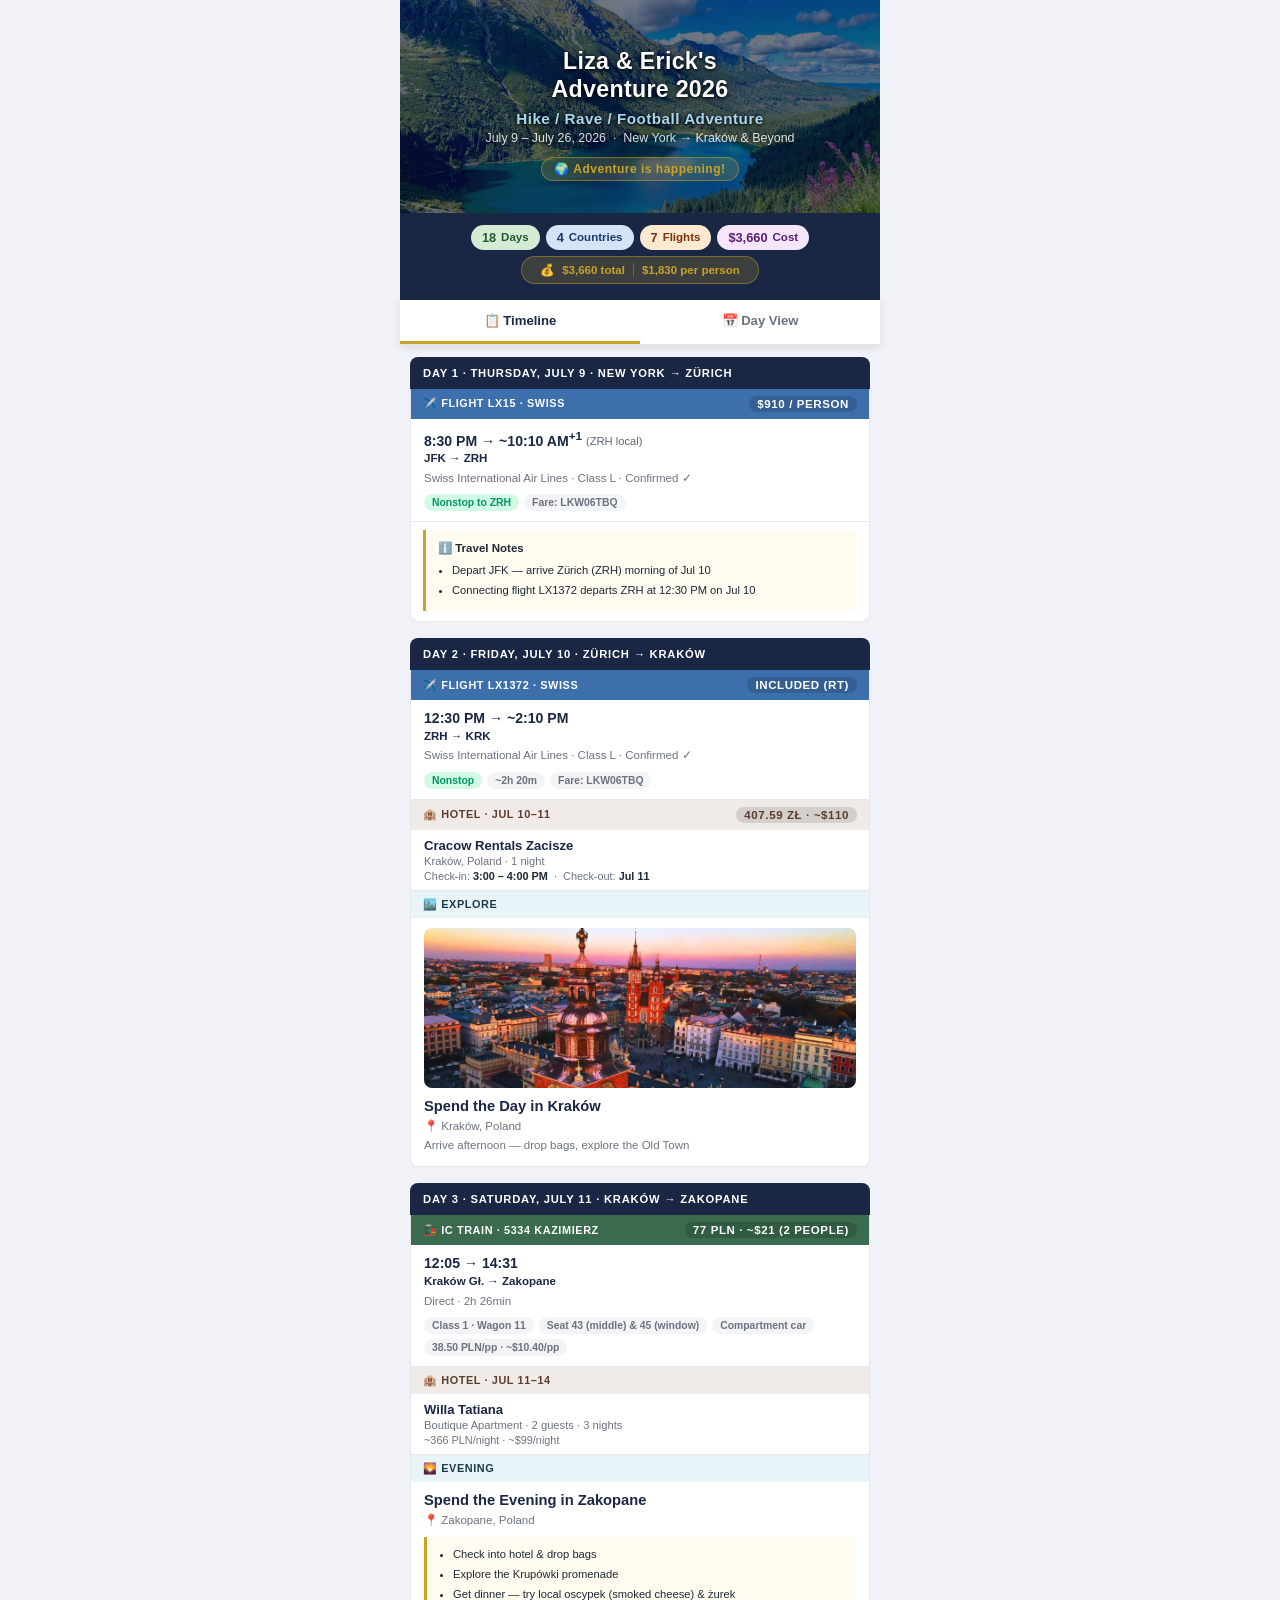
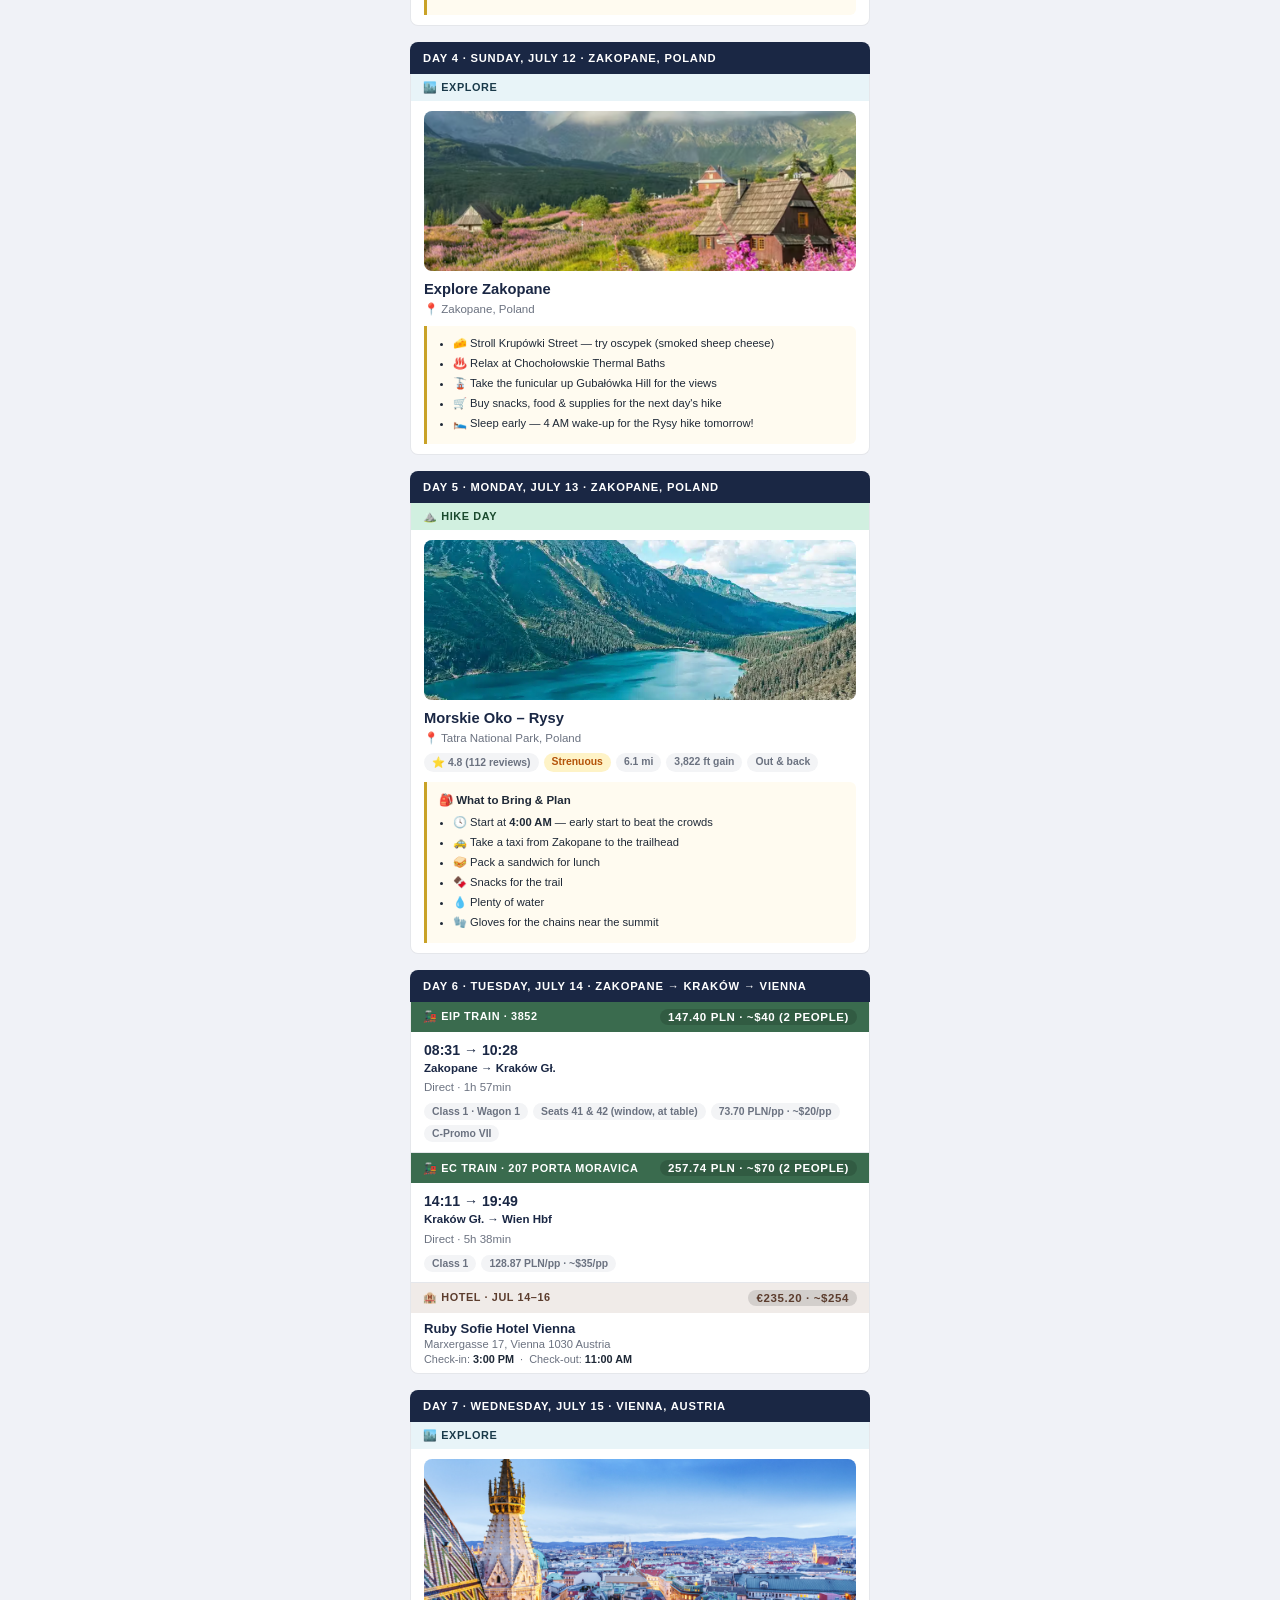
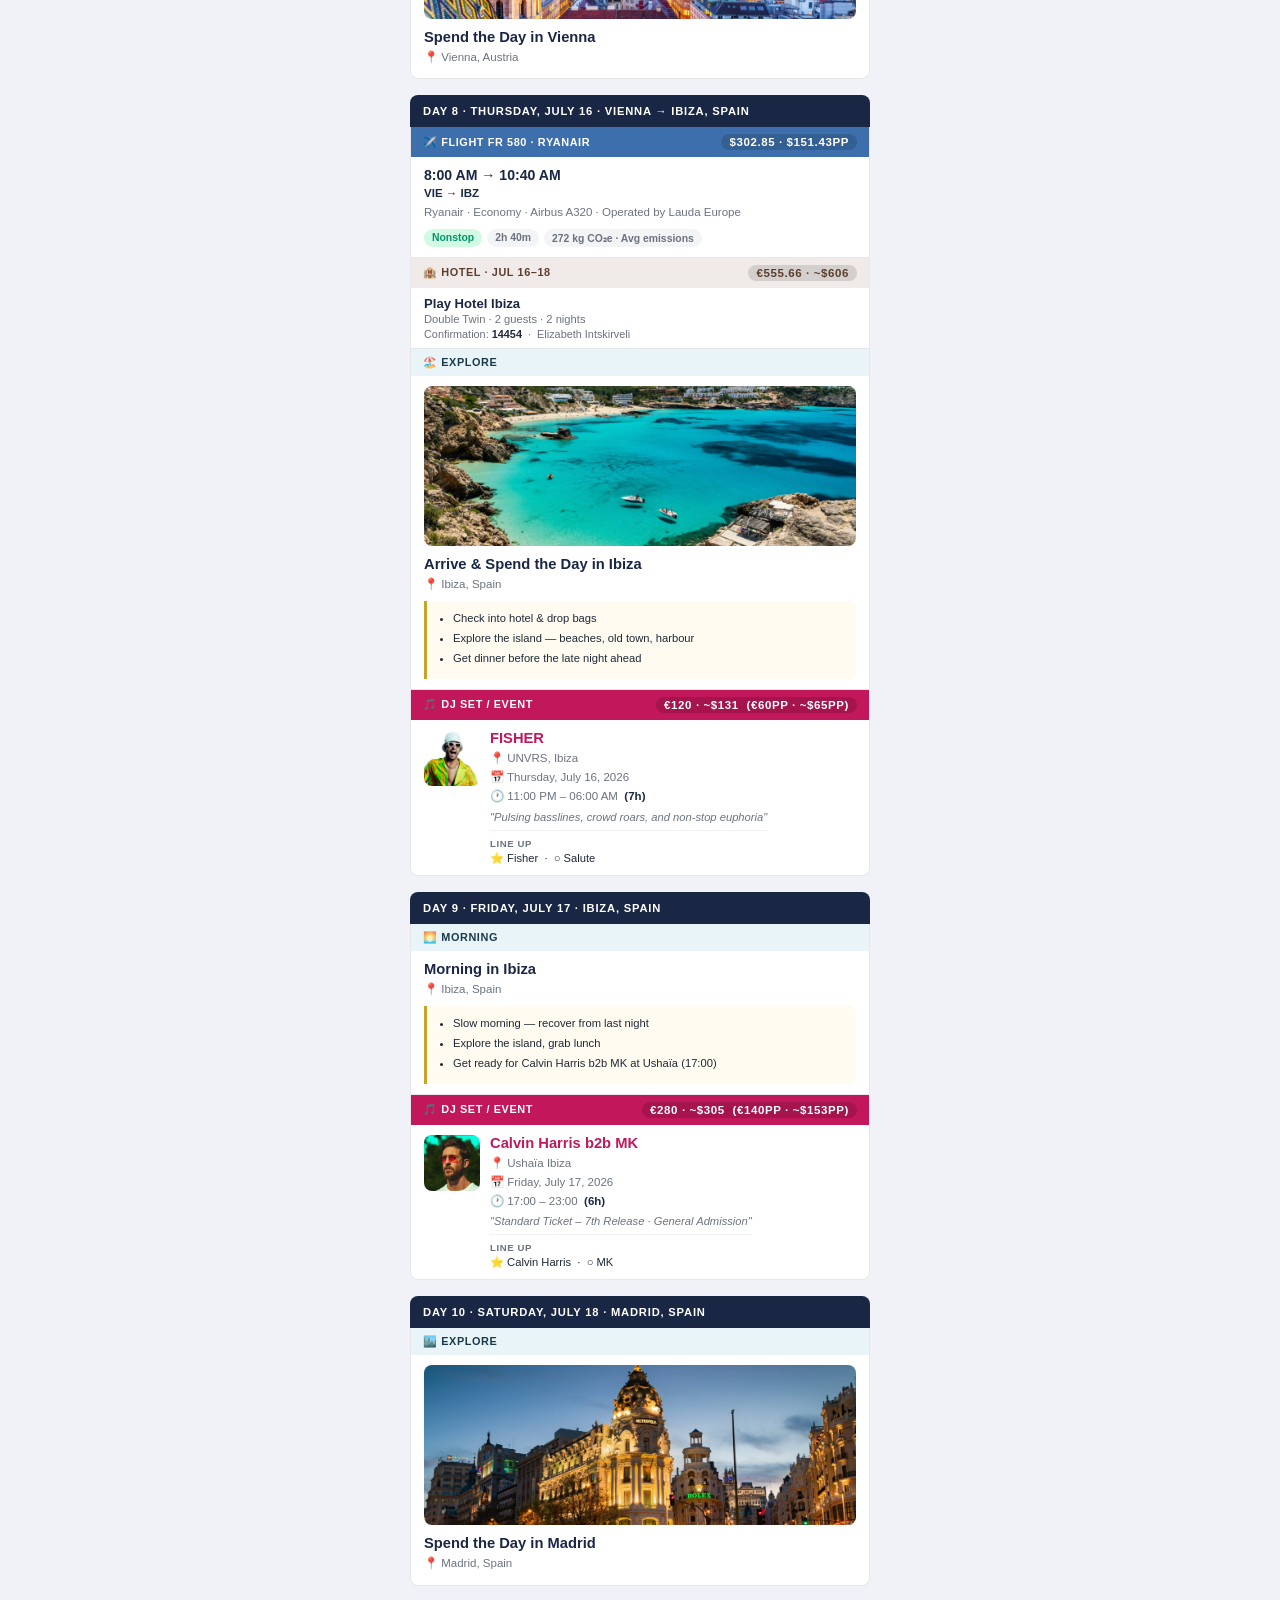
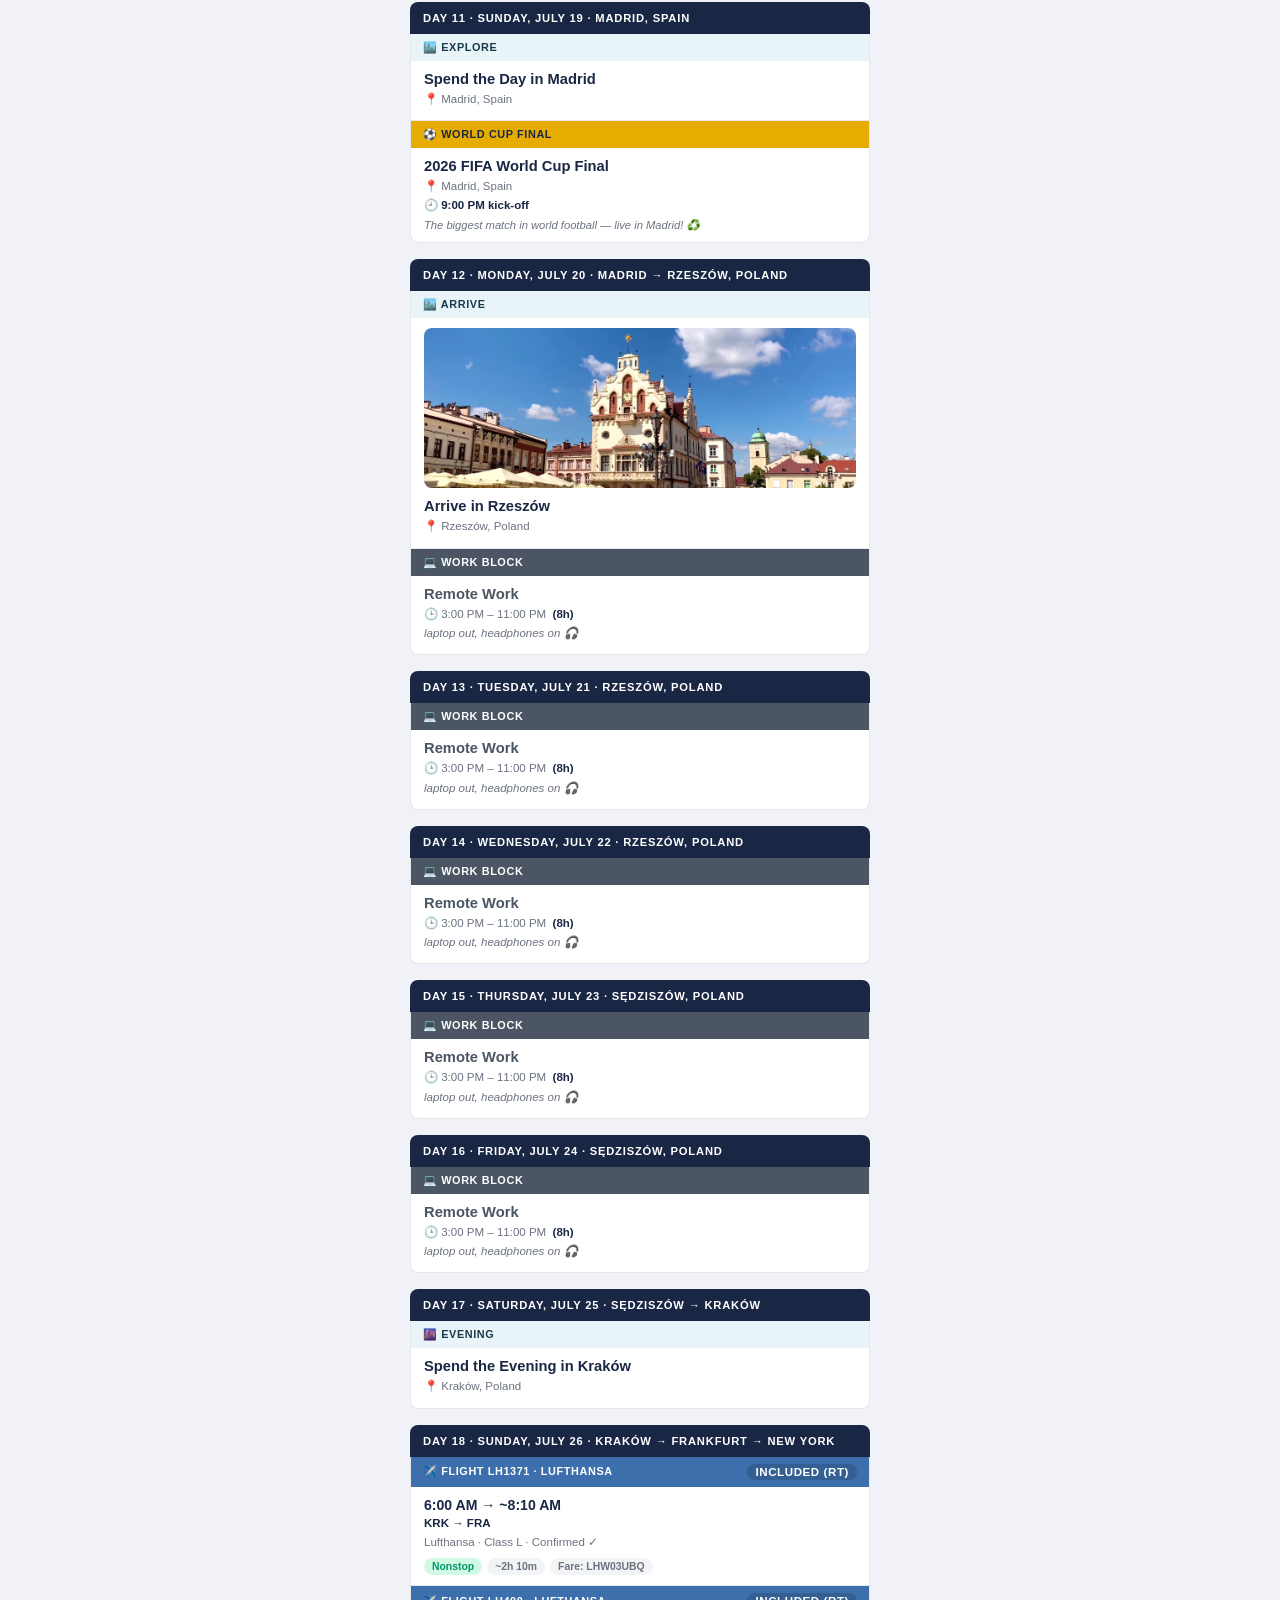
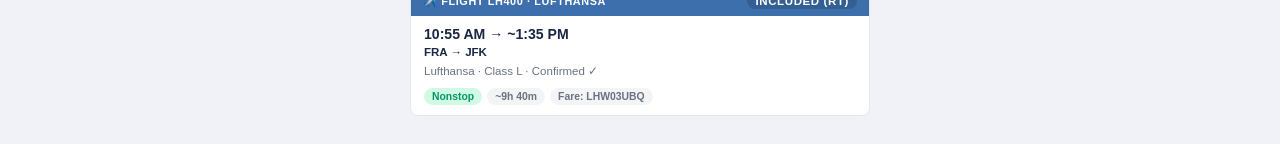
==== commit c9ccdc24: "update" ====
--- a/Itinerary/itinerary.html
+++ b/Itinerary/itinerary.html
@@ -530,10 +530,10 @@
   <div class="stat-item"><span class="stat-value">18</span><span class="stat-label">Days</span></div>
   <div class="stat-item"><span class="stat-value">4</span><span class="stat-label">Countries</span></div>
   <div class="stat-item"><span class="stat-value">7</span><span class="stat-label">Flights</span></div>
-  <div class="stat-item"><span class="stat-value">$2,612</span><span class="stat-label">Cost</span></div>
+  <div class="stat-item"><span class="stat-value">$3,660</span><span class="stat-label">Cost</span></div>
   <div style="width:100%;display:flex;justify-content:center;">
     <div class="stat-item-cost">
-      💰 <span>$2,612 total</span><div class="divider"></div><span>$1,306 per person</span>
+      💰 <span>$3,660 total</span><div class="divider"></div><span>$1,830 per person</span>
     </div>
   </div>
 </div>
@@ -603,7 +603,7 @@
       <div class="activity-card">
         <div class="act-header" style="background:#f0ebe8;color:#5c3d2e;">
           <span>🏨 HOTEL · Jul 10–11</span>
-          <span class="price-badge" style="background:rgba(0,0,0,0.12);">407.59 zł · ~$102</span>
+          <span class="price-badge" style="background:rgba(0,0,0,0.12);">407.59 zł · ~$110</span>
         </div>
         <div class="act-body" style="padding:8px 13px;">
           <div style="font-size:0.82rem;font-weight:800;color:var(--navy);">Cracow Rentals Zacisze</div>
@@ -632,7 +632,7 @@
       <div class="activity-card type-train">
         <div class="act-header">
           <span>🚂 IC TRAIN · 5334 Kazimierz</span>
-          <span class="price-badge">77 PLN · ~$19 (2 people)</span>
+          <span class="price-badge">77 PLN · ~$21 (2 people)</span>
         </div>
         <div class="act-body">
           <div class="act-route">12:05 → 14:31</div>
@@ -642,19 +642,18 @@
             <span class="chip">Class 1 · Wagon 11</span>
             <span class="chip">Seat 43 (middle) &amp; 45 (window)</span>
             <span class="chip">Compartment car</span>
-            <span class="chip">38.50 PLN/pp · ~$9.50/pp</span>
+            <span class="chip">38.50 PLN/pp · ~$10.40/pp</span>
           </div>
         </div>
       </div>
       <div class="activity-card">
         <div class="act-header" style="background:#f0ebe8;color:#5c3d2e;">
           <span>🏨 HOTEL · Jul 11–14</span>
-          <span class="price-badge" style="background:rgba(0,0,0,0.12);">1100 PLN · ~$275</span>
         </div>
         <div class="act-body" style="padding:8px 13px;">
           <div style="font-size:0.82rem;font-weight:800;color:var(--navy);">Willa Tatiana</div>
           <div style="font-size:0.7rem;color:var(--text-muted);margin-top:2px;">Boutique Apartment · 2 guests · 3 nights</div>
-          <div style="font-size:0.68rem;color:var(--text-muted);margin-top:3px;">~366 PLN/night · ~$92/night</div>
+          <div style="font-size:0.68rem;color:var(--text-muted);margin-top:3px;">~366 PLN/night · ~$99/night</div>
         </div>
       </div>
       <div class="activity-card">
@@ -744,7 +743,7 @@
       <div class="activity-card type-train">
         <div class="act-header">
           <span>🚂 EIP TRAIN · 3852</span>
-          <span class="price-badge">147.40 PLN · ~$37 (2 people)</span>
+          <span class="price-badge">147.40 PLN · ~$40 (2 people)</span>
         </div>
         <div class="act-body">
           <div class="act-route">08:31 → 10:28</div>
@@ -753,7 +752,7 @@
           <div class="chips">
             <span class="chip">Class 1 · Wagon 1</span>
             <span class="chip">Seats 41 &amp; 42 (window, at table)</span>
-            <span class="chip">73.70 PLN/pp · ~$18.50/pp</span>
+            <span class="chip">73.70 PLN/pp · ~$20/pp</span>
             <span class="chip">C-Promo VII</span>
           </div>
         </div>
@@ -762,7 +761,7 @@
       <div class="activity-card type-train">
         <div class="act-header">
           <span>🚂 EC TRAIN · 207 Porta Moravica</span>
-          <span class="price-badge">257.74 PLN · ~$64 (2 people)</span>
+          <span class="price-badge">257.74 PLN · ~$70 (2 people)</span>
         </div>
         <div class="act-body">
           <div class="act-route">14:11 → 19:49</div>
@@ -770,7 +769,7 @@
           <div class="act-sub">Direct · 5h 38min</div>
           <div class="chips">
             <span class="chip">Class 1</span>
-            <span class="chip">128.87 PLN/pp · ~$32/pp</span>
+            <span class="chip">128.87 PLN/pp · ~$35/pp</span>
           </div>
         </div>
       </div>
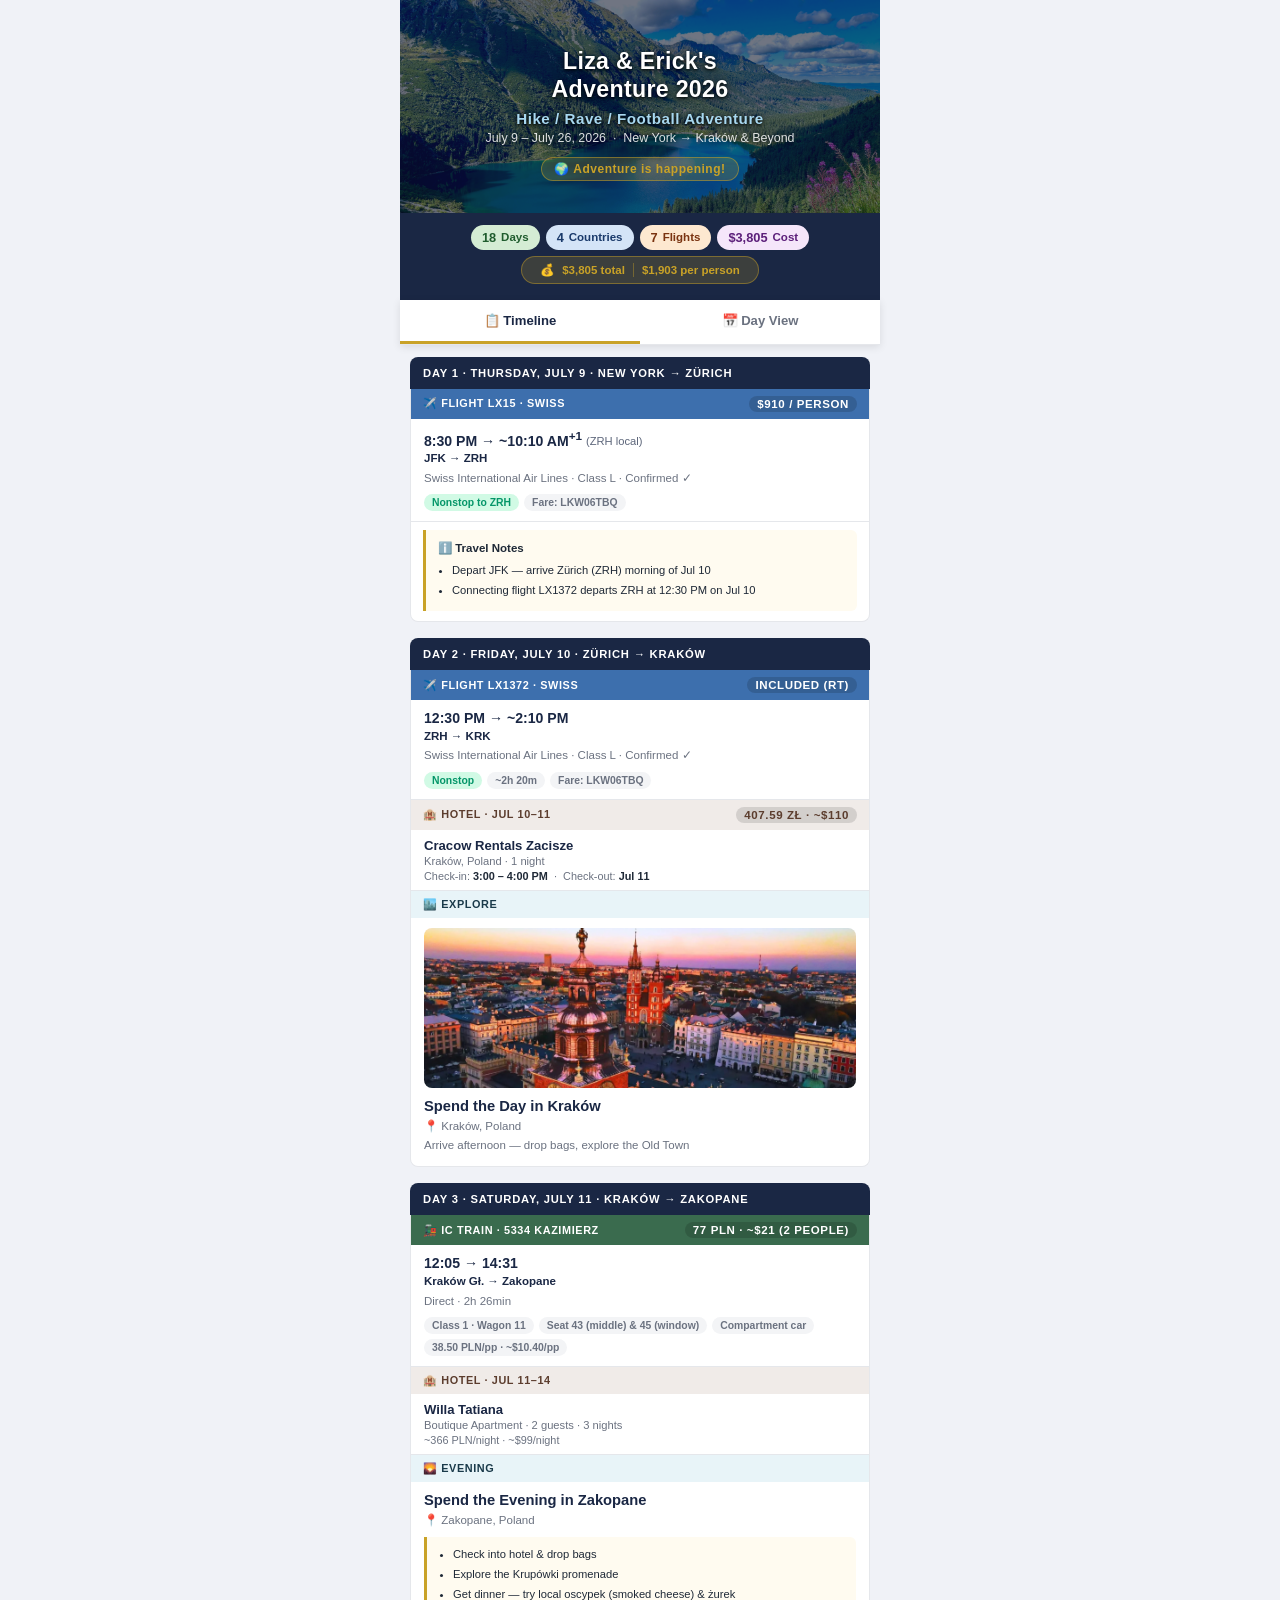
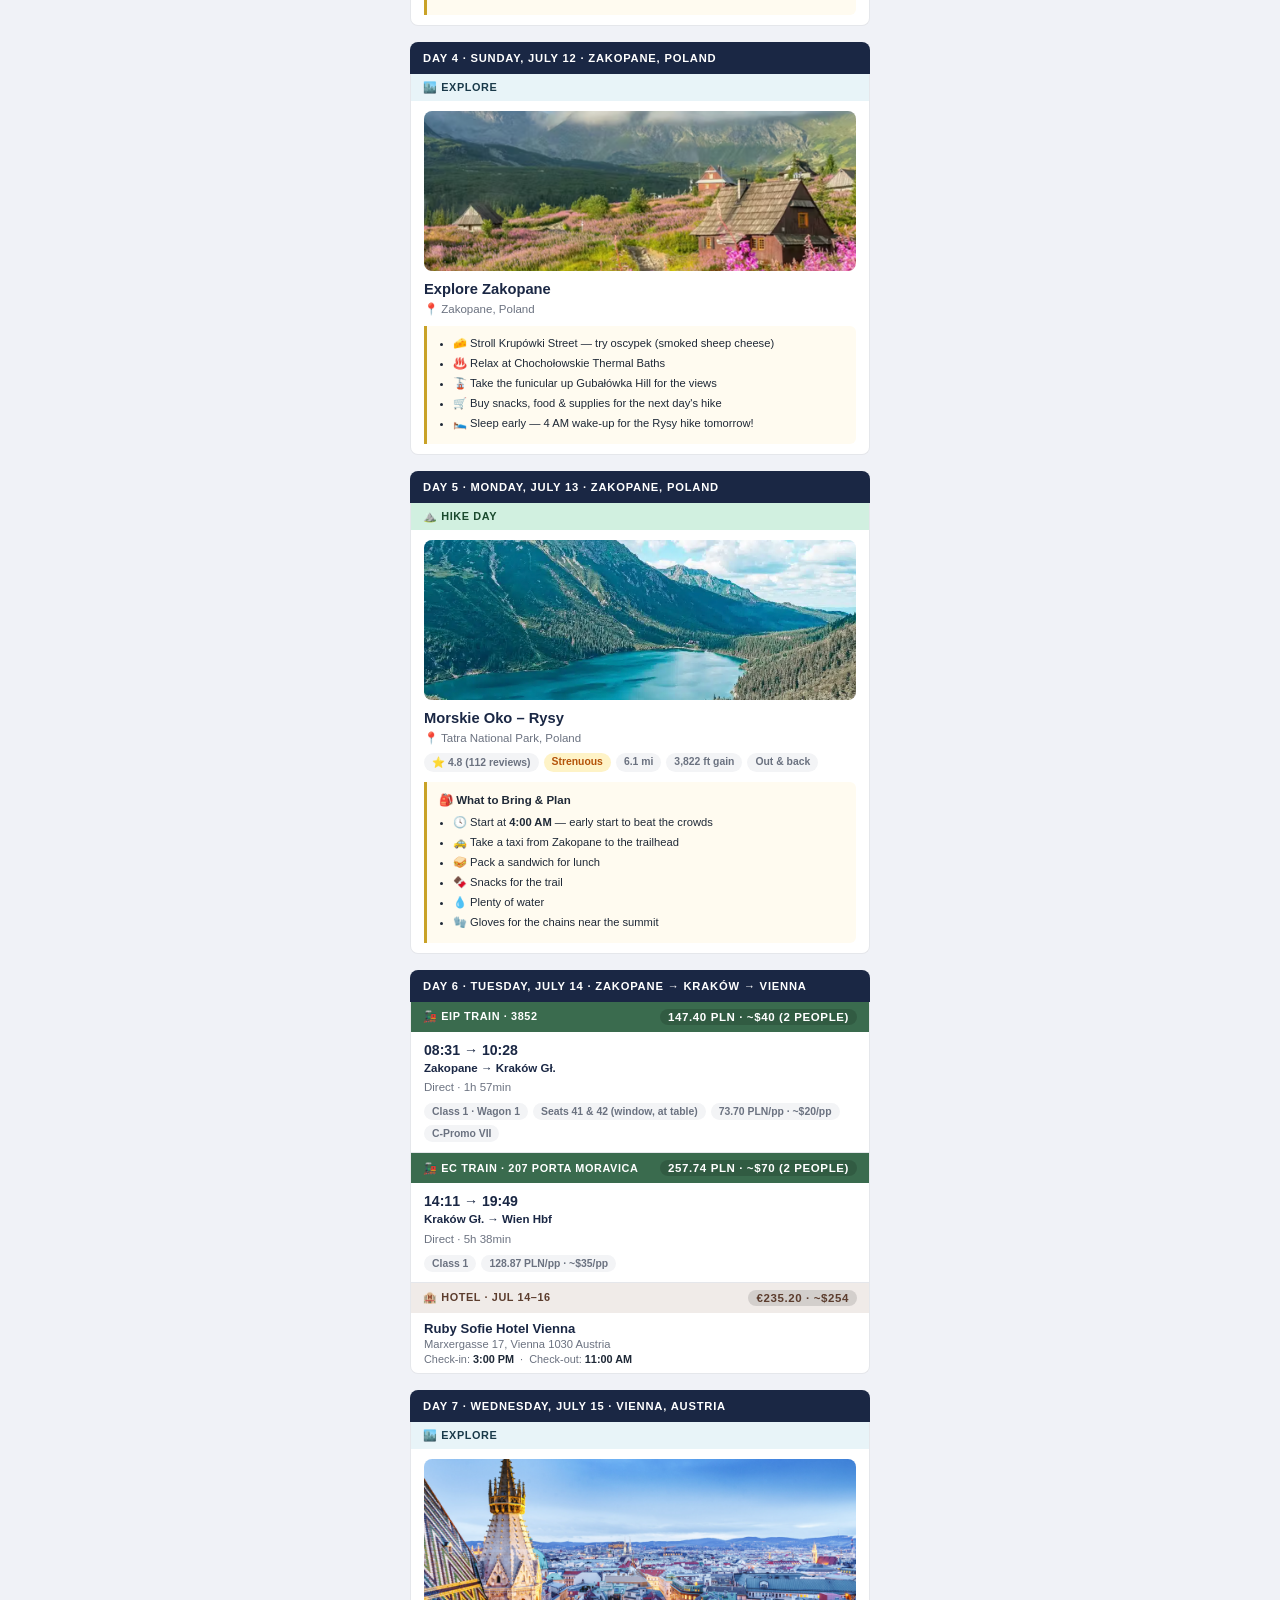
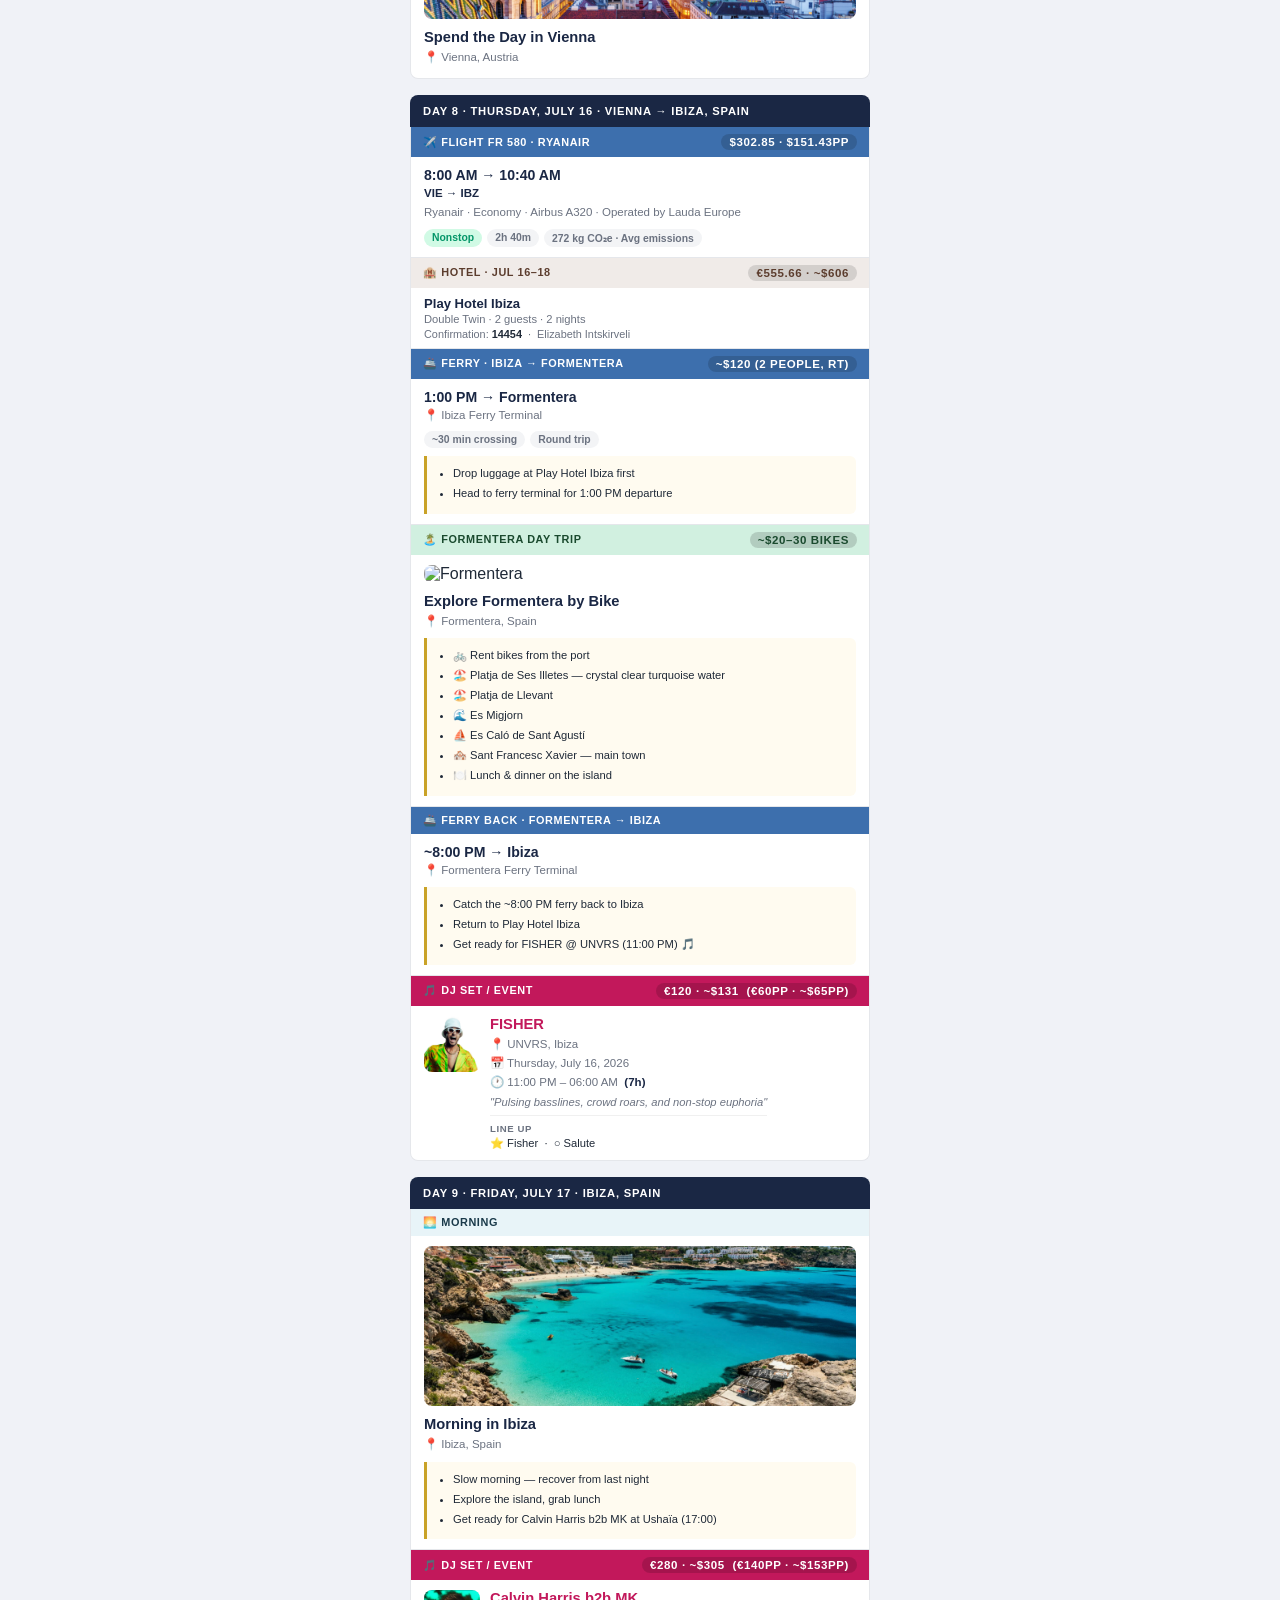
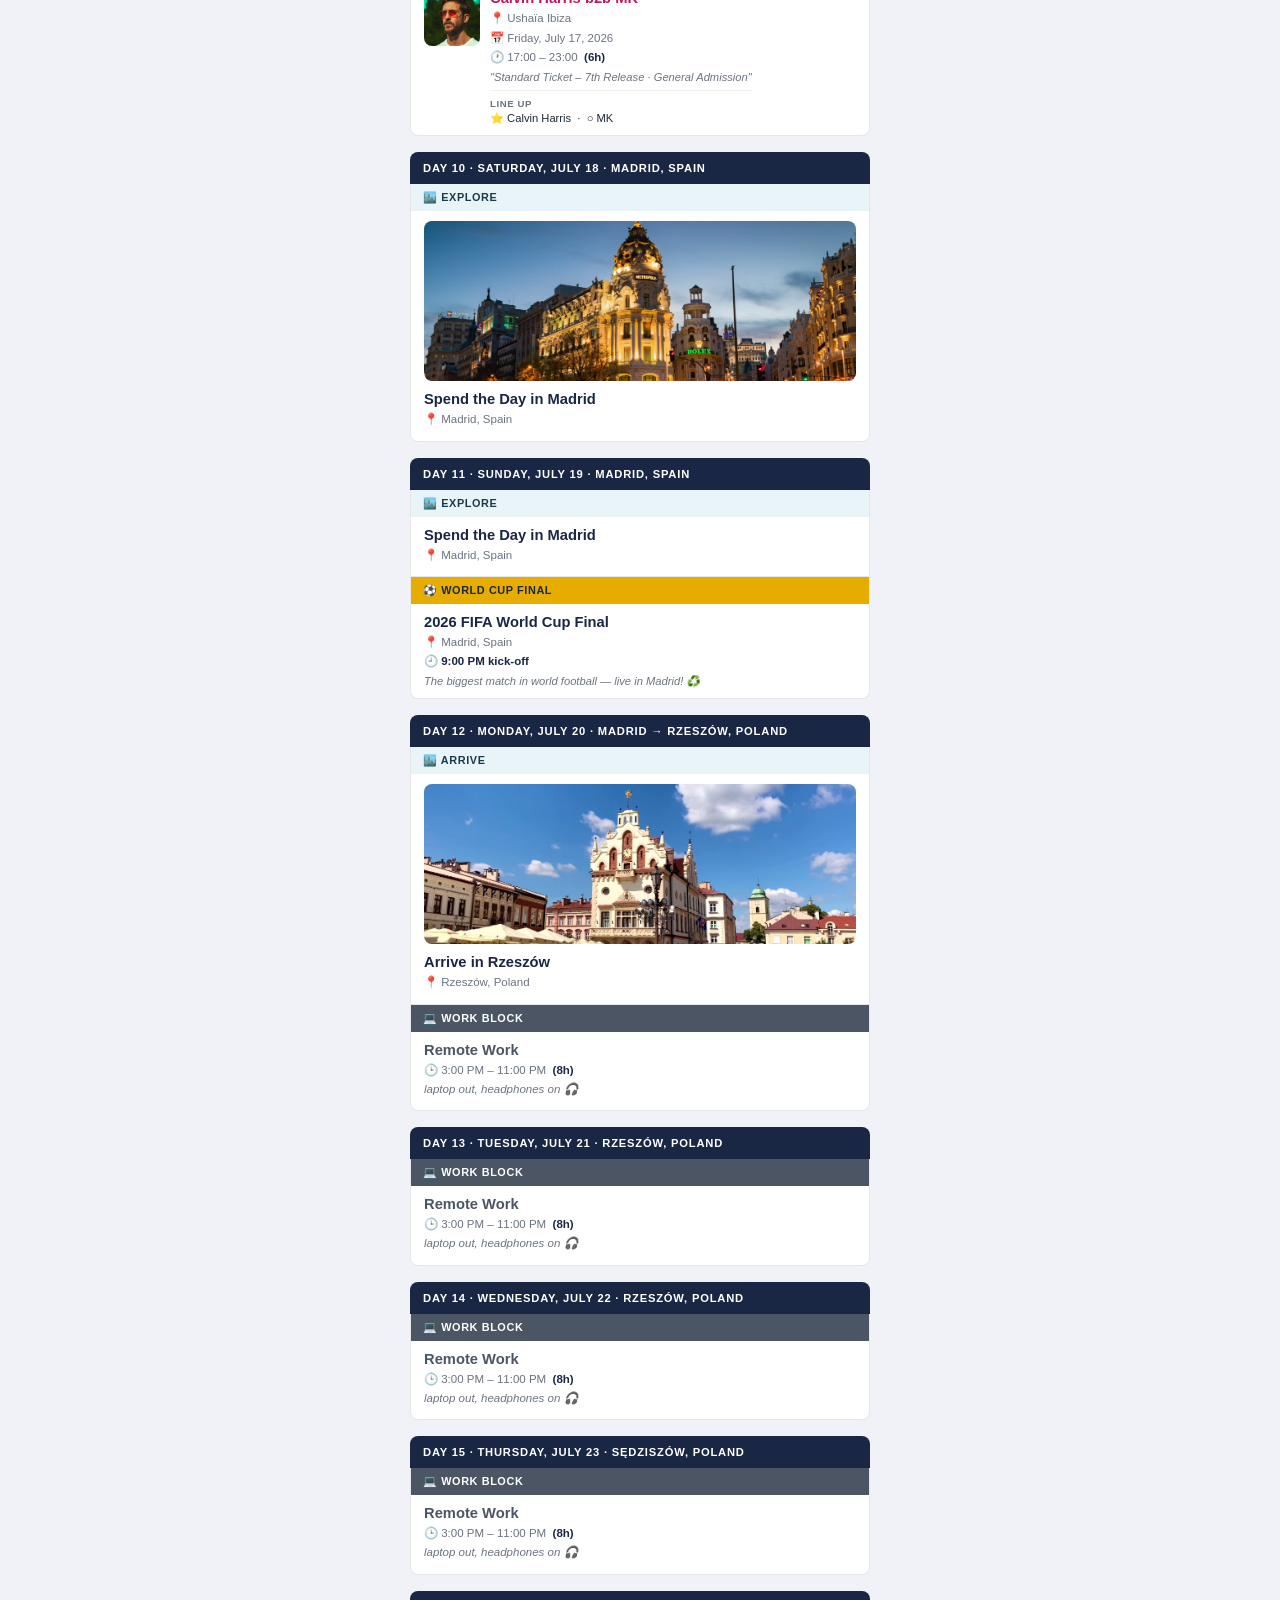
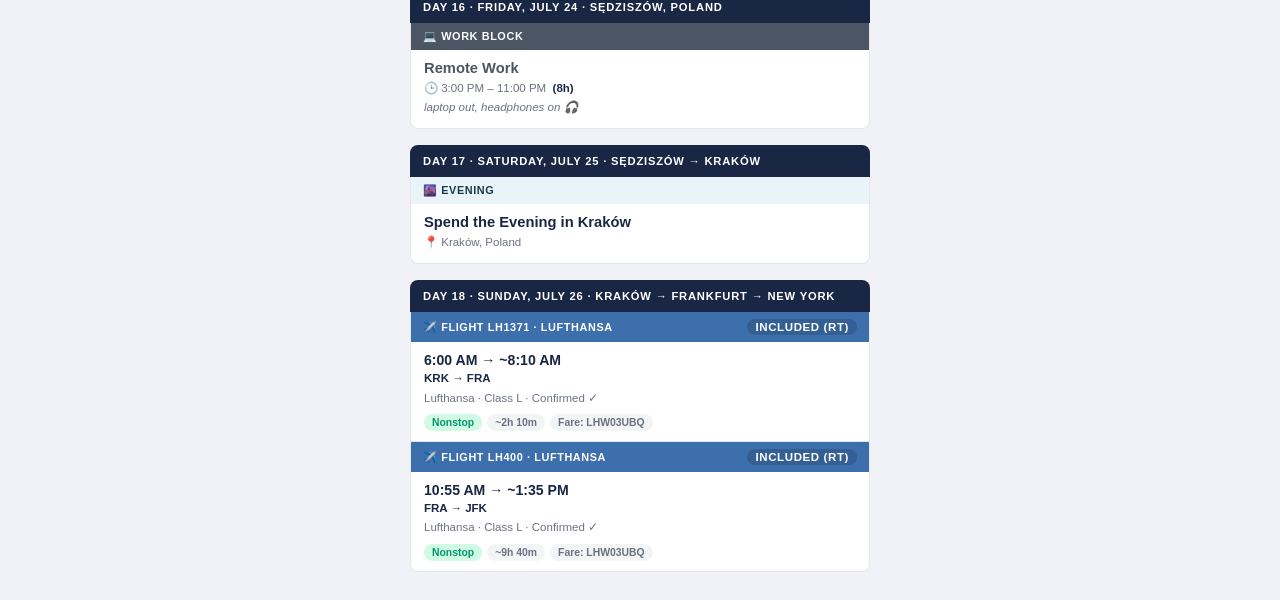
==== commit 0b870ffa: "update" ====
--- a/Itinerary/itinerary.html
+++ b/Itinerary/itinerary.html
@@ -530,10 +530,10 @@
   <div class="stat-item"><span class="stat-value">18</span><span class="stat-label">Days</span></div>
   <div class="stat-item"><span class="stat-value">4</span><span class="stat-label">Countries</span></div>
   <div class="stat-item"><span class="stat-value">7</span><span class="stat-label">Flights</span></div>
-  <div class="stat-item"><span class="stat-value">$3,660</span><span class="stat-label">Cost</span></div>
+  <div class="stat-item"><span class="stat-value">$3,805</span><span class="stat-label">Cost</span></div>
   <div style="width:100%;display:flex;justify-content:center;">
     <div class="stat-item-cost">
-      💰 <span>$3,660 total</span><div class="divider"></div><span>$1,830 per person</span>
+      💰 <span>$3,805 total</span><div class="divider"></div><span>$1,903 per person</span>
     </div>
   </div>
 </div>
@@ -838,18 +838,59 @@
         </div>
       </div>
       <div class="activity-card">
-        <div class="act-header" style="background:#e8f4f8;color:#1a3a4a;">
-          <span>🏖️ EXPLORE</span>
-        </div>
-        <div class="act-body">
-          <img src="ibiza.png" alt="Ibiza" style="width:100%;border-radius:8px;object-fit:cover;max-height:160px;margin-bottom:10px;display:block;">
-          <div class="act-title" style="color:var(--navy)">Arrive &amp; Spend the Day in Ibiza</div>
-          <div class="act-sub">📍 Ibiza, Spain</div>
+        <div class="act-header" style="background:#3d6fad;color:white;">
+          <span>🚢 FERRY · IBIZA → FORMENTERA</span>
+          <span class="price-badge">~$120 (2 people, RT)</span>
+        </div>
+        <div class="act-body">
+          <div class="act-route">1:00 PM → Formentera</div>
+          <div class="act-sub">📍 Ibiza Ferry Terminal</div>
+          <div class="chips">
+            <span class="chip">~30 min crossing</span>
+            <span class="chip">Round trip</span>
+          </div>
           <div class="note-box" style="margin:8px 0 0;">
             <ul>
-              <li>Check into hotel &amp; drop bags</li>
-              <li>Explore the island — beaches, old town, harbour</li>
-              <li>Get dinner before the late night ahead</li>
+              <li>Drop luggage at Play Hotel Ibiza first</li>
+              <li>Head to ferry terminal for 1:00 PM departure</li>
+            </ul>
+          </div>
+        </div>
+      </div>
+      <div class="activity-card">
+        <div class="act-header" style="background:#d1f0e0;color:#1a4a2e;">
+          <span>🏝️ FORMENTERA DAY TRIP</span>
+          <span class="price-badge" style="background:rgba(0,0,0,0.15);">~$20–30 bikes</span>
+        </div>
+        <div class="act-body">
+          <img src="formentera.png" alt="Formentera" style="width:100%;border-radius:8px;object-fit:cover;max-height:160px;margin-bottom:10px;display:block;">
+          <div class="act-title" style="color:var(--navy)">Explore Formentera by Bike</div>
+          <div class="act-sub">📍 Formentera, Spain</div>
+          <div class="note-box" style="margin:8px 0 0;">
+            <ul>
+              <li>🚲 Rent bikes from the port</li>
+              <li>🏖️ Platja de Ses Illetes — crystal clear turquoise water</li>
+              <li>🏖️ Platja de Llevant</li>
+              <li>🌊 Es Migjorn</li>
+              <li>⛵ Es Caló de Sant Agustí</li>
+              <li>🏘️ Sant Francesc Xavier — main town</li>
+              <li>🍽️ Lunch &amp; dinner on the island</li>
+            </ul>
+          </div>
+        </div>
+      </div>
+      <div class="activity-card">
+        <div class="act-header" style="background:#3d6fad;color:white;">
+          <span>🚢 FERRY BACK · FORMENTERA → IBIZA</span>
+        </div>
+        <div class="act-body">
+          <div class="act-route">~8:00 PM → Ibiza</div>
+          <div class="act-sub">📍 Formentera Ferry Terminal</div>
+          <div class="note-box" style="margin:8px 0 0;">
+            <ul>
+              <li>Catch the ~8:00 PM ferry back to Ibiza</li>
+              <li>Return to Play Hotel Ibiza</li>
+              <li>Get ready for FISHER @ UNVRS (11:00 PM) 🎵</li>
             </ul>
           </div>
         </div>
@@ -886,6 +927,7 @@
           <span>🌅 MORNING</span>
         </div>
         <div class="act-body">
+          <img src="ibiza.png" alt="Ibiza" style="width:100%;border-radius:8px;object-fit:cover;max-height:160px;margin-bottom:10px;display:block;">
           <div class="act-title" style="color:var(--navy)">Morning in Ibiza</div>
           <div class="act-sub">📍 Ibiza, Spain</div>
           <div class="note-box" style="margin:8px 0 0;">
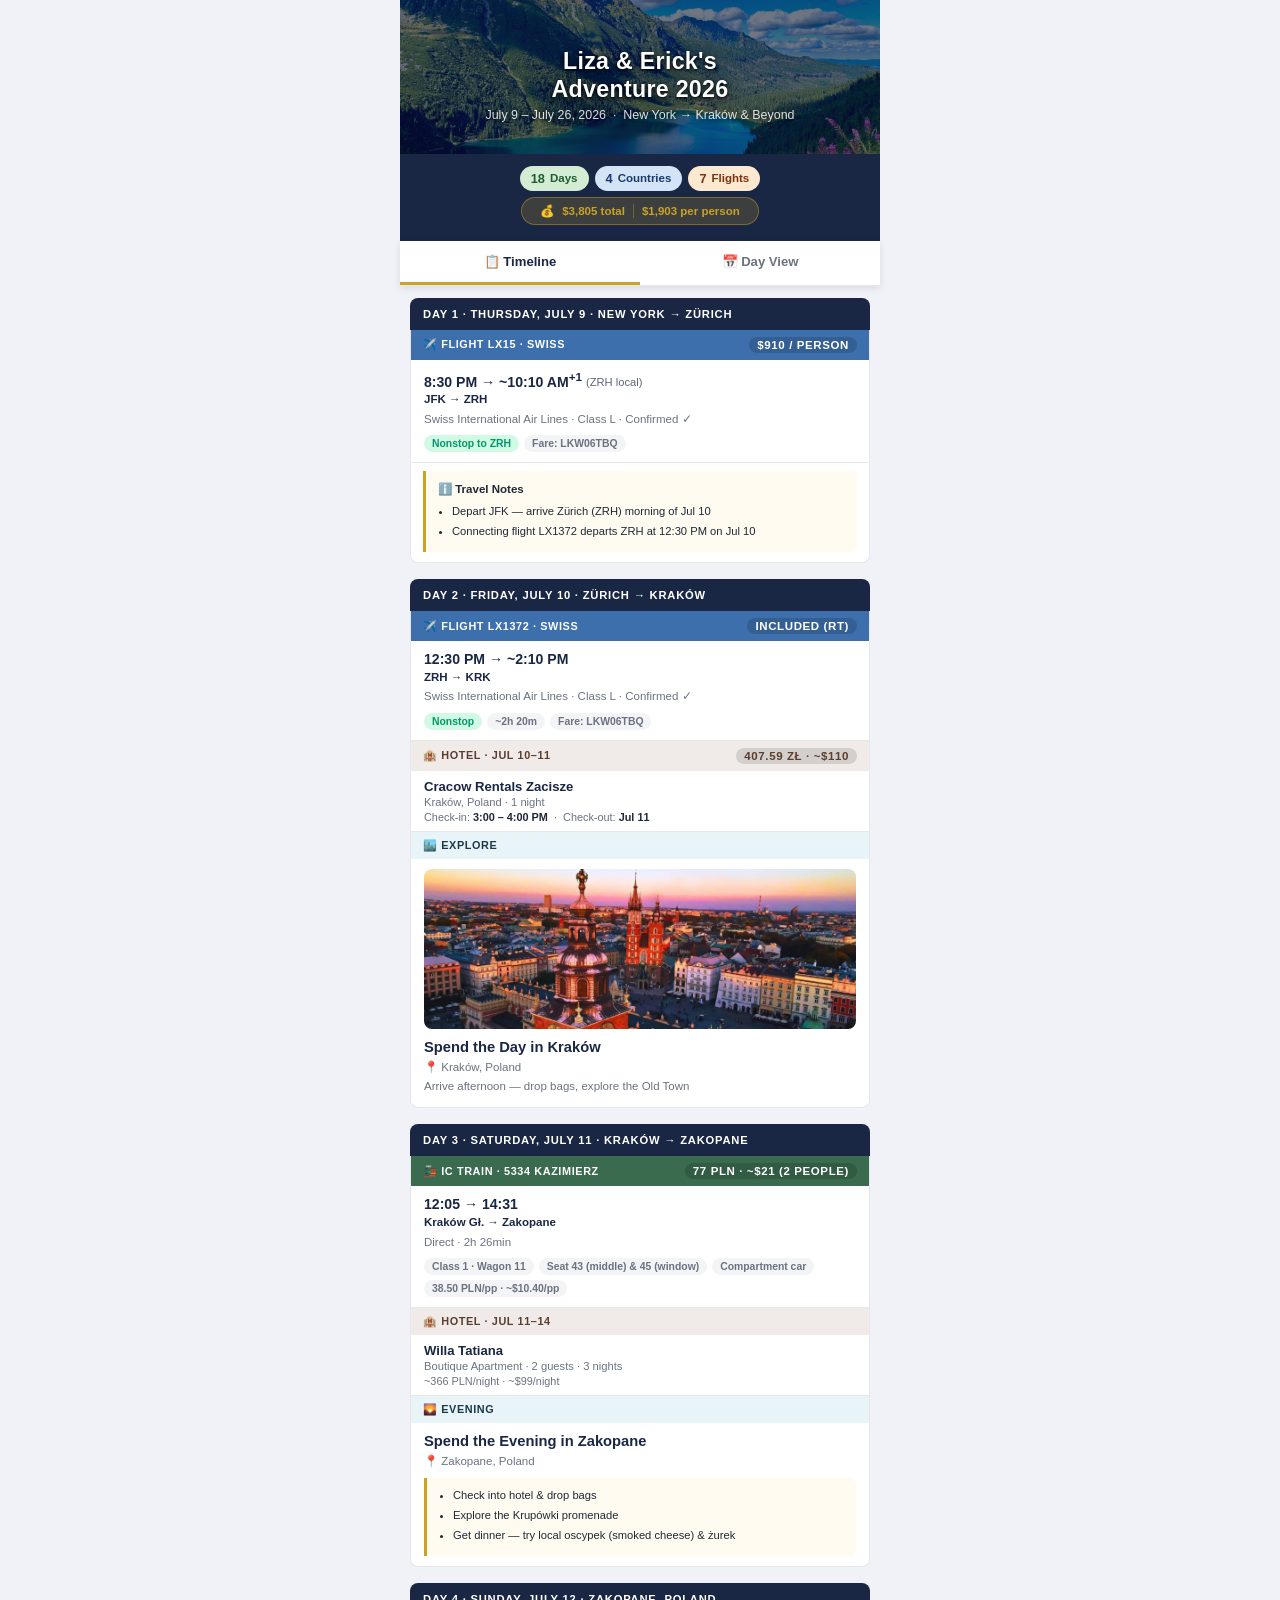
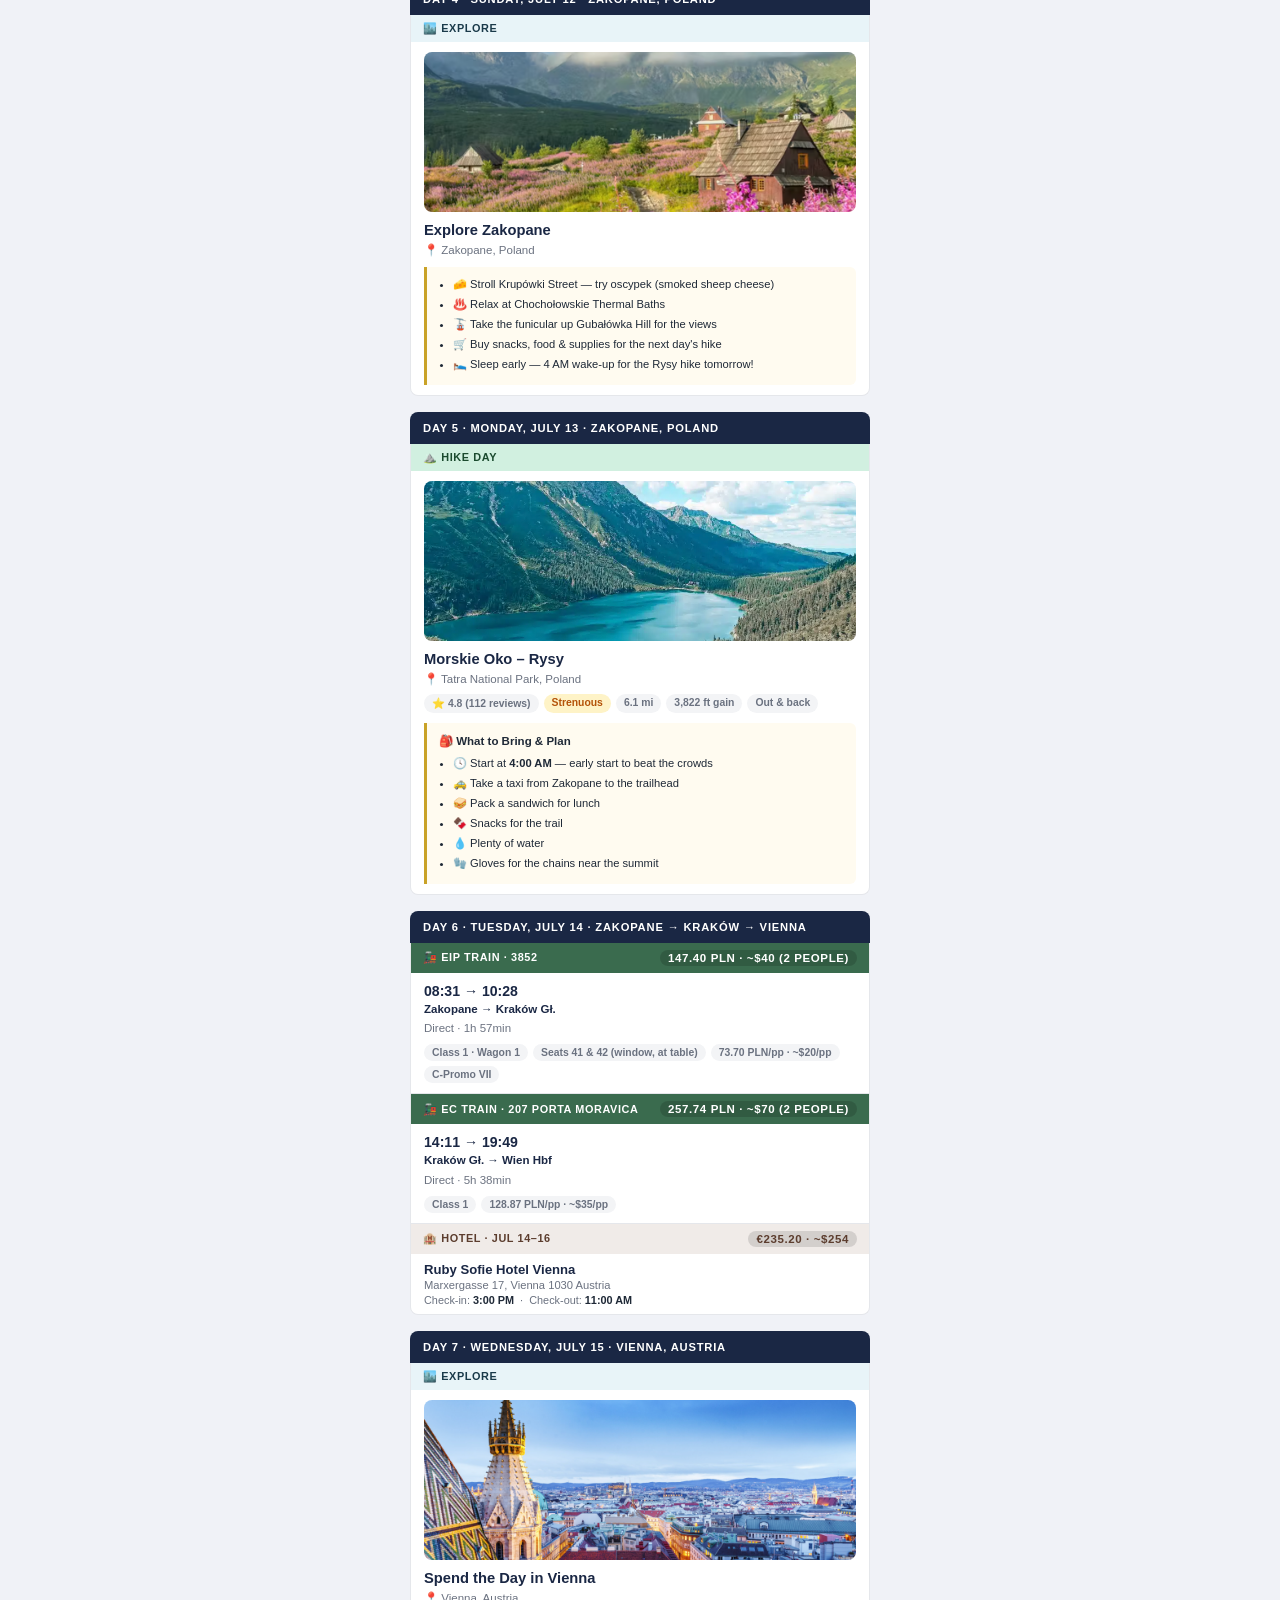
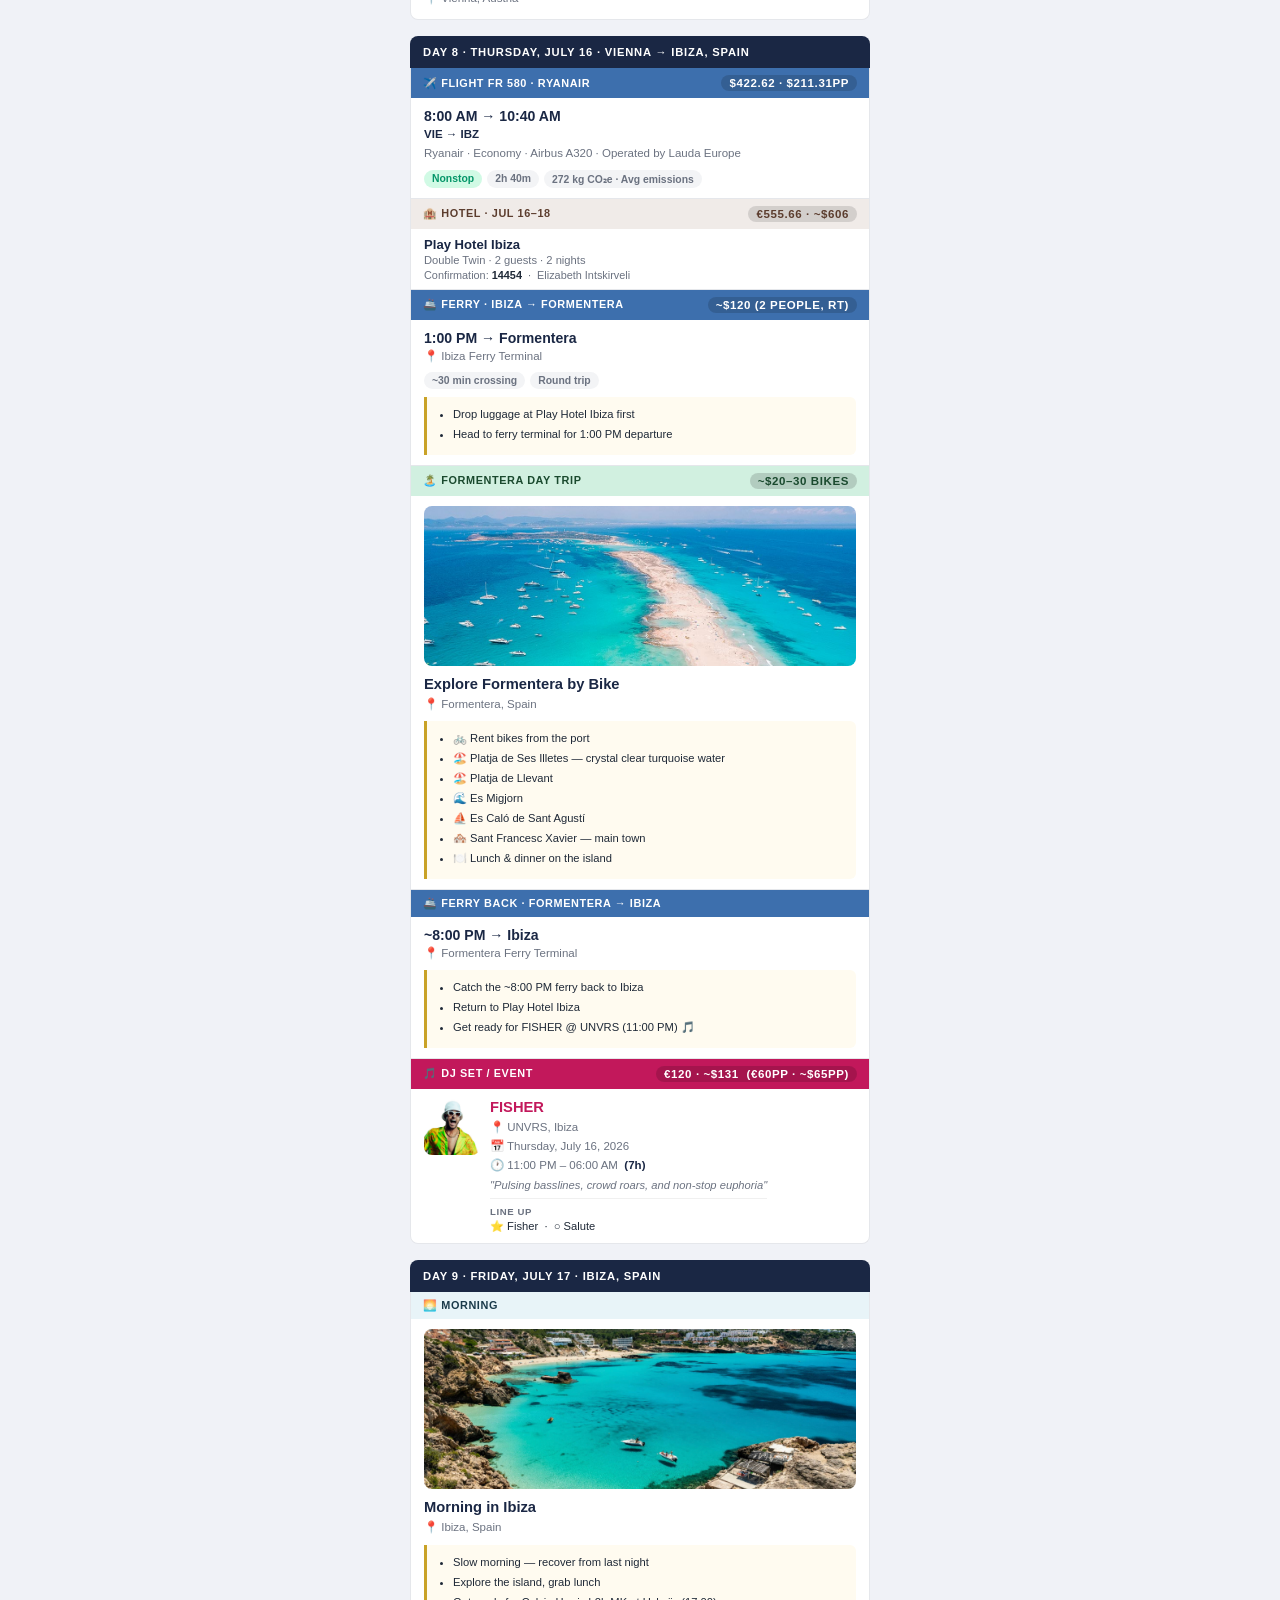
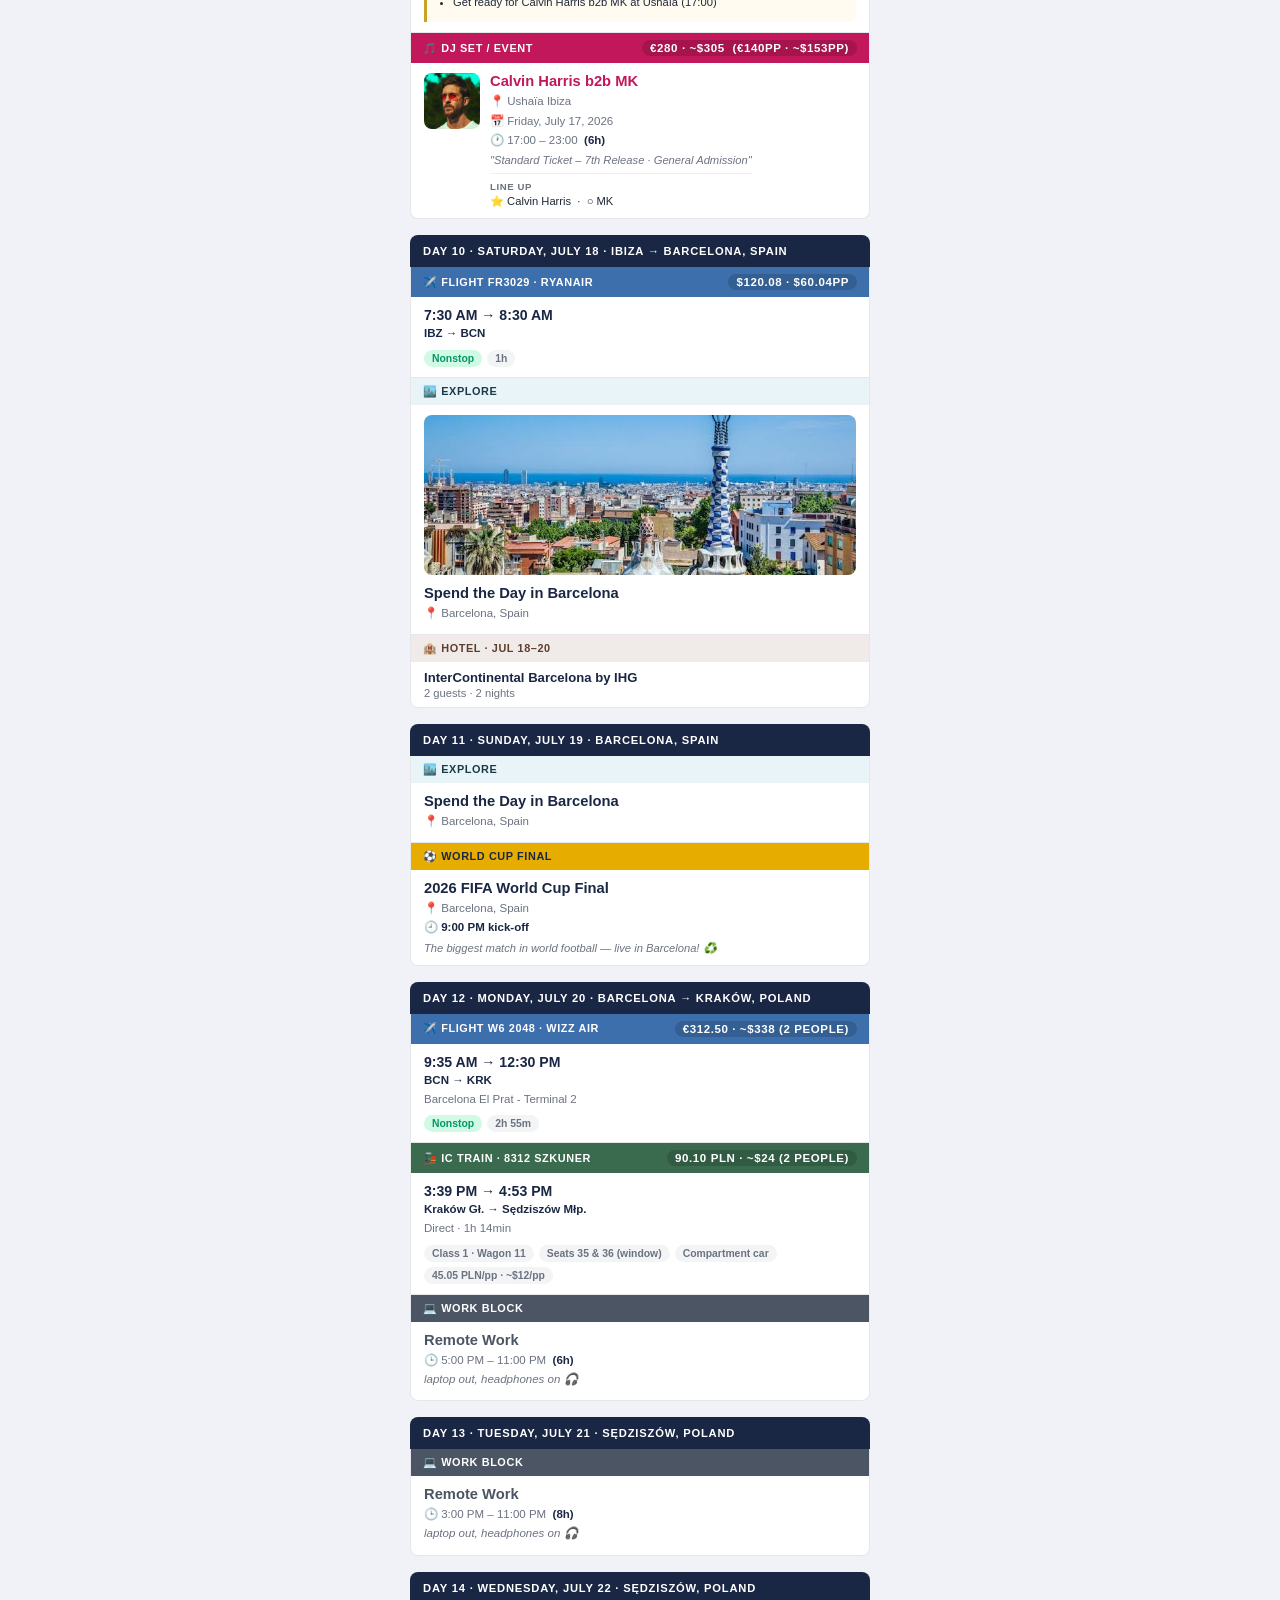
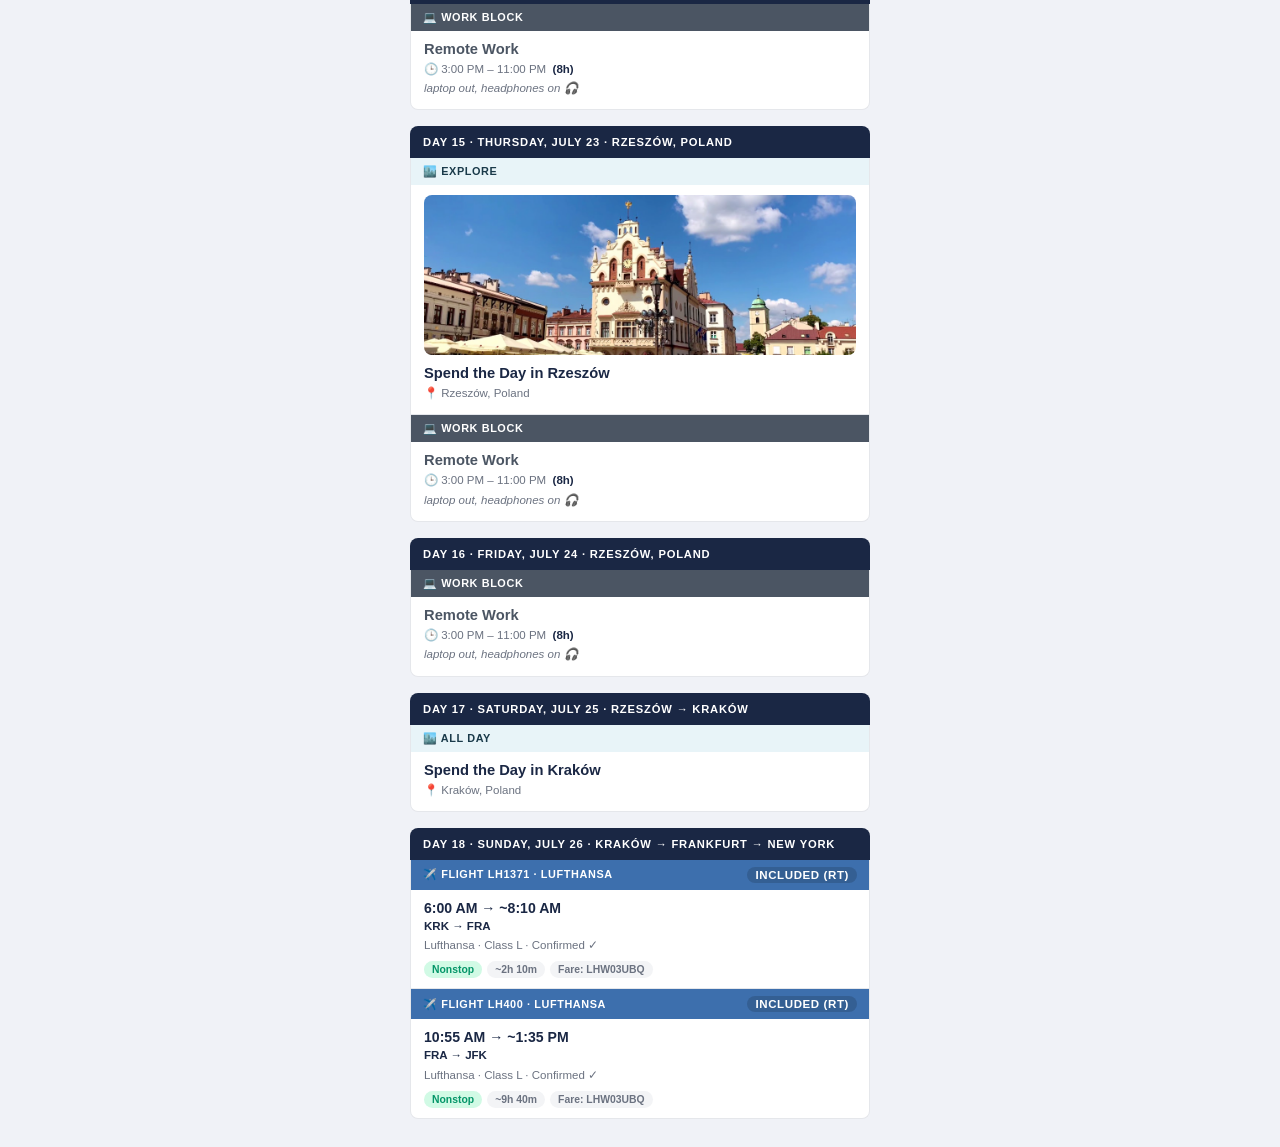
==== commit 79007b2f: "updates" ====
--- a/Itinerary/itinerary.html
+++ b/Itinerary/itinerary.html
@@ -520,9 +520,7 @@
 <div class="header">
   <div class="header-icons">✈️ ⭐ 🎵 ⚽</div>
   <h1>Liza &amp; Erick's<br>Adventure 2026</h1>
-  <h2>Hike / Rave / Football Adventure</h2>
   <div class="header-dates">July 9 – July 26, 2026 &nbsp;·&nbsp; New York → Kraków &amp; Beyond</div>
-  <div class="countdown" id="countdown">Loading…</div>
 </div>
 
 <!-- STATS -->
@@ -530,7 +528,6 @@
   <div class="stat-item"><span class="stat-value">18</span><span class="stat-label">Days</span></div>
   <div class="stat-item"><span class="stat-value">4</span><span class="stat-label">Countries</span></div>
   <div class="stat-item"><span class="stat-value">7</span><span class="stat-label">Flights</span></div>
-  <div class="stat-item"><span class="stat-value">$3,805</span><span class="stat-label">Cost</span></div>
   <div style="width:100%;display:flex;justify-content:center;">
     <div class="stat-item-cost">
       💰 <span>$3,805 total</span><div class="divider"></div><span>$1,903 per person</span>
@@ -813,7 +810,7 @@
       <div class="activity-card type-flight">
         <div class="act-header">
           <span>✈️ FLIGHT FR 580 · RYANAIR</span>
-          <span class="price-badge">$302.85 · $151.43pp</span>
+          <span class="price-badge">$422.62 · $211.31pp</span>
         </div>
         <div class="act-body">
           <div class="act-route">8:00 AM → 10:40 AM</div>
@@ -863,7 +860,7 @@
           <span class="price-badge" style="background:rgba(0,0,0,0.15);">~$20–30 bikes</span>
         </div>
         <div class="act-body">
-          <img src="formentera.png" alt="Formentera" style="width:100%;border-radius:8px;object-fit:cover;max-height:160px;margin-bottom:10px;display:block;">
+          <img src="formentera.jpg" alt="Formentera" style="width:100%;border-radius:8px;object-fit:cover;max-height:160px;margin-bottom:10px;display:block;">
           <div class="act-title" style="color:var(--navy)">Explore Formentera by Bike</div>
           <div class="act-sub">📍 Formentera, Spain</div>
           <div class="note-box" style="margin:8px 0 0;">
@@ -964,16 +961,39 @@
 
   <!-- DAY 10 -->
   <div class="day-section">
-    <div class="day-header">DAY 10 · SATURDAY, JULY 18 · MADRID, SPAIN</div>
-    <div class="activities">
+    <div class="day-header">DAY 10 · SATURDAY, JULY 18 · IBIZA → BARCELONA, SPAIN</div>
+    <div class="activities">
+      <div class="activity-card type-flight">
+        <div class="act-header">
+          <span>✈️ FLIGHT FR3029 · RYANAIR</span>
+          <span class="price-badge">$120.08 · $60.04pp</span>
+        </div>
+        <div class="act-body">
+          <div class="act-route">7:30 AM → 8:30 AM</div>
+          <div class="act-sub"><b>IBZ → BCN</b></div>
+          <div class="chips">
+            <span class="chip nonstop">Nonstop</span>
+            <span class="chip">1h</span>
+          </div>
+        </div>
+      </div>
       <div class="activity-card">
         <div class="act-header" style="background:#e8f4f8;color:#1a3a4a;">
           <span>🏙️ EXPLORE</span>
         </div>
         <div class="act-body">
-          <img src="madrid.png" alt="Madrid" style="width:100%;border-radius:8px;object-fit:cover;max-height:160px;margin-bottom:10px;display:block;">
-          <div class="act-title" style="color:var(--navy)">Spend the Day in Madrid</div>
-          <div class="act-sub">📍 Madrid, Spain</div>
+          <img src="barcelona.jpeg" alt="Barcelona" style="width:100%;border-radius:8px;object-fit:cover;max-height:160px;margin-bottom:10px;display:block;">
+          <div class="act-title" style="color:var(--navy)">Spend the Day in Barcelona</div>
+          <div class="act-sub">📍 Barcelona, Spain</div>
+        </div>
+      </div>
+      <div class="activity-card">
+        <div class="act-header" style="background:#f0ebe8;color:#5c3d2e;">
+          <span>🏨 HOTEL · Jul 18–20</span>
+        </div>
+        <div class="act-body" style="padding:8px 13px;">
+          <div style="font-size:0.82rem;font-weight:800;color:var(--navy);">InterContinental Barcelona by IHG</div>
+          <div style="font-size:0.7rem;color:var(--text-muted);margin-top:2px;">2 guests · 2 nights</div>
         </div>
       </div>
     </div>
@@ -981,15 +1001,15 @@
 
   <!-- DAY 11 -->
   <div class="day-section">
-    <div class="day-header">DAY 11 · SUNDAY, JULY 19 · MADRID, SPAIN</div>
+    <div class="day-header">DAY 11 · SUNDAY, JULY 19 · BARCELONA, SPAIN</div>
     <div class="activities">
       <div class="activity-card">
         <div class="act-header" style="background:#e8f4f8;color:#1a3a4a;">
           <span>🏙️ EXPLORE</span>
         </div>
         <div class="act-body">
-          <div class="act-title" style="color:var(--navy)">Spend the Day in Madrid</div>
-          <div class="act-sub">📍 Madrid, Spain</div>
+          <div class="act-title" style="color:var(--navy)">Spend the Day in Barcelona</div>
+          <div class="act-sub">📍 Barcelona, Spain</div>
         </div>
       </div>
       <div class="activity-card type-wc">
@@ -998,9 +1018,9 @@
         </div>
         <div class="act-body">
           <div class="act-title">2026 FIFA World Cup Final</div>
-          <div class="act-sub">📍 Madrid, Spain</div>
+          <div class="act-sub">📍 Barcelona, Spain</div>
           <div class="act-sub">🕘 <b>9:00 PM kick-off</b></div>
-          <div class="act-quote">The biggest match in world football — live in Madrid! ♻️</div>
+          <div class="act-quote">The biggest match in world football — live in Barcelona! ♻️</div>
         </div>
       </div>
     </div>
@@ -1008,16 +1028,38 @@
 
   <!-- DAY 12 -->
   <div class="day-section">
-    <div class="day-header">DAY 12 · MONDAY, JULY 20 · MADRID → RZESZÓW, POLAND</div>
-    <div class="activities">
-      <div class="activity-card">
-        <div class="act-header" style="background:#e8f4f8;color:#1a3a4a;">
-          <span>🏙️ ARRIVE</span>
-        </div>
-        <div class="act-body">
-          <img src="rzeszow.png" alt="Rzeszów" style="width:100%;border-radius:8px;object-fit:cover;max-height:160px;margin-bottom:10px;display:block;">
-          <div class="act-title" style="color:var(--navy)">Arrive in Rzeszów</div>
-          <div class="act-sub">📍 Rzeszów, Poland</div>
+    <div class="day-header">DAY 12 · MONDAY, JULY 20 · BARCELONA → KRAKÓW, POLAND</div>
+    <div class="activities">
+      <div class="activity-card type-flight">
+        <div class="act-header">
+          <span>✈️ FLIGHT W6 2048 · WIZZ AIR</span>
+          <span class="price-badge">€312.50 · ~$338 (2 people)</span>
+        </div>
+        <div class="act-body">
+          <div class="act-route">9:35 AM → 12:30 PM</div>
+          <div class="act-sub"><b>BCN → KRK</b></div>
+          <div class="act-sub">Barcelona El Prat - Terminal 2</div>
+          <div class="chips">
+            <span class="chip nonstop">Nonstop</span>
+            <span class="chip">2h 55m</span>
+          </div>
+        </div>
+      </div>
+      <div class="activity-card type-train">
+        <div class="act-header">
+          <span>🚂 IC TRAIN · 8312 Szkuner</span>
+          <span class="price-badge">90.10 PLN · ~$24 (2 people)</span>
+        </div>
+        <div class="act-body">
+          <div class="act-route">3:39 PM → 4:53 PM</div>
+          <div class="act-sub"><b>Kraków Gł. → Sędziszów Młp.</b></div>
+          <div class="act-sub">Direct · 1h 14min</div>
+          <div class="chips">
+            <span class="chip">Class 1 · Wagon 11</span>
+            <span class="chip">Seats 35 &amp; 36 (window)</span>
+            <span class="chip">Compartment car</span>
+            <span class="chip">45.05 PLN/pp · ~$12/pp</span>
+          </div>
         </div>
       </div>
       <div class="activity-card type-work">
@@ -1026,7 +1068,7 @@
         </div>
         <div class="act-body">
           <div class="act-title">Remote Work</div>
-          <div class="act-sub">🕒 3:00 PM – 11:00 PM &nbsp;<b>(8h)</b></div>
+          <div class="act-sub">🕒 5:00 PM – 11:00 PM &nbsp;<b>(6h)</b></div>
           <div class="act-sub" style="font-style:italic">laptop out, headphones on 🎧</div>
         </div>
       </div>
@@ -1035,7 +1077,7 @@
 
   <!-- DAY 13 -->
   <div class="day-section">
-    <div class="day-header">DAY 13 · TUESDAY, JULY 21 · RZESZÓW, POLAND</div>
+    <div class="day-header">DAY 13 · TUESDAY, JULY 21 · SĘDZISZÓW, POLAND</div>
     <div class="activities">
       <div class="activity-card type-work">
         <div class="act-header"><span>💻 WORK BLOCK</span></div>
@@ -1050,7 +1092,7 @@
 
   <!-- DAY 14 -->
   <div class="day-section">
-    <div class="day-header">DAY 14 · WEDNESDAY, JULY 22 · RZESZÓW, POLAND</div>
+    <div class="day-header">DAY 14 · WEDNESDAY, JULY 22 · SĘDZISZÓW, POLAND</div>
     <div class="activities">
       <div class="activity-card type-work">
         <div class="act-header"><span>💻 WORK BLOCK</span></div>
@@ -1065,8 +1107,18 @@
 
   <!-- DAY 15 -->
   <div class="day-section">
-    <div class="day-header">DAY 15 · THURSDAY, JULY 23 · SĘDZISZÓW, POLAND</div>
-    <div class="activities">
+    <div class="day-header">DAY 15 · THURSDAY, JULY 23 · RZESZÓW, POLAND</div>
+    <div class="activities">
+      <div class="activity-card">
+        <div class="act-header" style="background:#e8f4f8;color:#1a3a4a;">
+          <span>🏙️ EXPLORE</span>
+        </div>
+        <div class="act-body">
+          <img src="rzeszow.png" alt="Rzeszów" style="width:100%;border-radius:8px;object-fit:cover;max-height:160px;margin-bottom:10px;display:block;">
+          <div class="act-title" style="color:var(--navy)">Spend the Day in Rzeszów</div>
+          <div class="act-sub">📍 Rzeszów, Poland</div>
+        </div>
+      </div>
       <div class="activity-card type-work">
         <div class="act-header"><span>💻 WORK BLOCK</span></div>
         <div class="act-body">
@@ -1080,7 +1132,7 @@
 
   <!-- DAY 16 -->
   <div class="day-section">
-    <div class="day-header">DAY 16 · FRIDAY, JULY 24 · SĘDZISZÓW, POLAND</div>
+    <div class="day-header">DAY 16 · FRIDAY, JULY 24 · RZESZÓW, POLAND</div>
     <div class="activities">
       <div class="activity-card type-work">
         <div class="act-header"><span>💻 WORK BLOCK</span></div>
@@ -1095,14 +1147,14 @@
 
   <!-- DAY 17 -->
   <div class="day-section">
-    <div class="day-header">DAY 17 · SATURDAY, JULY 25 · SĘDZISZÓW → KRAKÓW</div>
+    <div class="day-header">DAY 17 · SATURDAY, JULY 25 · RZESZÓW → KRAKÓW</div>
     <div class="activities">
       <div class="activity-card">
         <div class="act-header" style="background:#e8f4f8;color:#1a3a4a;">
-          <span>🌆 EVENING</span>
-        </div>
-        <div class="act-body">
-          <div class="act-title" style="color:var(--navy)">Spend the Evening in Kraków</div>
+          <span>🏙️ ALL DAY</span>
+        </div>
+        <div class="act-body">
+          <div class="act-title" style="color:var(--navy)">Spend the Day in Kraków</div>
           <div class="act-sub">📍 Kraków, Poland</div>
         </div>
       </div>
@@ -1230,31 +1282,32 @@
       { type:'dj', label:'Calvin Harris b2b MK', start:17, end:23 }
     ]},
 
-  { day:10, date:'Sat, Jul 18', loc:'Madrid, Spain',
-    acts:[{ type:'flight', label:'IBZ → MAD', start:10.5, end:11.83 }] },
-
-  { day:11, date:'Sun, Jul 19', loc:'Madrid, Spain',
+  { day:10, date:'Sat, Jul 18', loc:'Ibiza → Barcelona',
+    acts:[{ type:'flight', label:'FR3029: IBZ → BCN', start:7.5, end:8.5 }] },
+
+  { day:11, date:'Sun, Jul 19', loc:'Barcelona, Spain',
     acts:[{ type:'worldcup', label:'⚽ World Cup Final', start:21, end:23.5 }] },
 
-  { day:12, date:'Mon, Jul 20', loc:'Madrid → Rzeszów',
+  { day:12, date:'Mon, Jul 20', loc:'Barcelona → Kraków → Sędziszów',
     acts:[
-      { type:'flight', label:'MAD → RZE', start:6,  end:11.33 },
-      { type:'work',   label:'Remote Work', start:15, end:23 }
+      { type:'flight', label:'W6 2048: BCN → KRK', start:9.58, end:12.5 },
+      { type:'train',  label:'IC 8312: KRK → Sędziszów', start:15.65, end:16.88 },
+      { type:'work',   label:'Remote Work', start:17, end:23 }
     ]},
 
-  { day:13, date:'Tue, Jul 21', loc:'Rzeszów, Poland',
+  { day:13, date:'Tue, Jul 21', loc:'Sędziszów, Poland',
     acts:[{ type:'work', label:'Remote Work', start:15, end:23 }] },
 
-  { day:14, date:'Wed, Jul 22', loc:'Rzeszów, Poland',
+  { day:14, date:'Wed, Jul 22', loc:'Sędziszów, Poland',
     acts:[{ type:'work', label:'Remote Work', start:15, end:23 }] },
 
-  { day:15, date:'Thu, Jul 23', loc:'Sędziszów, Poland',
+  { day:15, date:'Thu, Jul 23', loc:'Rzeszów, Poland',
     acts:[{ type:'work', label:'Remote Work', start:15, end:23 }] },
 
-  { day:16, date:'Fri, Jul 24', loc:'Sędziszów, Poland',
+  { day:16, date:'Fri, Jul 24', loc:'Rzeszów, Poland',
     acts:[{ type:'work', label:'Remote Work', start:15, end:23 }] },
 
-  { day:17, date:'Sat, Jul 25', loc:'Sędziszów → Kraków',
+  { day:17, date:'Sat, Jul 25', loc:'Rzeszów → Kraków',
     acts:[{ type:'train', label:'Sędziszów → KRK', start:16.95, end:18.25 }] },
 
   { day:18, date:'Sun, Jul 26', loc:'Kraków → Frankfurt → New York',
